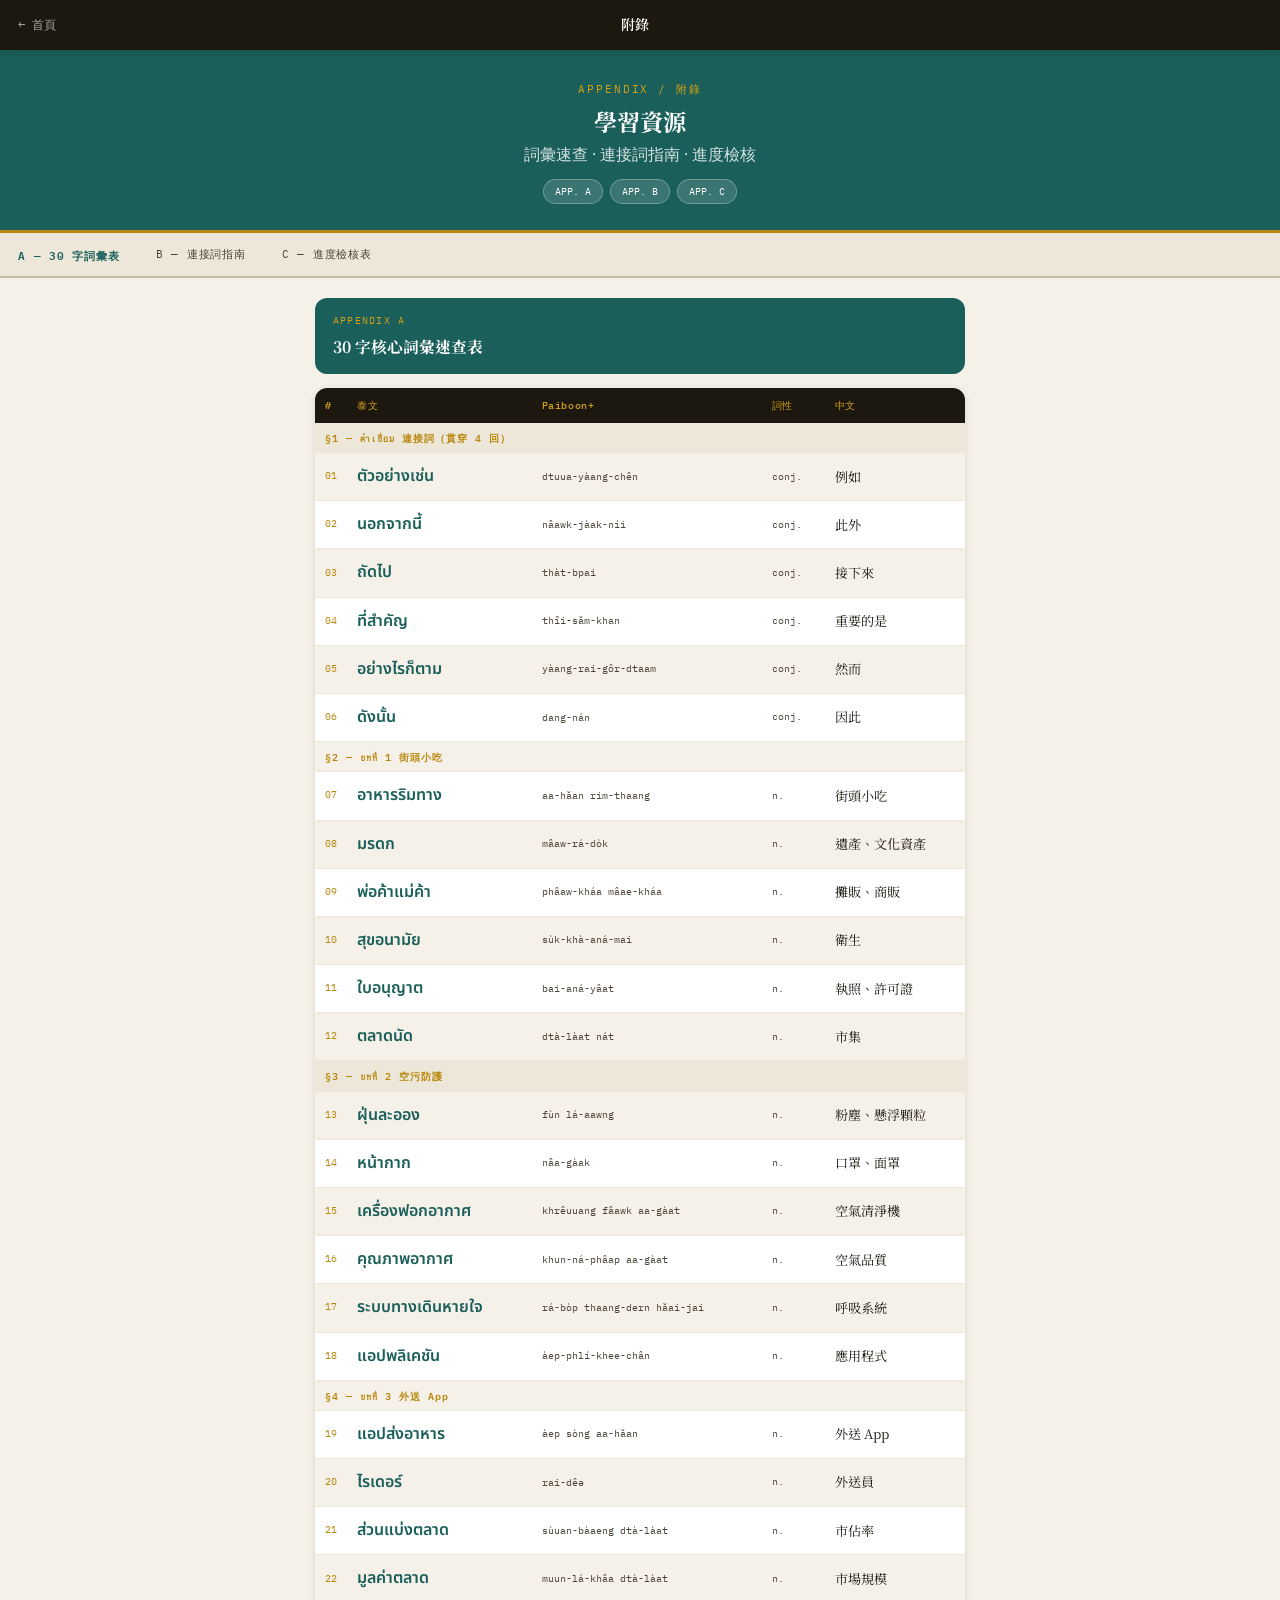
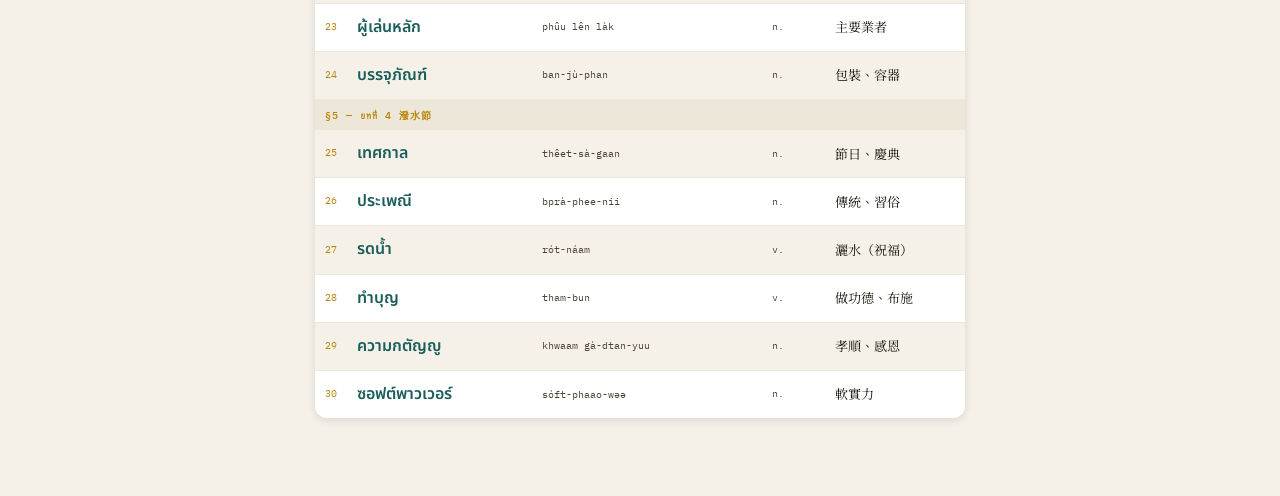
==== appendix.html @ f8528a89 "Add files via upload" ====
<!DOCTYPE html>
<html lang="zh-TW">
<head>
<meta charset="UTF-8">
<meta name="viewport" content="width=device-width,initial-scale=1.0">
<title>附錄 — 中級泰文閱讀</title>
<link rel="stylesheet" href="shared.css">
<style>
.app-tabs{display:flex;overflow-x:auto;background:var(--cream-dark);border-bottom:2px solid var(--border);scrollbar-width:none}
.app-tabs::-webkit-scrollbar{display:none}
.app-tab{flex-shrink:0;padding:12px 18px;font-family:'IBM Plex Mono',monospace;font-size:.7rem;letter-spacing:.07em;color:var(--ink2);cursor:pointer;border-bottom:2px solid transparent;margin-bottom:-2px;transition:all .2s;white-space:nowrap;user-select:none}
.app-tab.active{color:var(--teal);border-bottom-color:var(--teal);font-weight:600}
.app-tab:hover{color:var(--ink)}
.app-panel{display:none;animation:fi .22s ease}
.app-panel.active{display:block}
@keyframes fi{from{opacity:0;transform:translateY(4px)}to{opacity:1;transform:translateY(0)}}
/* section title band */
.app-band{background:var(--teal);color:#fff;border-radius:var(--r);padding:14px 18px;margin:20px 0 14px;display:flex;align-items:center;gap:12px}
.app-band .ab-label{font-family:'IBM Plex Mono',monospace;font-size:.65rem;letter-spacing:.12em;color:var(--gold2);display:block;margin-bottom:3px}
.app-band h2{font-size:.98rem;font-weight:700}
/* vocab table */
.vtable{width:100%;border-collapse:collapse;background:#fff;border-radius:var(--r);overflow:hidden;box-shadow:0 2px 8px var(--shad);margin-bottom:18px;font-size:.82rem}
.vtable thead tr{background:var(--ink)}
.vtable th{padding:9px 10px;text-align:left;font-family:'IBM Plex Mono',monospace;font-size:.63rem;letter-spacing:.06em;color:var(--gold2);font-weight:500}
.vtable td{padding:10px 10px;border-bottom:1px solid var(--cream-dark);vertical-align:middle}
.vtable tr:last-child td{border-bottom:none}
.vtable tr:nth-child(even) td{background:var(--cream)}
.num-cell{font-family:'IBM Plex Mono',monospace;font-size:.62rem;color:var(--gold);width:28px}
.thai-cell{font-family:'Noto Sans Thai',sans-serif;font-size:1rem;font-weight:600;color:var(--teal)}
.rom-cell{font-family:'IBM Plex Mono',monospace;font-size:.63rem;color:var(--ink2);line-height:1.4}
.zh-cell{font-size:.85rem;font-weight:600}
.pos-cell{font-family:'IBM Plex Mono',monospace;font-size:.6rem;color:var(--ink2)}
/* section label row */
.vtable .section-row td{background:var(--cream-dark);font-family:'IBM Plex Mono',monospace;font-size:.63rem;letter-spacing:.1em;color:var(--gold);padding:6px 10px;font-weight:600}
/* conj guide */
.conj-card{background:#fff;border:1px solid var(--border);border-radius:var(--r);padding:18px;margin-bottom:12px;box-shadow:0 1px 5px var(--shad)}
.conj-card .cthai{font-family:'Noto Sans Thai',sans-serif;font-size:1.1rem;font-weight:700;color:var(--teal);margin-bottom:4px}
.conj-card .czh{font-size:.88rem;font-weight:600;margin-bottom:8px}
.conj-card .crom{font-family:'IBM Plex Mono',monospace;font-size:.65rem;color:var(--ink2);margin-bottom:10px}
.meta-row{display:flex;flex-wrap:wrap;gap:6px;margin-bottom:10px}
.meta-chip{font-family:'IBM Plex Mono',monospace;font-size:.6rem;padding:3px 9px;border-radius:3px;border:1px solid var(--border)}
.meta-chip.func{background:#E8F5E9;color:var(--ok);border-color:var(--ok)}
.meta-chip.pos{background:#FFF8E1;color:#7B6000;border-color:#D4A017}
.meta-chip.place{background:#E3F2FD;color:#1565C0;border-color:#90CAF9}
.cexample{background:var(--cream);border-left:3px solid var(--teal);padding:9px 12px;border-radius:0 6px 6px 0;font-family:'Noto Sans Thai',sans-serif;font-size:.88rem;line-height:1.85;margin-bottom:6px}
.cexample .czh-ex{font-family:'Noto Serif TC',serif;font-size:.78rem;color:var(--ink2);display:block;margin-top:3px}
.cerror-box{background:#FDECEA;border:1px solid #FFCDD2;border-radius:7px;padding:12px 14px;margin-top:12px}
.cerror-box .ce-title{font-family:'IBM Plex Mono',monospace;font-size:.65rem;color:var(--ng);margin-bottom:8px;font-weight:600}
.error-row{display:flex;gap:10px;align-items:flex-start;margin-bottom:6px;font-size:.8rem}
.error-row:last-child{margin-bottom:0}
.ex{color:var(--ng);flex:1}
.ok{color:var(--ok);flex:1}
/* checklist */
.cl-lesson{background:#fff;border:1px solid var(--border);border-radius:var(--r);padding:16px 18px;margin-bottom:12px;box-shadow:0 1px 5px var(--shad)}
.cl-lesson h3{font-size:.9rem;font-weight:700;color:var(--teal);margin-bottom:12px;padding-bottom:8px;border-bottom:1px solid var(--cream-dark)}
.cl-item{display:flex;align-items:center;gap:10px;padding:7px 0;border-bottom:1px solid var(--cream-dark);cursor:pointer;user-select:none}
.cl-item:last-child{border-bottom:none}
.cl-item input[type=checkbox]{width:17px;height:17px;accent-color:var(--teal);flex-shrink:0;cursor:pointer}
.cl-item label{font-size:.83rem;cursor:pointer;flex:1}
.cl-item.done label{text-decoration:line-through;color:var(--ink2)}
.cl-summary{background:var(--teal);color:#fff;border-radius:var(--r);padding:14px 18px;text-align:center;margin-top:16px}
.cl-summary .cs-num{font-family:'IBM Plex Mono',monospace;font-size:1.8rem;font-weight:500;color:var(--gold2)}
.cl-summary .cs-label{font-size:.76rem;opacity:.7;margin-top:2px}
</style>
</head>
<body>

<nav class="top-nav">
  <a href="index.html" class="nav-back">← 首頁</a>
  <span class="nav-title">附錄</span>
  <span style="width:48px"></span>
</nav>

<div class="hero">
  <div class="lnum">APPENDIX / 附錄</div>
  <h1>學習資源</h1>
  <div class="tsub">詞彙速查 · 連接詞指南 · 進度檢核</div>
  <div class="tags">
    <span class="tag">APP. A</span>
    <span class="tag">APP. B</span>
    <span class="tag">APP. C</span>
  </div>
</div>

<!-- 附錄分頁 tabs -->
<div class="app-tabs">
  <div class="app-tab active" data-app="a">A — 30 字詞彙表</div>
  <div class="app-tab" data-app="b">B — 連接詞指南</div>
  <div class="app-tab" data-app="c">C — 進度檢核表</div>
</div>

<div class="wrap">

<!-- ══ APPENDIX A ══ -->
<div id="app-a" class="app-panel active">
  <span class="anchor" id="vocab"></span>
  <div class="app-band">
    <div>
      <span class="ab-label">APPENDIX A</span>
      <h2>30 字核心詞彙速查表</h2>
    </div>
  </div>

  <table class="vtable">
    <thead>
      <tr>
        <th>#</th>
        <th>泰文</th>
        <th>Paiboon+</th>
        <th>詞性</th>
        <th>中文</th>
      </tr>
    </thead>
    <tbody>
      <tr class="section-row"><td colspan="5">§1 — คำเชื่อม 連接詞（貫穿 4 回）</td></tr>
      <tr><td class="num-cell">01</td><td class="thai-cell">ตัวอย่างเช่น</td><td class="rom-cell">dtuua-yàang-chên</td><td class="pos-cell">conj.</td><td>例如</td></tr>
      <tr><td class="num-cell">02</td><td class="thai-cell">นอกจากนี้</td><td class="rom-cell">nâawk-jàak-níi</td><td class="pos-cell">conj.</td><td>此外</td></tr>
      <tr><td class="num-cell">03</td><td class="thai-cell">ถัดไป</td><td class="rom-cell">thàt-bpai</td><td class="pos-cell">conj.</td><td>接下來</td></tr>
      <tr><td class="num-cell">04</td><td class="thai-cell">ที่สำคัญ</td><td class="rom-cell">thîi-sǎm-khan</td><td class="pos-cell">conj.</td><td>重要的是</td></tr>
      <tr><td class="num-cell">05</td><td class="thai-cell">อย่างไรก็ตาม</td><td class="rom-cell">yàang-rai-gôr-dtaam</td><td class="pos-cell">conj.</td><td>然而</td></tr>
      <tr><td class="num-cell">06</td><td class="thai-cell">ดังนั้น</td><td class="rom-cell">dang-nán</td><td class="pos-cell">conj.</td><td>因此</td></tr>

      <tr class="section-row"><td colspan="5">§2 — บทที่ 1 街頭小吃</td></tr>
      <tr><td class="num-cell">07</td><td class="thai-cell">อาหารริมทาง</td><td class="rom-cell">aa-hǎan rim-thaang</td><td class="pos-cell">n.</td><td>街頭小吃</td></tr>
      <tr><td class="num-cell">08</td><td class="thai-cell">มรดก</td><td class="rom-cell">mâaw-rá-dòk</td><td class="pos-cell">n.</td><td>遺產、文化資產</td></tr>
      <tr><td class="num-cell">09</td><td class="thai-cell">พ่อค้าแม่ค้า</td><td class="rom-cell">phâaw-kháa mâae-kháa</td><td class="pos-cell">n.</td><td>攤販、商販</td></tr>
      <tr><td class="num-cell">10</td><td class="thai-cell">สุขอนามัย</td><td class="rom-cell">sùk-khà-aná-mai</td><td class="pos-cell">n.</td><td>衛生</td></tr>
      <tr><td class="num-cell">11</td><td class="thai-cell">ใบอนุญาต</td><td class="rom-cell">bai-aná-yâat</td><td class="pos-cell">n.</td><td>執照、許可證</td></tr>
      <tr><td class="num-cell">12</td><td class="thai-cell">ตลาดนัด</td><td class="rom-cell">dtà-làat nát</td><td class="pos-cell">n.</td><td>市集</td></tr>

      <tr class="section-row"><td colspan="5">§3 — บทที่ 2 空污防護</td></tr>
      <tr><td class="num-cell">13</td><td class="thai-cell">ฝุ่นละออง</td><td class="rom-cell">fùn lá-aawng</td><td class="pos-cell">n.</td><td>粉塵、懸浮顆粒</td></tr>
      <tr><td class="num-cell">14</td><td class="thai-cell">หน้ากาก</td><td class="rom-cell">nâa-gàak</td><td class="pos-cell">n.</td><td>口罩、面罩</td></tr>
      <tr><td class="num-cell">15</td><td class="thai-cell">เครื่องฟอกอากาศ</td><td class="rom-cell">khrêuuang fâawk aa-gàat</td><td class="pos-cell">n.</td><td>空氣清淨機</td></tr>
      <tr><td class="num-cell">16</td><td class="thai-cell">คุณภาพอากาศ</td><td class="rom-cell">khun-ná-phâap aa-gàat</td><td class="pos-cell">n.</td><td>空氣品質</td></tr>
      <tr><td class="num-cell">17</td><td class="thai-cell">ระบบทางเดินหายใจ</td><td class="rom-cell">rá-bòp thaang-dern hǎai-jai</td><td class="pos-cell">n.</td><td>呼吸系統</td></tr>
      <tr><td class="num-cell">18</td><td class="thai-cell">แอปพลิเคชัน</td><td class="rom-cell">àep-phlí-khee-chân</td><td class="pos-cell">n.</td><td>應用程式</td></tr>

      <tr class="section-row"><td colspan="5">§4 — บทที่ 3 外送 App</td></tr>
      <tr><td class="num-cell">19</td><td class="thai-cell">แอปส่งอาหาร</td><td class="rom-cell">àep sòng aa-hǎan</td><td class="pos-cell">n.</td><td>外送 App</td></tr>
      <tr><td class="num-cell">20</td><td class="thai-cell">ไรเดอร์</td><td class="rom-cell">rai-dêə</td><td class="pos-cell">n.</td><td>外送員</td></tr>
      <tr><td class="num-cell">21</td><td class="thai-cell">ส่วนแบ่งตลาด</td><td class="rom-cell">sùuan-bàaeng dtà-làat</td><td class="pos-cell">n.</td><td>市佔率</td></tr>
      <tr><td class="num-cell">22</td><td class="thai-cell">มูลค่าตลาด</td><td class="rom-cell">muun-lá-khâa dtà-làat</td><td class="pos-cell">n.</td><td>市場規模</td></tr>
      <tr><td class="num-cell">23</td><td class="thai-cell">ผู้เล่นหลัก</td><td class="rom-cell">phûu lên làk</td><td class="pos-cell">n.</td><td>主要業者</td></tr>
      <tr><td class="num-cell">24</td><td class="thai-cell">บรรจุภัณฑ์</td><td class="rom-cell">ban-jù-phan</td><td class="pos-cell">n.</td><td>包裝、容器</td></tr>

      <tr class="section-row"><td colspan="5">§5 — บทที่ 4 潑水節</td></tr>
      <tr><td class="num-cell">25</td><td class="thai-cell">เทศกาล</td><td class="rom-cell">thêet-sà-gaan</td><td class="pos-cell">n.</td><td>節日、慶典</td></tr>
      <tr><td class="num-cell">26</td><td class="thai-cell">ประเพณี</td><td class="rom-cell">bprà-phee-nii</td><td class="pos-cell">n.</td><td>傳統、習俗</td></tr>
      <tr><td class="num-cell">27</td><td class="thai-cell">รดน้ำ</td><td class="rom-cell">rót-náam</td><td class="pos-cell">v.</td><td>灑水（祝福）</td></tr>
      <tr><td class="num-cell">28</td><td class="thai-cell">ทำบุญ</td><td class="rom-cell">tham-bun</td><td class="pos-cell">v.</td><td>做功德、布施</td></tr>
      <tr><td class="num-cell">29</td><td class="thai-cell">ความกตัญญู</td><td class="rom-cell">khwaam gà-dtan-yuu</td><td class="pos-cell">n.</td><td>孝順、感恩</td></tr>
      <tr><td class="num-cell">30</td><td class="thai-cell">ซอฟต์พาวเวอร์</td><td class="rom-cell">sóft-phaao-wəə</td><td class="pos-cell">n.</td><td>軟實力</td></tr>
    </tbody>
  </table>
</div>

<!-- ══ APPENDIX B ══ -->
<div id="app-b" class="app-panel">
  <span class="anchor" id="conj"></span>
  <div class="app-band">
    <div>
      <span class="ab-label">APPENDIX B</span>
      <h2>6 連接詞使用指南</h2>
    </div>
  </div>

  <!-- 1 -->
  <div class="conj-card">
    <div class="cthai">ตัวอย่างเช่น</div>
    <div class="crom">dtuua-yàang-chên</div>
    <div class="czh">例如</div>
    <div class="meta-row">
      <span class="meta-chip func">舉例</span>
      <span class="meta-chip pos">句中 / 句首</span>
      <span class="meta-chip place">後接名詞片語</span>
    </div>
    <div class="cexample">
      มีอาหารไทยที่อร่อยมาก <strong>ตัวอย่างเช่น</strong> ผัดไทย ส้มตำ และข้าวเหนียวมะม่วง
      <span class="czh-ex">有很多好吃的泰國料理，<strong>例如</strong>泰式炒河粉、涼拌木瓜和芒果糯米飯。</span>
    </div>
  </div>

  <!-- 2 -->
  <div class="conj-card">
    <div class="cthai">นอกจากนี้</div>
    <div class="crom">nâawk-jàak-níi</div>
    <div class="czh">此外</div>
    <div class="meta-row">
      <span class="meta-chip func">補充</span>
      <span class="meta-chip pos">新段落句首</span>
      <span class="meta-chip place">後接完整子句</span>
    </div>
    <div class="cexample">
      อาหารริมทางราคาถูก <strong>นอกจากนี้</strong> ยังเปิดร้านตั้งแต่เช้าจนดึก
      <span class="czh-ex">街頭小吃價格便宜，<strong>此外</strong>從清晨營業到深夜。</span>
    </div>
  </div>

  <!-- 3 -->
  <div class="conj-card">
    <div class="cthai">ถัดไป</div>
    <div class="crom">thàt-bpai</div>
    <div class="czh">接下來</div>
    <div class="meta-row">
      <span class="meta-chip func">順序推進</span>
      <span class="meta-chip pos">新段落句首</span>
      <span class="meta-chip place">後接下一論點</span>
    </div>
    <div class="cexample">
      <strong>ถัดไป</strong> มูลค่าตลาดในปี พ.ศ. 2566 อยู่ที่ประมาณ 86,000 ล้านบาท
      <span class="czh-ex"><strong>接下來</strong>，2023 年的市場規模約達 860 億泰銖。</span>
    </div>
  </div>

  <!-- 4 -->
  <div class="conj-card">
    <div class="cthai">ที่สำคัญ</div>
    <div class="crom">thîi-sǎm-khan</div>
    <div class="czh">重要的是</div>
    <div class="meta-row">
      <span class="meta-chip func">強調重點</span>
      <span class="meta-chip pos">子句句首</span>
      <span class="meta-chip place">後接最重要論點</span>
    </div>
    <div class="cexample">
      <strong>ที่สำคัญ</strong> ต้องเลือกรุ่นเครื่องฟอกอากาศที่เหมาะกับขนาดของห้อง
      <span class="czh-ex"><strong>重要的是</strong>，要選擇適合房間大小的空氣清淨機型號。</span>
    </div>
    <div class="cerror-box">
      <div class="ce-title">⚠️ 常見錯誤</div>
      <div class="error-row"><span class="ex">❌ ที่สำคัญ ที่สุด（亂斷）</span><span class="ok">✅ ที่สำคัญที่สุด（固定片語）</span></div>
    </div>
  </div>

  <!-- 5 -->
  <div class="conj-card">
    <div class="cthai">อย่างไรก็ตาม</div>
    <div class="crom">yàang-rai-gôr-dtaam</div>
    <div class="czh">然而</div>
    <div class="meta-row">
      <span class="meta-chip func">轉折</span>
      <span class="meta-chip pos">新段落句首</span>
      <span class="meta-chip place">後接反論點或限制</span>
    </div>
    <div class="cexample">
      <strong>อย่างไรก็ตาม</strong> การพึ่งพาเครื่องมือเหล่านี้ยังไม่พอ
      <span class="czh-ex"><strong>然而</strong>，光靠這些工具還不夠。</span>
    </div>
    <div class="cerror-box">
      <div class="ce-title">⚠️ 常見錯誤</div>
      <div class="error-row"><span class="ex">❌ อย่างไรก็ตามแต่（雙重轉折）</span><span class="ok">✅ อย่างไรก็ตาม（單一轉折）</span></div>
    </div>
  </div>

  <!-- 6 -->
  <div class="conj-card">
    <div class="cthai">ดังนั้น</div>
    <div class="crom">dang-nán</div>
    <div class="czh">因此</div>
    <div class="meta-row">
      <span class="meta-chip func">因果結論</span>
      <span class="meta-chip pos">新段落句首</span>
      <span class="meta-chip place">後接結論（因…所以…）</span>
    </div>
    <div class="cexample">
      ฝุ่น PM 2.5 เป็นอันตราย <strong>ดังนั้น</strong> เราจึงต้องป้องกันตัวเอง
      <span class="czh-ex">PM 2.5 很危險，<strong>因此</strong>我們必須保護自己。</span>
    </div>
    <div class="cerror-box">
      <div class="ce-title">⚠️ 常見錯誤</div>
      <div class="error-row"><span class="ex">❌ ดังนั้นจึง…จึง（兩個結果詞）</span><span class="ok">✅ ดังนั้น + 動詞（จึง 選一即可）</span></div>
    </div>
  </div>

  <!-- 議論文架構 -->
  <div style="background:var(--ink);color:#fff;border-radius:var(--r);padding:18px;margin-top:4px">
    <div style="font-family:'IBM Plex Mono',monospace;font-size:.65rem;color:var(--gold2);letter-spacing:.1em;margin-bottom:12px">議論文 6 段架構（寫作練習參考）</div>
    <div style="font-size:.83rem;line-height:2.1;">
      <div>第 1 段 <span style="opacity:.5">—</span> 前言：陳述主題</div>
      <div>第 2 段 <span style="opacity:.5">—</span> <span style="color:var(--gold2)">ตัวอย่างเช่น</span> + 具體例子</div>
      <div>第 3 段 <span style="opacity:.5">—</span> <span style="color:var(--gold2)">นอกจากนี้</span> + 補充論點</div>
      <div>第 4 段 <span style="opacity:.5">—</span> <span style="color:var(--gold2)">ถัดไป</span> + 進一步推理</div>
      <div>第 5 段 <span style="opacity:.5">—</span> <span style="color:var(--gold2)">ที่สำคัญ</span> + 最重要論點</div>
      <div>第 6 段 <span style="opacity:.5">—</span> <span style="color:var(--gold2)">อย่างไรก็ตาม</span> 限制 → <span style="color:var(--gold2)">ดังนั้น</span> 最終結論</div>
    </div>
  </div>
</div>

<!-- ══ APPENDIX C ══ -->
<div id="app-c" class="app-panel">
  <span class="anchor" id="check"></span>
  <div class="app-band">
    <div>
      <span class="ab-label">APPENDIX C</span>
      <h2>自學進度檢核表</h2>
    </div>
  </div>

  <div class="cl-lesson">
    <h3>🍜 講義 1 — อาหารริมทาง 街頭小吃</h3>
    <label class="cl-item"><input type="checkbox" onchange="updateTotal()"><label>讀完文章、辨識 ≥ 90% 詞彙</label></label>
    <label class="cl-item"><input type="checkbox" onchange="updateTotal()"><label>12 個詞彙填上意思並造泰文例句</label></label>
    <label class="cl-item"><input type="checkbox" onchange="updateTotal()"><label>閱讀題 ≥ 5 / 6 分</label></label>
    <label class="cl-item"><input type="checkbox" onchange="updateTotal()"><label>填空題 ≥ 5 / 6 分</label></label>
    <label class="cl-item"><input type="checkbox" onchange="updateTotal()"><label>聽力題 ≥ 4 / 5 分</label></label>
    <label class="cl-item"><input type="checkbox" onchange="updateTotal()"><label>兩段口說都嘗試了</label></label>
    <label class="cl-item"><input type="checkbox" onchange="updateTotal()"><label>寫作交給老師批改</label></label>
  </div>

  <div class="cl-lesson">
    <h3>😷 講義 2 — PM 2.5 空污防護</h3>
    <label class="cl-item"><input type="checkbox" onchange="updateTotal()"><label>讀完文章、辨識 ≥ 90% 詞彙</label></label>
    <label class="cl-item"><input type="checkbox" onchange="updateTotal()"><label>12 個詞彙填上意思並造泰文例句</label></label>
    <label class="cl-item"><input type="checkbox" onchange="updateTotal()"><label>閱讀題 ≥ 5 / 6 分</label></label>
    <label class="cl-item"><input type="checkbox" onchange="updateTotal()"><label>填空題 ≥ 5 / 6 分</label></label>
    <label class="cl-item"><input type="checkbox" onchange="updateTotal()"><label>聽力題 ≥ 4 / 5 分</label></label>
    <label class="cl-item"><input type="checkbox" onchange="updateTotal()"><label>兩段口說都嘗試了</label></label>
    <label class="cl-item"><input type="checkbox" onchange="updateTotal()"><label>寫作交給老師批改</label></label>
  </div>

  <div class="cl-lesson">
    <h3>📱 講義 3 — แอปส่งอาหาร 外送 App</h3>
    <label class="cl-item"><input type="checkbox" onchange="updateTotal()"><label>讀完文章、辨識 ≥ 90% 詞彙</label></label>
    <label class="cl-item"><input type="checkbox" onchange="updateTotal()"><label>12 個詞彙填上意思並造泰文例句</label></label>
    <label class="cl-item"><input type="checkbox" onchange="updateTotal()"><label>閱讀題 ≥ 5 / 6 分</label></label>
    <label class="cl-item"><input type="checkbox" onchange="updateTotal()"><label>填空題 ≥ 5 / 6 分</label></label>
    <label class="cl-item"><input type="checkbox" onchange="updateTotal()"><label>聽力題 ≥ 4 / 5 分</label></label>
    <label class="cl-item"><input type="checkbox" onchange="updateTotal()"><label>兩段口說都嘗試了</label></label>
    <label class="cl-item"><input type="checkbox" onchange="updateTotal()"><label>寫作交給老師批改</label></label>
  </div>

  <div class="cl-lesson">
    <h3>💦 講義 4 — เทศกาลสงกรานต์ 潑水節</h3>
    <label class="cl-item"><input type="checkbox" onchange="updateTotal()"><label>讀完文章、辨識 ≥ 90% 詞彙</label></label>
    <label class="cl-item"><input type="checkbox" onchange="updateTotal()"><label>12 個詞彙填上意思並造泰文例句</label></label>
    <label class="cl-item"><input type="checkbox" onchange="updateTotal()"><label>閱讀題 ≥ 5 / 6 分</label></label>
    <label class="cl-item"><input type="checkbox" onchange="updateTotal()"><label>填空題 ≥ 5 / 6 分</label></label>
    <label class="cl-item"><input type="checkbox" onchange="updateTotal()"><label>聽力題 ≥ 4 / 5 分</label></label>
    <label class="cl-item"><input type="checkbox" onchange="updateTotal()"><label>兩段口說都嘗試了</label></label>
    <label class="cl-item"><input type="checkbox" onchange="updateTotal()"><label>寫作交給老師批改</label></label>
  </div>

  <div class="cl-lesson">
    <h3>🎓 4 回全部完成後</h3>
    <label class="cl-item"><input type="checkbox" onchange="updateTotal()"><label>30 個核心詞彙各能造 1 句</label></label>
    <label class="cl-item"><input type="checkbox" onchange="updateTotal()"><label>6 個連接詞各能造 1 句</label></label>
    <label class="cl-item"><input type="checkbox" onchange="updateTotal()"><label>完成至少 1 次 CU-TFL 模擬卷</label></label>
    <label class="cl-item"><input type="checkbox" onchange="updateTotal()"><label>準備好進入 L4 預備班 / 檢定備考精英課程</label></label>
  </div>

  <div class="cl-summary">
    <div class="cs-num" id="total-count">0 / 32</div>
    <div class="cs-label">項目完成數</div>
  </div>
</div>

</div><!-- /wrap -->

<script>
// App tabs
document.querySelectorAll('.app-tab').forEach(tab => {
  tab.addEventListener('click', () => {
    const t = tab.dataset.app;
    document.querySelectorAll('.app-tab').forEach(x => x.classList.remove('active'));
    document.querySelectorAll('.app-panel').forEach(x => x.classList.remove('active'));
    tab.classList.add('active');
    document.getElementById('app-' + t).classList.add('active');
  });
});

// Checklist toggle styling
document.querySelectorAll('.cl-item input').forEach(cb => {
  cb.addEventListener('change', () => {
    cb.closest('.cl-item').classList.toggle('done', cb.checked);
  });
});

// Total counter
function updateTotal() {
  const all = document.querySelectorAll('.cl-item input');
  const done = Array.from(all).filter(c => c.checked).length;
  document.getElementById('total-count').textContent = done + ' / ' + all.length;
}

// Handle hash links from index
window.addEventListener('load', () => {
  const hash = location.hash.replace('#','');
  if (hash === 'vocab') {
    document.querySelector('[data-app="a"]').click();
  } else if (hash === 'conj') {
    document.querySelector('[data-app="b"]').click();
  } else if (hash === 'check') {
    document.querySelector('[data-app="c"]').click();
  }
});
</script>
</body>
</html>
---- shared.css ----
@import url('https://fonts.googleapis.com/css2?family=Noto+Serif+TC:wght@400;600;700&family=Noto+Sans+Thai:wght@400;500;600&family=IBM+Plex+Mono:wght@400;500&display=swap');
:root{--cream:#F5F0E8;--cream-dark:#EDE7D9;--ink:#1C1810;--ink2:#4A4235;--gold:#B8860B;--gold2:#D4A017;--teal:#1A5F5A;--teal2:#2A7F78;--red:#8B2020;--border:#C8BC9E;--shad:rgba(28,24,16,.12);--ok:#1A5F5A;--ng:#8B2020;--r:12px;--rs:6px}
*{box-sizing:border-box;margin:0;padding:0}
html{font-size:16px;scroll-behavior:smooth}
body{background:var(--cream);color:var(--ink);font-family:'Noto Serif TC',serif;min-height:100vh;line-height:1.7}
/* NAV */
.top-nav{background:var(--ink);padding:13px 18px;display:flex;align-items:center;justify-content:space-between;position:sticky;top:0;z-index:100;box-shadow:0 2px 8px var(--shad)}
.nav-logo{color:var(--gold2);font-size:.72rem;font-family:'IBM Plex Mono',monospace;letter-spacing:.08em;text-decoration:none}
.nav-title{color:#fff;font-size:.88rem;font-weight:600}
.nav-back{color:var(--cream);font-size:.72rem;font-family:'IBM Plex Mono',monospace;text-decoration:none;opacity:.65;transition:opacity .2s}
.nav-back:hover{opacity:1}
/* HERO */
.hero{background:var(--teal);color:#fff;padding:30px 18px 26px;text-align:center;border-bottom:3px solid var(--gold)}
.hero .lnum{font-family:'IBM Plex Mono',monospace;font-size:.68rem;letter-spacing:.18em;color:var(--gold2);margin-bottom:8px}
.hero h1{font-size:1.45rem;font-weight:700;line-height:1.3;margin-bottom:5px}
.hero .tsub{font-family:'Noto Sans Thai',sans-serif;font-size:1rem;opacity:.82;margin-bottom:10px}
.hero .tags{display:flex;gap:7px;justify-content:center;flex-wrap:wrap}
.tag{background:rgba(255,255,255,.14);border:1px solid rgba(255,255,255,.28);border-radius:20px;padding:3px 11px;font-size:.65rem;font-family:'IBM Plex Mono',monospace}
/* TABS */
.tabs{display:flex;overflow-x:auto;background:var(--ink);scrollbar-width:none;-webkit-overflow-scrolling:touch}
.tabs::-webkit-scrollbar{display:none}
.tab{flex-shrink:0;padding:10px 15px;color:rgba(255,255,255,.5);font-size:.68rem;font-family:'IBM Plex Mono',monospace;letter-spacing:.06em;cursor:pointer;border-bottom:2px solid transparent;transition:all .2s;white-space:nowrap;user-select:none}
.tab.active{color:var(--gold2);border-bottom-color:var(--gold2)}
.tab:hover{color:#fff}
/* LAYOUT */
.wrap{max-width:680px;margin:0 auto;padding:0 15px 60px}
/* PANELS */
.panel{display:none;animation:fi .22s ease}
.panel.active{display:block}
@keyframes fi{from{opacity:0;transform:translateY(5px)}to{opacity:1;transform:translateY(0)}}
.sec-head{display:flex;align-items:center;gap:11px;padding:26px 0 14px;border-bottom:1px solid var(--border);margin-bottom:18px}
.sec-icon{width:34px;height:34px;background:var(--teal);color:#fff;border-radius:7px;display:flex;align-items:center;justify-content:center;font-size:.95rem;flex-shrink:0}
.sec-head h2{font-size:1rem;font-weight:700}
.sec-head .snum{font-family:'IBM Plex Mono',monospace;font-size:.62rem;color:var(--gold);display:block}
/* ARTICLE */
.acard{background:#fff;border:1px solid var(--border);border-radius:var(--r);padding:22px 18px;margin-bottom:14px;box-shadow:0 2px 8px var(--shad)}
.acard h3{font-size:.95rem;font-weight:700;margin-bottom:14px;padding-bottom:11px;border-bottom:1px solid var(--cream-dark);color:var(--teal)}
.abody{font-family:'Noto Sans Thai',sans-serif;font-size:.98rem;line-height:2.05}
.abody p{margin-bottom:.9em}
.abody p:last-child{margin-bottom:0}
.conj{color:var(--teal);font-weight:600;border-bottom:1.5px dashed var(--teal);cursor:help;position:relative}
.conj:hover::after{content:attr(title);position:absolute;bottom:125%;left:50%;transform:translateX(-50%);background:var(--ink);color:#fff;padding:3px 9px;border-radius:4px;font-size:.68rem;white-space:nowrap;font-family:'Noto Serif TC',serif;font-weight:400;pointer-events:none;z-index:10}
/* VOCAB */
.vlabel{font-family:'IBM Plex Mono',monospace;font-size:.65rem;letter-spacing:.1em;color:var(--gold);margin:16px 0 8px;text-transform:uppercase}
.vgrid{display:grid;grid-template-columns:1fr;gap:9px}
.vcard{background:#fff;border:1px solid var(--border);border-radius:var(--rs);padding:13px 15px;display:grid;grid-template-columns:26px 1fr;gap:0 11px;box-shadow:0 1px 4px var(--shad)}
.vnum{font-family:'IBM Plex Mono',monospace;font-size:.62rem;color:var(--gold);padding-top:2px;font-weight:500}
.vthai{font-family:'Noto Sans Thai',sans-serif;font-size:1rem;font-weight:600;color:var(--teal);margin-bottom:1px}
.vrom{font-family:'IBM Plex Mono',monospace;font-size:.65rem;color:var(--ink2);margin-bottom:2px}
.vzh{font-size:.87rem;color:var(--ink);font-weight:600}
.vpos{display:inline-block;font-family:'IBM Plex Mono',monospace;font-size:.57rem;background:var(--cream-dark);color:var(--ink2);border-radius:3px;padding:1px 5px;margin-left:5px;vertical-align:middle}
/* QUIZ */
.qprog{font-family:'IBM Plex Mono',monospace;font-size:.67rem;color:var(--ink2);margin-bottom:11px;display:flex;justify-content:space-between;align-items:center}
.pbar{flex:1;height:4px;background:var(--cream-dark);border-radius:2px;margin:0 11px;overflow:hidden}
.pfill{height:100%;background:var(--teal);border-radius:2px;transition:width .4s ease}
.qcard{background:#fff;border:1px solid var(--border);border-radius:var(--r);padding:18px;margin-bottom:11px;box-shadow:0 2px 6px var(--shad)}
.qn{font-family:'IBM Plex Mono',monospace;font-size:.62rem;color:var(--gold);margin-bottom:6px}
.qbadge{display:inline-block;font-family:'IBM Plex Mono',monospace;font-size:.55rem;padding:2px 6px;border-radius:3px;background:var(--cream-dark);color:var(--ink2);margin-bottom:9px;letter-spacing:.04em}
.qt{font-family:'Noto Sans Thai',sans-serif;font-size:.93rem;line-height:1.7;margin-bottom:13px}
.opts{display:flex;flex-direction:column;gap:7px}
.obtn{background:var(--cream);border:1.5px solid var(--border);border-radius:var(--rs);padding:10px 13px;text-align:left;font-family:'Noto Sans Thai',sans-serif;font-size:.85rem;color:var(--ink);cursor:pointer;transition:all .18s;display:flex;align-items:flex-start;gap:9px;line-height:1.5}
.obtn:hover:not(:disabled){background:var(--cream-dark);border-color:var(--teal)}
.oletter{font-family:'IBM Plex Mono',monospace;font-size:.67rem;font-weight:500;color:var(--gold);flex-shrink:0;padding-top:1px}
.obtn.ok{background:#E8F5E9;border-color:var(--ok);color:var(--ok)}
.obtn.ok .oletter{color:var(--ok)}
.obtn.ng{background:#FDECEA;border-color:var(--ng);color:var(--ng);text-decoration:line-through;opacity:.75}
.obtn:disabled{cursor:default}
.fb{display:none;margin-top:10px;padding:9px 13px;border-radius:var(--rs);font-size:.8rem;line-height:1.5}
.fb.show{display:block}
.fb.ok{background:#E8F5E9;border-left:3px solid var(--ok);color:var(--ok)}
.fb.ng{background:#FDECEA;border-left:3px solid var(--ng);color:var(--ng)}
.scorebar{background:var(--ink);color:#fff;border-radius:var(--r);padding:15px 18px;text-align:center;margin-top:18px;display:none}
.scorebar.show{display:block}
.scorebar .sn{font-family:'IBM Plex Mono',monospace;font-size:1.9rem;color:var(--gold2);font-weight:500}
.scorebar .sl{font-size:.76rem;opacity:.65;margin-top:3px}
.rbtn{margin-top:9px;padding:7px 18px;background:transparent;border:1.5px solid var(--gold);color:var(--gold2);border-radius:20px;font-family:'IBM Plex Mono',monospace;font-size:.67rem;cursor:pointer;letter-spacing:.06em;transition:all .2s}
.rbtn:hover{background:var(--gold);color:var(--ink)}
/* FILL */
.fq{background:#fff;border:1px solid var(--border);border-radius:var(--r);padding:16px 16px;margin-bottom:9px;box-shadow:0 1px 4px var(--shad)}
.fqn{font-family:'IBM Plex Mono',monospace;font-size:.62rem;color:var(--gold);margin-bottom:7px}
.fsen{font-family:'Noto Sans Thai',sans-serif;font-size:.9rem;line-height:1.85;margin-bottom:11px}
.bchips{display:flex;flex-wrap:wrap;gap:6px}
.chip{background:var(--cream-dark);border:1.5px solid var(--border);border-radius:20px;padding:5px 13px;font-family:'Noto Sans Thai',sans-serif;font-size:.78rem;cursor:pointer;transition:all .18s;color:var(--ink)}
.chip:hover:not(:disabled){background:var(--teal);color:#fff;border-color:var(--teal)}
.chip.ck{background:#E8F5E9;border-color:var(--ok);color:var(--ok)}
.chip.cn{background:#FDECEA;border-color:var(--ng);color:var(--ng);text-decoration:line-through}
.chip:disabled{cursor:default}
.fanswer{display:none;font-family:'IBM Plex Mono',monospace;font-size:.7rem;color:var(--teal);margin-top:7px}
.fanswer.show{display:block}
/* INFO BOX */
.info{background:var(--cream-dark);border:1px solid var(--border);border-radius:7px;padding:11px 14px;font-size:.76rem;color:var(--ink2);margin-bottom:12px}
.info.teal{background:var(--teal);color:#fff;border:none}
.info.teal strong{color:var(--gold2)}
/* INDEX */
.ix-hero{background:var(--ink);padding:38px 18px 30px;text-align:center}
.ix-hero .brand{font-family:'IBM Plex Mono',monospace;font-size:.67rem;color:var(--gold2);letter-spacing:.15em;margin-bottom:14px}
.ix-hero h1{color:#fff;font-size:1.85rem;margin-bottom:7px}
.ix-hero .sub{font-family:'Noto Sans Thai',sans-serif;color:rgba(255,255,255,.6);font-size:.9rem;margin-bottom:14px}
.cefr{display:inline-block;background:var(--gold);color:var(--ink);font-family:'IBM Plex Mono',monospace;font-size:.62rem;letter-spacing:.1em;padding:3px 11px;border-radius:3px;font-weight:600}
.stats{display:flex;justify-content:center;gap:22px;padding:18px 18px 0;max-width:680px;margin:0 auto}
.stat{text-align:center}
.stat-n{font-family:'IBM Plex Mono',monospace;font-size:1.35rem;color:var(--teal);font-weight:500;display:block}
.stat-l{font-size:.68rem;color:var(--ink2)}
.sdiv{font-family:'IBM Plex Mono',monospace;font-size:.62rem;letter-spacing:.14em;color:var(--gold);padding:22px 15px 9px;max-width:680px;margin:0 auto;text-transform:uppercase}
.lgrid{display:grid;grid-template-columns:1fr 1fr;gap:13px;padding:0 15px;max-width:680px;margin:0 auto}
.lcard{background:#fff;border:1px solid var(--border);border-radius:var(--r);padding:19px 15px;text-decoration:none;color:var(--ink);box-shadow:0 2px 8px var(--shad);transition:all .2s;display:block}
.lcard:hover{transform:translateY(-3px);box-shadow:0 6px 20px var(--shad);border-color:var(--teal)}
.lcard .lcn{font-family:'IBM Plex Mono',monospace;font-size:.62rem;color:var(--gold);letter-spacing:.11em;margin-bottom:9px}
.lcard .lci{font-size:1.5rem;margin-bottom:9px}
.lcard .lct{font-family:'Noto Sans Thai',sans-serif;font-size:.9rem;font-weight:600;color:var(--teal);margin-bottom:3px}
.lcard .lcz{font-size:.78rem;color:var(--ink2)}
.alinks{display:flex;gap:9px;padding:0 15px 30px;max-width:680px;margin:0 auto;flex-wrap:wrap}
.alink{flex:1;min-width:130px;background:var(--cream-dark);border:1px solid var(--border);border-radius:var(--rs);padding:13px 14px;text-decoration:none;color:var(--ink);font-size:.78rem;transition:all .2s}
.alink:hover{background:var(--teal);color:#fff;border-color:var(--teal)}
.alink .al{font-family:'IBM Plex Mono',monospace;font-size:.58rem;color:var(--gold);display:block;margin-bottom:3px}
.alink:hover .al{color:var(--gold2)}
/* APPENDIX */
.atable{width:100%;border-collapse:collapse;font-size:.8rem;background:#fff;border-radius:var(--r);overflow:hidden;box-shadow:0 2px 8px var(--shad);margin-bottom:18px}
.atable th{background:var(--teal);color:#fff;padding:9px 11px;text-align:left;font-size:.67rem;font-family:'IBM Plex Mono',monospace;letter-spacing:.05em}
.atable td{padding:9px 11px;border-bottom:1px solid var(--cream-dark);vertical-align:top}
.atable tr:last-child td{border-bottom:none}
.atable tr:nth-child(even) td{background:var(--cream)}
.atable .tc{font-family:'Noto Sans Thai',sans-serif;font-size:.93rem;font-weight:600;color:var(--teal)}
.atable .rc{font-family:'IBM Plex Mono',monospace;font-size:.62rem;color:var(--ink2)}
/* anchor offset for nav */
.anchor{display:block;height:0;visibility:hidden}
@media(max-width:400px){.lgrid{grid-template-columns:1fr}.ix-hero h1{font-size:1.55rem}}
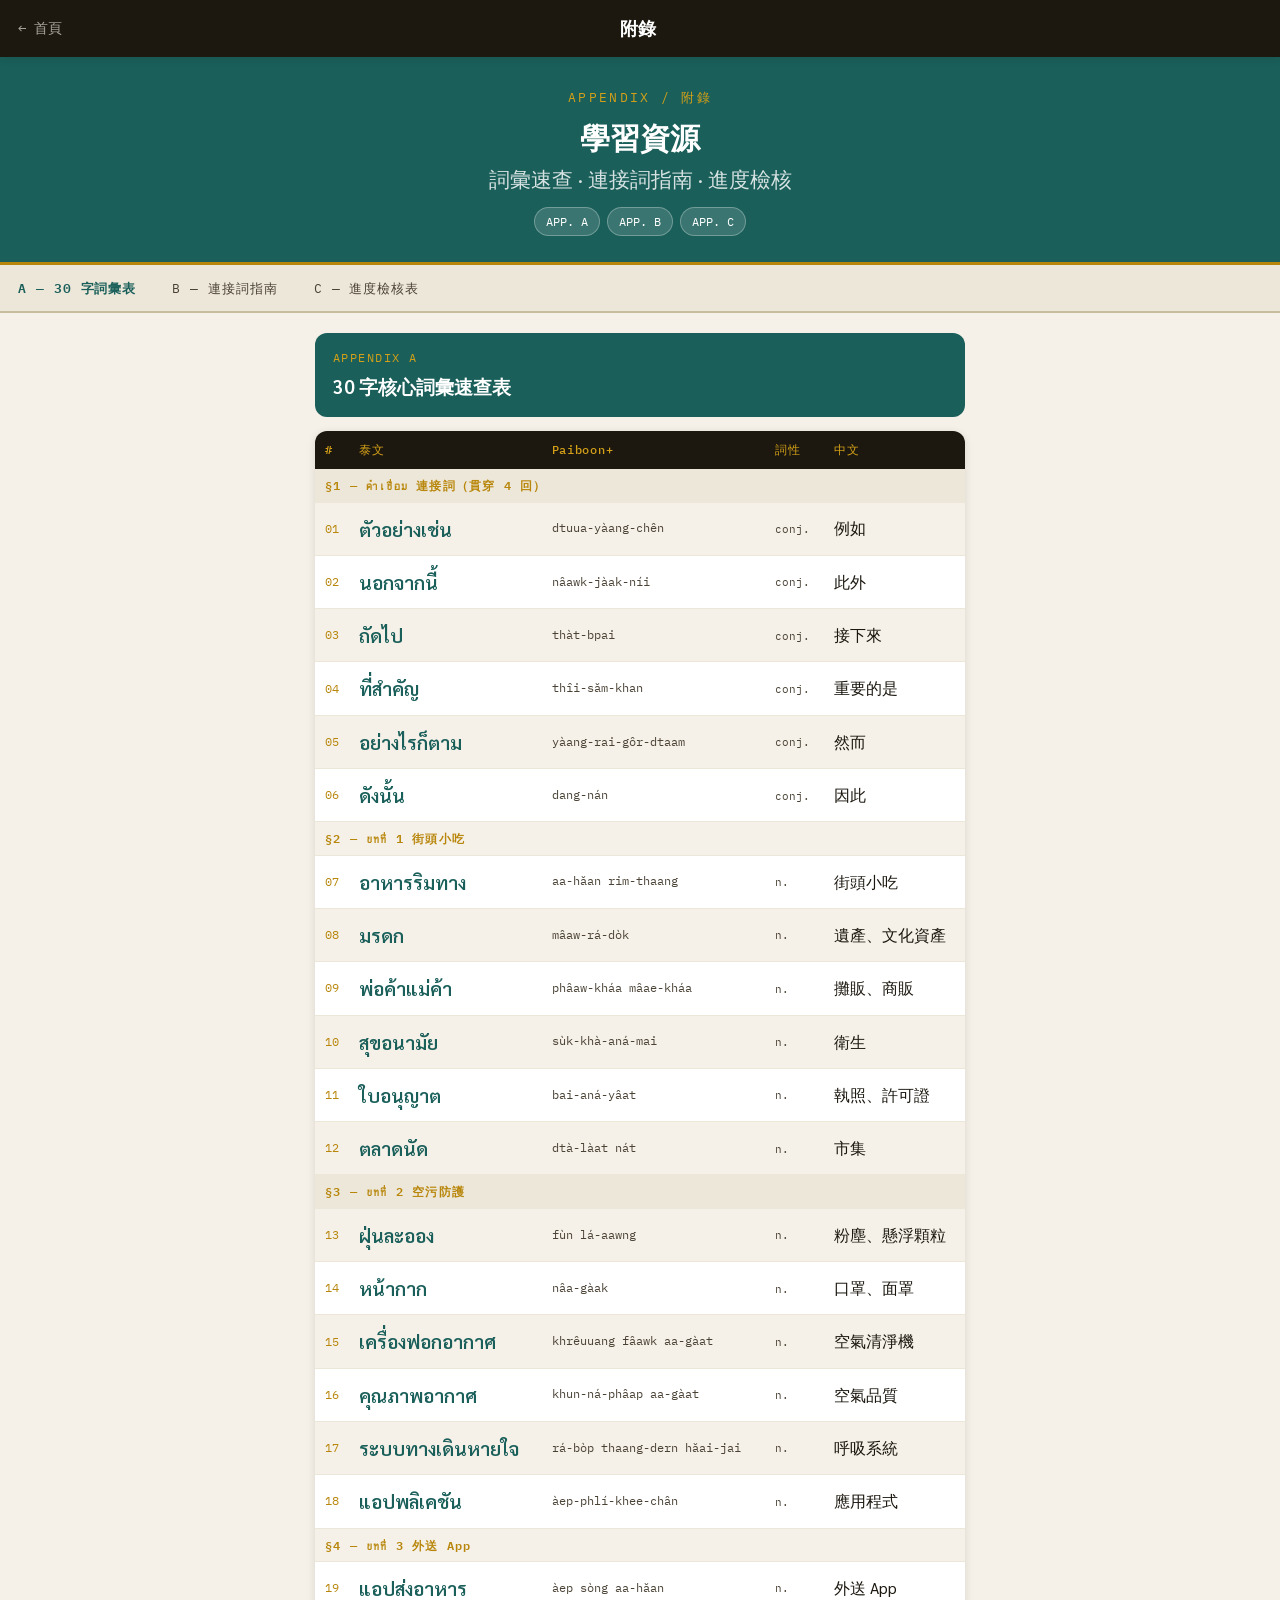
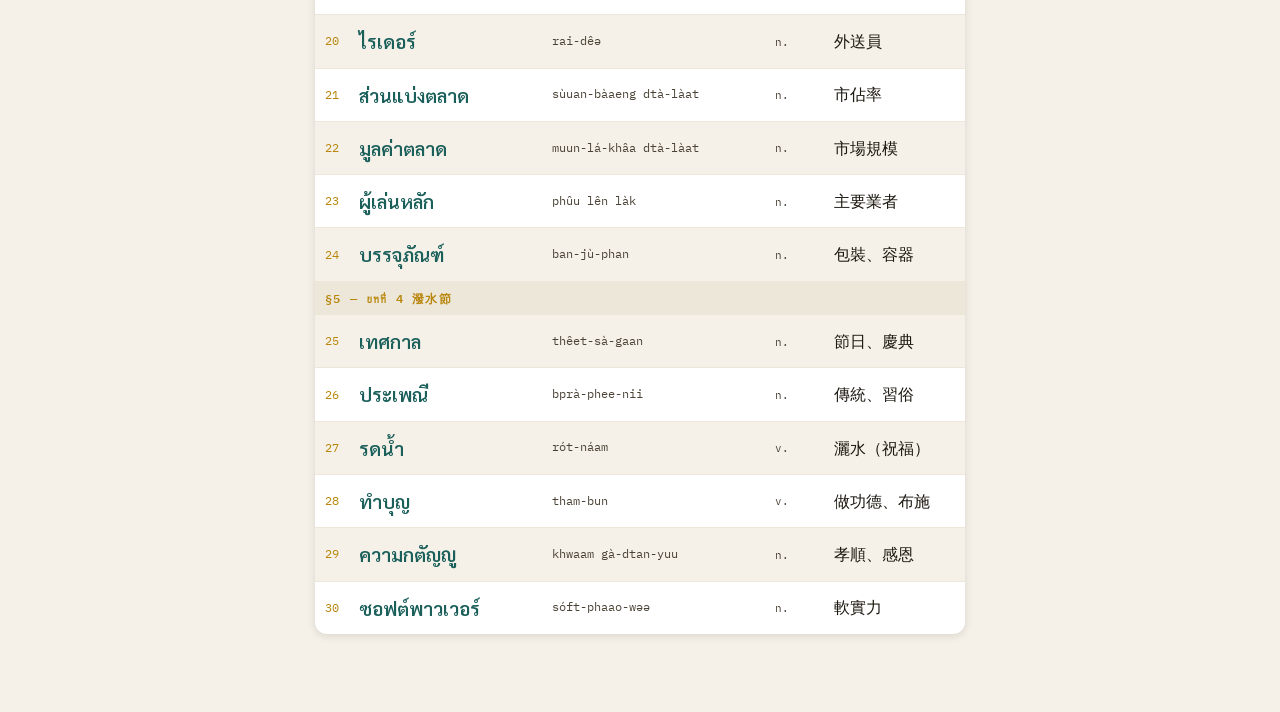
==== commit 84a27107: "Add files via upload" ====
--- a/appendix.html
+++ b/appendix.html
@@ -26,7 +26,7 @@
 .vtable tr:last-child td{border-bottom:none}
 .vtable tr:nth-child(even) td{background:var(--cream)}
 .num-cell{font-family:'IBM Plex Mono',monospace;font-size:.62rem;color:var(--gold);width:28px}
-.thai-cell{font-family:'Noto Sans Thai',sans-serif;font-size:1rem;font-weight:600;color:var(--teal)}
+.thai-cell{font-family:'Sarabun',sans-serif;font-size:1rem;font-weight:600;color:var(--teal)}
 .rom-cell{font-family:'IBM Plex Mono',monospace;font-size:.63rem;color:var(--ink2);line-height:1.4}
 .zh-cell{font-size:.85rem;font-weight:600}
 .pos-cell{font-family:'IBM Plex Mono',monospace;font-size:.6rem;color:var(--ink2)}
@@ -34,7 +34,7 @@
 .vtable .section-row td{background:var(--cream-dark);font-family:'IBM Plex Mono',monospace;font-size:.63rem;letter-spacing:.1em;color:var(--gold);padding:6px 10px;font-weight:600}
 /* conj guide */
 .conj-card{background:#fff;border:1px solid var(--border);border-radius:var(--r);padding:18px;margin-bottom:12px;box-shadow:0 1px 5px var(--shad)}
-.conj-card .cthai{font-family:'Noto Sans Thai',sans-serif;font-size:1.1rem;font-weight:700;color:var(--teal);margin-bottom:4px}
+.conj-card .cthai{font-family:'Sarabun',sans-serif;font-size:1.1rem;font-weight:700;color:var(--teal);margin-bottom:4px}
 .conj-card .czh{font-size:.88rem;font-weight:600;margin-bottom:8px}
 .conj-card .crom{font-family:'IBM Plex Mono',monospace;font-size:.65rem;color:var(--ink2);margin-bottom:10px}
 .meta-row{display:flex;flex-wrap:wrap;gap:6px;margin-bottom:10px}
@@ -42,8 +42,8 @@
 .meta-chip.func{background:#E8F5E9;color:var(--ok);border-color:var(--ok)}
 .meta-chip.pos{background:#FFF8E1;color:#7B6000;border-color:#D4A017}
 .meta-chip.place{background:#E3F2FD;color:#1565C0;border-color:#90CAF9}
-.cexample{background:var(--cream);border-left:3px solid var(--teal);padding:9px 12px;border-radius:0 6px 6px 0;font-family:'Noto Sans Thai',sans-serif;font-size:.88rem;line-height:1.85;margin-bottom:6px}
-.cexample .czh-ex{font-family:'Noto Serif TC',serif;font-size:.78rem;color:var(--ink2);display:block;margin-top:3px}
+.cexample{background:var(--cream);border-left:3px solid var(--teal);padding:9px 12px;border-radius:0 6px 6px 0;font-family:'Sarabun',sans-serif;font-size:.88rem;line-height:1.85;margin-bottom:6px}
+.cexample .czh-ex{font-family:'Sarabun',sans-serif;font-size:.78rem;color:var(--ink2);display:block;margin-top:3px}
 .cerror-box{background:#FDECEA;border:1px solid #FFCDD2;border-radius:7px;padding:12px 14px;margin-top:12px}
 .cerror-box .ce-title{font-family:'IBM Plex Mono',monospace;font-size:.65rem;color:var(--ng);margin-bottom:8px;font-weight:600}
 .error-row{display:flex;gap:10px;align-items:flex-start;margin-bottom:6px;font-size:.8rem}
--- a/shared.css
+++ b/shared.css
@@ -1,19 +1,19 @@
-@import url('https://fonts.googleapis.com/css2?family=Noto+Serif+TC:wght@400;600;700&family=Noto+Sans+Thai:wght@400;500;600&family=IBM+Plex+Mono:wght@400;500&display=swap');
+@import url('https://fonts.googleapis.com/css2?family=Sarabun:ital,wght@0,400;0,500;0,600;0,700;1,400&family=IBM+Plex+Mono:wght@400;500&display=swap');
 :root{--cream:#F5F0E8;--cream-dark:#EDE7D9;--ink:#1C1810;--ink2:#4A4235;--gold:#B8860B;--gold2:#D4A017;--teal:#1A5F5A;--teal2:#2A7F78;--red:#8B2020;--border:#C8BC9E;--shad:rgba(28,24,16,.12);--ok:#1A5F5A;--ng:#8B2020;--r:12px;--rs:6px}
 *{box-sizing:border-box;margin:0;padding:0}
-html{font-size:16px;scroll-behavior:smooth}
-body{background:var(--cream);color:var(--ink);font-family:'Noto Serif TC',serif;min-height:100vh;line-height:1.7}
+html{font-size:19px;scroll-behavior:smooth}
+body{background:var(--cream);color:var(--ink);font-family:'Sarabun','Noto Serif TC',sans-serif;min-height:100vh;line-height:1.7}
 /* NAV */
 .top-nav{background:var(--ink);padding:13px 18px;display:flex;align-items:center;justify-content:space-between;position:sticky;top:0;z-index:100;box-shadow:0 2px 8px var(--shad)}
 .nav-logo{color:var(--gold2);font-size:.72rem;font-family:'IBM Plex Mono',monospace;letter-spacing:.08em;text-decoration:none}
-.nav-title{color:#fff;font-size:.88rem;font-weight:600}
+.nav-title{color:#fff;font-size:.95rem;font-weight:600}
 .nav-back{color:var(--cream);font-size:.72rem;font-family:'IBM Plex Mono',monospace;text-decoration:none;opacity:.65;transition:opacity .2s}
 .nav-back:hover{opacity:1}
 /* HERO */
 .hero{background:var(--teal);color:#fff;padding:30px 18px 26px;text-align:center;border-bottom:3px solid var(--gold)}
 .hero .lnum{font-family:'IBM Plex Mono',monospace;font-size:.68rem;letter-spacing:.18em;color:var(--gold2);margin-bottom:8px}
-.hero h1{font-size:1.45rem;font-weight:700;line-height:1.3;margin-bottom:5px}
-.hero .tsub{font-family:'Noto Sans Thai',sans-serif;font-size:1rem;opacity:.82;margin-bottom:10px}
+.hero h1{font-size:1.6rem;font-weight:700;line-height:1.3;margin-bottom:5px}
+.hero .tsub{font-family:'Sarabun',sans-serif;font-size:1.1rem;opacity:.82;margin-bottom:10px}
 .hero .tags{display:flex;gap:7px;justify-content:center;flex-wrap:wrap}
 .tag{background:rgba(255,255,255,.14);border:1px solid rgba(255,255,255,.28);border-radius:20px;padding:3px 11px;font-size:.65rem;font-family:'IBM Plex Mono',monospace}
 /* TABS */
@@ -30,24 +30,25 @@
 @keyframes fi{from{opacity:0;transform:translateY(5px)}to{opacity:1;transform:translateY(0)}}
 .sec-head{display:flex;align-items:center;gap:11px;padding:26px 0 14px;border-bottom:1px solid var(--border);margin-bottom:18px}
 .sec-icon{width:34px;height:34px;background:var(--teal);color:#fff;border-radius:7px;display:flex;align-items:center;justify-content:center;font-size:.95rem;flex-shrink:0}
-.sec-head h2{font-size:1rem;font-weight:700}
+.sec-head h2{font-size:1.1rem;font-weight:700}
 .sec-head .snum{font-family:'IBM Plex Mono',monospace;font-size:.62rem;color:var(--gold);display:block}
 /* ARTICLE */
 .acard{background:#fff;border:1px solid var(--border);border-radius:var(--r);padding:22px 18px;margin-bottom:14px;box-shadow:0 2px 8px var(--shad)}
-.acard h3{font-size:.95rem;font-weight:700;margin-bottom:14px;padding-bottom:11px;border-bottom:1px solid var(--cream-dark);color:var(--teal)}
-.abody{font-family:'Noto Sans Thai',sans-serif;font-size:.98rem;line-height:2.05}
+.acard h3{font-size:1.05rem;font-weight:700;margin-bottom:14px;padding-bottom:11px;border-bottom:1px solid var(--cream-dark);color:var(--teal)}
+.abody{font-family:'Sarabun',sans-serif;font-size:1.1rem;line-height:2.15}
 .abody p{margin-bottom:.9em}
 .abody p:last-child{margin-bottom:0}
-.conj{color:var(--teal);font-weight:600;border-bottom:1.5px dashed var(--teal);cursor:help;position:relative}
-.conj:hover::after{content:attr(title);position:absolute;bottom:125%;left:50%;transform:translateX(-50%);background:var(--ink);color:#fff;padding:3px 9px;border-radius:4px;font-size:.68rem;white-space:nowrap;font-family:'Noto Serif TC',serif;font-weight:400;pointer-events:none;z-index:10}
+.conj{color:var(--teal);font-weight:600;border-bottom:1.5px dashed var(--teal);cursor:pointer;position:relative;-webkit-tap-highlight-color:rgba(0,0,0,0)}
+.conj::after{content:attr(title);position:absolute;bottom:130%;left:50%;transform:translateX(-50%);background:var(--ink);color:#fff;padding:5px 11px;border-radius:5px;font-size:.82rem;white-space:nowrap;font-family:'Sarabun',sans-serif;font-weight:500;pointer-events:none;z-index:10;opacity:0;transition:opacity .18s}
+.conj:hover::after,.conj.tip-on::after{opacity:1}
 /* VOCAB */
 .vlabel{font-family:'IBM Plex Mono',monospace;font-size:.65rem;letter-spacing:.1em;color:var(--gold);margin:16px 0 8px;text-transform:uppercase}
 .vgrid{display:grid;grid-template-columns:1fr;gap:9px}
 .vcard{background:#fff;border:1px solid var(--border);border-radius:var(--rs);padding:13px 15px;display:grid;grid-template-columns:26px 1fr;gap:0 11px;box-shadow:0 1px 4px var(--shad)}
 .vnum{font-family:'IBM Plex Mono',monospace;font-size:.62rem;color:var(--gold);padding-top:2px;font-weight:500}
-.vthai{font-family:'Noto Sans Thai',sans-serif;font-size:1rem;font-weight:600;color:var(--teal);margin-bottom:1px}
-.vrom{font-family:'IBM Plex Mono',monospace;font-size:.65rem;color:var(--ink2);margin-bottom:2px}
-.vzh{font-size:.87rem;color:var(--ink);font-weight:600}
+.vthai{font-family:'Sarabun',sans-serif;font-size:1.08rem;font-weight:600;color:var(--teal);margin-bottom:1px}
+.vrom{font-family:'IBM Plex Mono',monospace;font-size:.72rem;color:var(--ink2);margin-bottom:2px}
+.vzh{font-size:.95rem;color:var(--ink);font-weight:600}
 .vpos{display:inline-block;font-family:'IBM Plex Mono',monospace;font-size:.57rem;background:var(--cream-dark);color:var(--ink2);border-radius:3px;padding:1px 5px;margin-left:5px;vertical-align:middle}
 /* QUIZ */
 .qprog{font-family:'IBM Plex Mono',monospace;font-size:.67rem;color:var(--ink2);margin-bottom:11px;display:flex;justify-content:space-between;align-items:center}
@@ -56,16 +57,16 @@
 .qcard{background:#fff;border:1px solid var(--border);border-radius:var(--r);padding:18px;margin-bottom:11px;box-shadow:0 2px 6px var(--shad)}
 .qn{font-family:'IBM Plex Mono',monospace;font-size:.62rem;color:var(--gold);margin-bottom:6px}
 .qbadge{display:inline-block;font-family:'IBM Plex Mono',monospace;font-size:.55rem;padding:2px 6px;border-radius:3px;background:var(--cream-dark);color:var(--ink2);margin-bottom:9px;letter-spacing:.04em}
-.qt{font-family:'Noto Sans Thai',sans-serif;font-size:.93rem;line-height:1.7;margin-bottom:13px}
+.qt{font-family:'Sarabun',sans-serif;font-size:1.05rem;line-height:1.85;margin-bottom:13px}
 .opts{display:flex;flex-direction:column;gap:7px}
-.obtn{background:var(--cream);border:1.5px solid var(--border);border-radius:var(--rs);padding:10px 13px;text-align:left;font-family:'Noto Sans Thai',sans-serif;font-size:.85rem;color:var(--ink);cursor:pointer;transition:all .18s;display:flex;align-items:flex-start;gap:9px;line-height:1.5}
+.obtn{background:var(--cream);border:1.5px solid var(--border);border-radius:var(--rs);padding:10px 13px;text-align:left;font-family:'Sarabun',sans-serif;font-size:.95rem;color:var(--ink);cursor:pointer;transition:all .18s;display:flex;align-items:flex-start;gap:9px;line-height:1.5}
 .obtn:hover:not(:disabled){background:var(--cream-dark);border-color:var(--teal)}
 .oletter{font-family:'IBM Plex Mono',monospace;font-size:.67rem;font-weight:500;color:var(--gold);flex-shrink:0;padding-top:1px}
 .obtn.ok{background:#E8F5E9;border-color:var(--ok);color:var(--ok)}
 .obtn.ok .oletter{color:var(--ok)}
 .obtn.ng{background:#FDECEA;border-color:var(--ng);color:var(--ng);text-decoration:line-through;opacity:.75}
 .obtn:disabled{cursor:default}
-.fb{display:none;margin-top:10px;padding:9px 13px;border-radius:var(--rs);font-size:.8rem;line-height:1.5}
+.fb{display:none;margin-top:10px;padding:9px 13px;border-radius:var(--rs);font-size:.88rem;line-height:1.5}
 .fb.show{display:block}
 .fb.ok{background:#E8F5E9;border-left:3px solid var(--ok);color:var(--ok)}
 .fb.ng{background:#FDECEA;border-left:3px solid var(--ng);color:var(--ng)}
@@ -78,9 +79,9 @@
 /* FILL */
 .fq{background:#fff;border:1px solid var(--border);border-radius:var(--r);padding:16px 16px;margin-bottom:9px;box-shadow:0 1px 4px var(--shad)}
 .fqn{font-family:'IBM Plex Mono',monospace;font-size:.62rem;color:var(--gold);margin-bottom:7px}
-.fsen{font-family:'Noto Sans Thai',sans-serif;font-size:.9rem;line-height:1.85;margin-bottom:11px}
+.fsen{font-family:'Sarabun',sans-serif;font-size:1rem;line-height:1.9;margin-bottom:11px}
 .bchips{display:flex;flex-wrap:wrap;gap:6px}
-.chip{background:var(--cream-dark);border:1.5px solid var(--border);border-radius:20px;padding:5px 13px;font-family:'Noto Sans Thai',sans-serif;font-size:.78rem;cursor:pointer;transition:all .18s;color:var(--ink)}
+.chip{background:var(--cream-dark);border:1.5px solid var(--border);border-radius:20px;padding:5px 13px;font-family:'Sarabun',sans-serif;font-size:.88rem;cursor:pointer;transition:all .18s;color:var(--ink)}
 .chip:hover:not(:disabled){background:var(--teal);color:#fff;border-color:var(--teal)}
 .chip.ck{background:#E8F5E9;border-color:var(--ok);color:var(--ok)}
 .chip.cn{background:#FDECEA;border-color:var(--ng);color:var(--ng);text-decoration:line-through}
@@ -94,8 +95,8 @@
 /* INDEX */
 .ix-hero{background:var(--ink);padding:38px 18px 30px;text-align:center}
 .ix-hero .brand{font-family:'IBM Plex Mono',monospace;font-size:.67rem;color:var(--gold2);letter-spacing:.15em;margin-bottom:14px}
-.ix-hero h1{color:#fff;font-size:1.85rem;margin-bottom:7px}
-.ix-hero .sub{font-family:'Noto Sans Thai',sans-serif;color:rgba(255,255,255,.6);font-size:.9rem;margin-bottom:14px}
+.ix-hero h1{color:#fff;font-size:2rem;margin-bottom:7px}
+.ix-hero .sub{font-family:'Sarabun',sans-serif;color:rgba(255,255,255,.6);font-size:.9rem;margin-bottom:14px}
 .cefr{display:inline-block;background:var(--gold);color:var(--ink);font-family:'IBM Plex Mono',monospace;font-size:.62rem;letter-spacing:.1em;padding:3px 11px;border-radius:3px;font-weight:600}
 .stats{display:flex;justify-content:center;gap:22px;padding:18px 18px 0;max-width:680px;margin:0 auto}
 .stat{text-align:center}
@@ -107,8 +108,8 @@
 .lcard:hover{transform:translateY(-3px);box-shadow:0 6px 20px var(--shad);border-color:var(--teal)}
 .lcard .lcn{font-family:'IBM Plex Mono',monospace;font-size:.62rem;color:var(--gold);letter-spacing:.11em;margin-bottom:9px}
 .lcard .lci{font-size:1.5rem;margin-bottom:9px}
-.lcard .lct{font-family:'Noto Sans Thai',sans-serif;font-size:.9rem;font-weight:600;color:var(--teal);margin-bottom:3px}
-.lcard .lcz{font-size:.78rem;color:var(--ink2)}
+.lcard .lct{font-family:'Sarabun',sans-serif;font-size:.95rem;font-weight:600;color:var(--teal);margin-bottom:3px}
+.lcard .lcz{font-size:.85rem;color:var(--ink2)}
 .alinks{display:flex;gap:9px;padding:0 15px 30px;max-width:680px;margin:0 auto;flex-wrap:wrap}
 .alink{flex:1;min-width:130px;background:var(--cream-dark);border:1px solid var(--border);border-radius:var(--rs);padding:13px 14px;text-decoration:none;color:var(--ink);font-size:.78rem;transition:all .2s}
 .alink:hover{background:var(--teal);color:#fff;border-color:var(--teal)}
@@ -120,8 +121,8 @@
 .atable td{padding:9px 11px;border-bottom:1px solid var(--cream-dark);vertical-align:top}
 .atable tr:last-child td{border-bottom:none}
 .atable tr:nth-child(even) td{background:var(--cream)}
-.atable .tc{font-family:'Noto Sans Thai',sans-serif;font-size:.93rem;font-weight:600;color:var(--teal)}
+.atable .tc{font-family:'Sarabun',sans-serif;font-size:.93rem;font-weight:600;color:var(--teal)}
 .atable .rc{font-family:'IBM Plex Mono',monospace;font-size:.62rem;color:var(--ink2)}
 /* anchor offset for nav */
 .anchor{display:block;height:0;visibility:hidden}
-@media(max-width:400px){.lgrid{grid-template-columns:1fr}.ix-hero h1{font-size:1.55rem}}
+@media(max-width:400px){.ix-hero h1{font-size:1.55rem}}
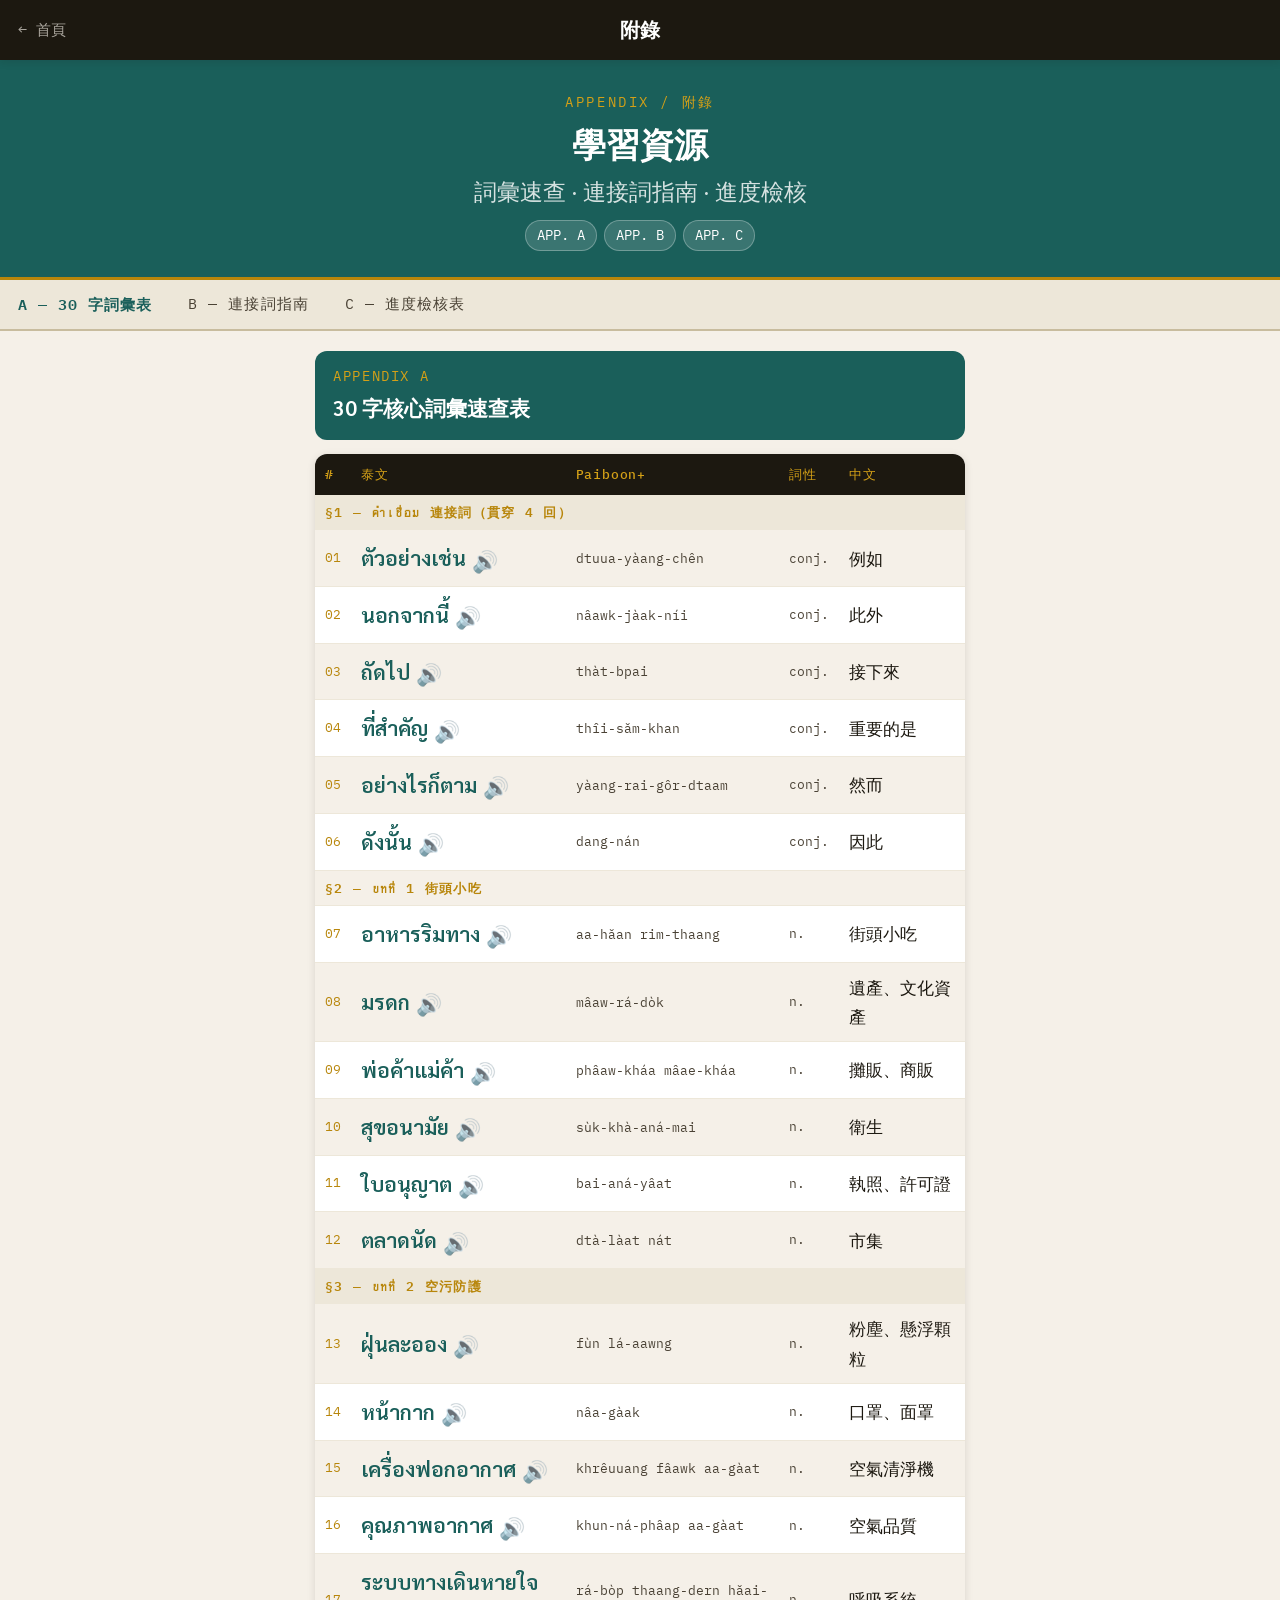
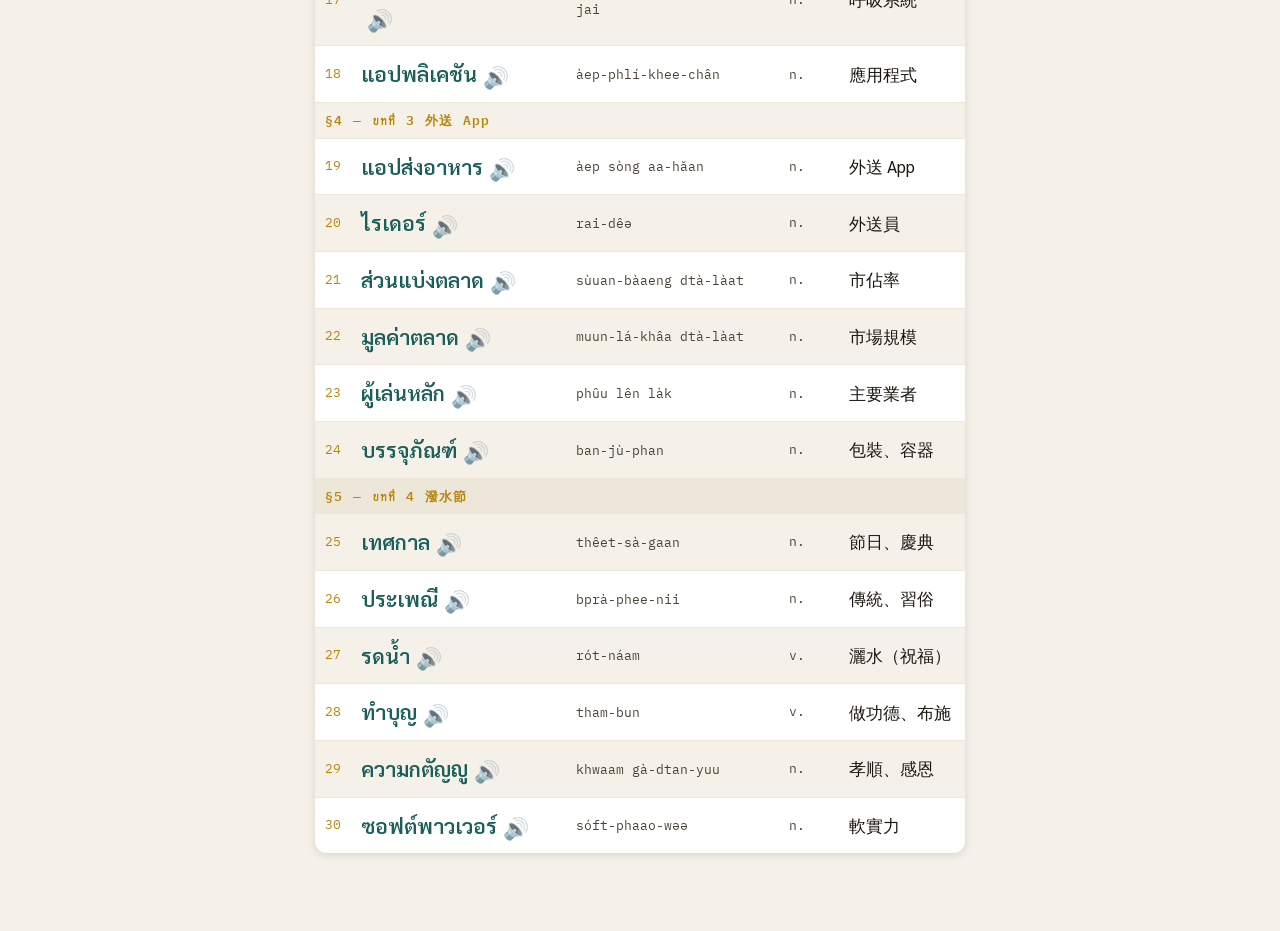
==== commit 2f4984d1: "Add files via upload" ====
--- a/appendix.html
+++ b/appendix.html
@@ -113,44 +113,44 @@
     </thead>
     <tbody>
       <tr class="section-row"><td colspan="5">§1 — คำเชื่อม 連接詞（貫穿 4 回）</td></tr>
-      <tr><td class="num-cell">01</td><td class="thai-cell">ตัวอย่างเช่น</td><td class="rom-cell">dtuua-yàang-chên</td><td class="pos-cell">conj.</td><td>例如</td></tr>
-      <tr><td class="num-cell">02</td><td class="thai-cell">นอกจากนี้</td><td class="rom-cell">nâawk-jàak-níi</td><td class="pos-cell">conj.</td><td>此外</td></tr>
-      <tr><td class="num-cell">03</td><td class="thai-cell">ถัดไป</td><td class="rom-cell">thàt-bpai</td><td class="pos-cell">conj.</td><td>接下來</td></tr>
-      <tr><td class="num-cell">04</td><td class="thai-cell">ที่สำคัญ</td><td class="rom-cell">thîi-sǎm-khan</td><td class="pos-cell">conj.</td><td>重要的是</td></tr>
-      <tr><td class="num-cell">05</td><td class="thai-cell">อย่างไรก็ตาม</td><td class="rom-cell">yàang-rai-gôr-dtaam</td><td class="pos-cell">conj.</td><td>然而</td></tr>
-      <tr><td class="num-cell">06</td><td class="thai-cell">ดังนั้น</td><td class="rom-cell">dang-nán</td><td class="pos-cell">conj.</td><td>因此</td></tr>
+      <tr><td class="num-cell">01</td><td class="thai-cell">ตัวอย่างเช่น<button class="speak-btn" onclick="speak('ตัวอย่างเช่น')" title="發音">🔊</button></td><td class="rom-cell">dtuua-yàang-chên</td><td class="pos-cell">conj.</td><td>例如</td></tr>
+      <tr><td class="num-cell">02</td><td class="thai-cell">นอกจากนี้<button class="speak-btn" onclick="speak('นอกจากนี้')" title="發音">🔊</button></td><td class="rom-cell">nâawk-jàak-níi</td><td class="pos-cell">conj.</td><td>此外</td></tr>
+      <tr><td class="num-cell">03</td><td class="thai-cell">ถัดไป<button class="speak-btn" onclick="speak('ถัดไป')" title="發音">🔊</button></td><td class="rom-cell">thàt-bpai</td><td class="pos-cell">conj.</td><td>接下來</td></tr>
+      <tr><td class="num-cell">04</td><td class="thai-cell">ที่สำคัญ<button class="speak-btn" onclick="speak('ที่สำคัญ')" title="發音">🔊</button></td><td class="rom-cell">thîi-sǎm-khan</td><td class="pos-cell">conj.</td><td>重要的是</td></tr>
+      <tr><td class="num-cell">05</td><td class="thai-cell">อย่างไรก็ตาม<button class="speak-btn" onclick="speak('อย่างไรก็ตาม')" title="發音">🔊</button></td><td class="rom-cell">yàang-rai-gôr-dtaam</td><td class="pos-cell">conj.</td><td>然而</td></tr>
+      <tr><td class="num-cell">06</td><td class="thai-cell">ดังนั้น<button class="speak-btn" onclick="speak('ดังนั้น')" title="發音">🔊</button></td><td class="rom-cell">dang-nán</td><td class="pos-cell">conj.</td><td>因此</td></tr>
 
       <tr class="section-row"><td colspan="5">§2 — บทที่ 1 街頭小吃</td></tr>
-      <tr><td class="num-cell">07</td><td class="thai-cell">อาหารริมทาง</td><td class="rom-cell">aa-hǎan rim-thaang</td><td class="pos-cell">n.</td><td>街頭小吃</td></tr>
-      <tr><td class="num-cell">08</td><td class="thai-cell">มรดก</td><td class="rom-cell">mâaw-rá-dòk</td><td class="pos-cell">n.</td><td>遺產、文化資產</td></tr>
-      <tr><td class="num-cell">09</td><td class="thai-cell">พ่อค้าแม่ค้า</td><td class="rom-cell">phâaw-kháa mâae-kháa</td><td class="pos-cell">n.</td><td>攤販、商販</td></tr>
-      <tr><td class="num-cell">10</td><td class="thai-cell">สุขอนามัย</td><td class="rom-cell">sùk-khà-aná-mai</td><td class="pos-cell">n.</td><td>衛生</td></tr>
-      <tr><td class="num-cell">11</td><td class="thai-cell">ใบอนุญาต</td><td class="rom-cell">bai-aná-yâat</td><td class="pos-cell">n.</td><td>執照、許可證</td></tr>
-      <tr><td class="num-cell">12</td><td class="thai-cell">ตลาดนัด</td><td class="rom-cell">dtà-làat nát</td><td class="pos-cell">n.</td><td>市集</td></tr>
+      <tr><td class="num-cell">07</td><td class="thai-cell">อาหารริมทาง<button class="speak-btn" onclick="speak('อาหารริมทาง')" title="發音">🔊</button></td><td class="rom-cell">aa-hǎan rim-thaang</td><td class="pos-cell">n.</td><td>街頭小吃</td></tr>
+      <tr><td class="num-cell">08</td><td class="thai-cell">มรดก<button class="speak-btn" onclick="speak('มรดก')" title="發音">🔊</button></td><td class="rom-cell">mâaw-rá-dòk</td><td class="pos-cell">n.</td><td>遺產、文化資產</td></tr>
+      <tr><td class="num-cell">09</td><td class="thai-cell">พ่อค้าแม่ค้า<button class="speak-btn" onclick="speak('พ่อค้าแม่ค้า')" title="發音">🔊</button></td><td class="rom-cell">phâaw-kháa mâae-kháa</td><td class="pos-cell">n.</td><td>攤販、商販</td></tr>
+      <tr><td class="num-cell">10</td><td class="thai-cell">สุขอนามัย<button class="speak-btn" onclick="speak('สุขอนามัย')" title="發音">🔊</button></td><td class="rom-cell">sùk-khà-aná-mai</td><td class="pos-cell">n.</td><td>衛生</td></tr>
+      <tr><td class="num-cell">11</td><td class="thai-cell">ใบอนุญาต<button class="speak-btn" onclick="speak('ใบอนุญาต')" title="發音">🔊</button></td><td class="rom-cell">bai-aná-yâat</td><td class="pos-cell">n.</td><td>執照、許可證</td></tr>
+      <tr><td class="num-cell">12</td><td class="thai-cell">ตลาดนัด<button class="speak-btn" onclick="speak('ตลาดนัด')" title="發音">🔊</button></td><td class="rom-cell">dtà-làat nát</td><td class="pos-cell">n.</td><td>市集</td></tr>
 
       <tr class="section-row"><td colspan="5">§3 — บทที่ 2 空污防護</td></tr>
-      <tr><td class="num-cell">13</td><td class="thai-cell">ฝุ่นละออง</td><td class="rom-cell">fùn lá-aawng</td><td class="pos-cell">n.</td><td>粉塵、懸浮顆粒</td></tr>
-      <tr><td class="num-cell">14</td><td class="thai-cell">หน้ากาก</td><td class="rom-cell">nâa-gàak</td><td class="pos-cell">n.</td><td>口罩、面罩</td></tr>
-      <tr><td class="num-cell">15</td><td class="thai-cell">เครื่องฟอกอากาศ</td><td class="rom-cell">khrêuuang fâawk aa-gàat</td><td class="pos-cell">n.</td><td>空氣清淨機</td></tr>
-      <tr><td class="num-cell">16</td><td class="thai-cell">คุณภาพอากาศ</td><td class="rom-cell">khun-ná-phâap aa-gàat</td><td class="pos-cell">n.</td><td>空氣品質</td></tr>
-      <tr><td class="num-cell">17</td><td class="thai-cell">ระบบทางเดินหายใจ</td><td class="rom-cell">rá-bòp thaang-dern hǎai-jai</td><td class="pos-cell">n.</td><td>呼吸系統</td></tr>
-      <tr><td class="num-cell">18</td><td class="thai-cell">แอปพลิเคชัน</td><td class="rom-cell">àep-phlí-khee-chân</td><td class="pos-cell">n.</td><td>應用程式</td></tr>
+      <tr><td class="num-cell">13</td><td class="thai-cell">ฝุ่นละออง<button class="speak-btn" onclick="speak('ฝุ่นละออง')" title="發音">🔊</button></td><td class="rom-cell">fùn lá-aawng</td><td class="pos-cell">n.</td><td>粉塵、懸浮顆粒</td></tr>
+      <tr><td class="num-cell">14</td><td class="thai-cell">หน้ากาก<button class="speak-btn" onclick="speak('หน้ากาก')" title="發音">🔊</button></td><td class="rom-cell">nâa-gàak</td><td class="pos-cell">n.</td><td>口罩、面罩</td></tr>
+      <tr><td class="num-cell">15</td><td class="thai-cell">เครื่องฟอกอากาศ<button class="speak-btn" onclick="speak('เครื่องฟอกอากาศ')" title="發音">🔊</button></td><td class="rom-cell">khrêuuang fâawk aa-gàat</td><td class="pos-cell">n.</td><td>空氣清淨機</td></tr>
+      <tr><td class="num-cell">16</td><td class="thai-cell">คุณภาพอากาศ<button class="speak-btn" onclick="speak('คุณภาพอากาศ')" title="發音">🔊</button></td><td class="rom-cell">khun-ná-phâap aa-gàat</td><td class="pos-cell">n.</td><td>空氣品質</td></tr>
+      <tr><td class="num-cell">17</td><td class="thai-cell">ระบบทางเดินหายใจ<button class="speak-btn" onclick="speak('ระบบทางเดินหายใจ')" title="發音">🔊</button></td><td class="rom-cell">rá-bòp thaang-dern hǎai-jai</td><td class="pos-cell">n.</td><td>呼吸系統</td></tr>
+      <tr><td class="num-cell">18</td><td class="thai-cell">แอปพลิเคชัน<button class="speak-btn" onclick="speak('แอปพลิเคชัน')" title="發音">🔊</button></td><td class="rom-cell">àep-phlí-khee-chân</td><td class="pos-cell">n.</td><td>應用程式</td></tr>
 
       <tr class="section-row"><td colspan="5">§4 — บทที่ 3 外送 App</td></tr>
-      <tr><td class="num-cell">19</td><td class="thai-cell">แอปส่งอาหาร</td><td class="rom-cell">àep sòng aa-hǎan</td><td class="pos-cell">n.</td><td>外送 App</td></tr>
-      <tr><td class="num-cell">20</td><td class="thai-cell">ไรเดอร์</td><td class="rom-cell">rai-dêə</td><td class="pos-cell">n.</td><td>外送員</td></tr>
-      <tr><td class="num-cell">21</td><td class="thai-cell">ส่วนแบ่งตลาด</td><td class="rom-cell">sùuan-bàaeng dtà-làat</td><td class="pos-cell">n.</td><td>市佔率</td></tr>
-      <tr><td class="num-cell">22</td><td class="thai-cell">มูลค่าตลาด</td><td class="rom-cell">muun-lá-khâa dtà-làat</td><td class="pos-cell">n.</td><td>市場規模</td></tr>
-      <tr><td class="num-cell">23</td><td class="thai-cell">ผู้เล่นหลัก</td><td class="rom-cell">phûu lên làk</td><td class="pos-cell">n.</td><td>主要業者</td></tr>
-      <tr><td class="num-cell">24</td><td class="thai-cell">บรรจุภัณฑ์</td><td class="rom-cell">ban-jù-phan</td><td class="pos-cell">n.</td><td>包裝、容器</td></tr>
+      <tr><td class="num-cell">19</td><td class="thai-cell">แอปส่งอาหาร<button class="speak-btn" onclick="speak('แอปส่งอาหาร')" title="發音">🔊</button></td><td class="rom-cell">àep sòng aa-hǎan</td><td class="pos-cell">n.</td><td>外送 App</td></tr>
+      <tr><td class="num-cell">20</td><td class="thai-cell">ไรเดอร์<button class="speak-btn" onclick="speak('ไรเดอร์')" title="發音">🔊</button></td><td class="rom-cell">rai-dêə</td><td class="pos-cell">n.</td><td>外送員</td></tr>
+      <tr><td class="num-cell">21</td><td class="thai-cell">ส่วนแบ่งตลาด<button class="speak-btn" onclick="speak('ส่วนแบ่งตลาด')" title="發音">🔊</button></td><td class="rom-cell">sùuan-bàaeng dtà-làat</td><td class="pos-cell">n.</td><td>市佔率</td></tr>
+      <tr><td class="num-cell">22</td><td class="thai-cell">มูลค่าตลาด<button class="speak-btn" onclick="speak('มูลค่าตลาด')" title="發音">🔊</button></td><td class="rom-cell">muun-lá-khâa dtà-làat</td><td class="pos-cell">n.</td><td>市場規模</td></tr>
+      <tr><td class="num-cell">23</td><td class="thai-cell">ผู้เล่นหลัก<button class="speak-btn" onclick="speak('ผู้เล่นหลัก')" title="發音">🔊</button></td><td class="rom-cell">phûu lên làk</td><td class="pos-cell">n.</td><td>主要業者</td></tr>
+      <tr><td class="num-cell">24</td><td class="thai-cell">บรรจุภัณฑ์<button class="speak-btn" onclick="speak('บรรจุภัณฑ์')" title="發音">🔊</button></td><td class="rom-cell">ban-jù-phan</td><td class="pos-cell">n.</td><td>包裝、容器</td></tr>
 
       <tr class="section-row"><td colspan="5">§5 — บทที่ 4 潑水節</td></tr>
-      <tr><td class="num-cell">25</td><td class="thai-cell">เทศกาล</td><td class="rom-cell">thêet-sà-gaan</td><td class="pos-cell">n.</td><td>節日、慶典</td></tr>
-      <tr><td class="num-cell">26</td><td class="thai-cell">ประเพณี</td><td class="rom-cell">bprà-phee-nii</td><td class="pos-cell">n.</td><td>傳統、習俗</td></tr>
-      <tr><td class="num-cell">27</td><td class="thai-cell">รดน้ำ</td><td class="rom-cell">rót-náam</td><td class="pos-cell">v.</td><td>灑水（祝福）</td></tr>
-      <tr><td class="num-cell">28</td><td class="thai-cell">ทำบุญ</td><td class="rom-cell">tham-bun</td><td class="pos-cell">v.</td><td>做功德、布施</td></tr>
-      <tr><td class="num-cell">29</td><td class="thai-cell">ความกตัญญู</td><td class="rom-cell">khwaam gà-dtan-yuu</td><td class="pos-cell">n.</td><td>孝順、感恩</td></tr>
-      <tr><td class="num-cell">30</td><td class="thai-cell">ซอฟต์พาวเวอร์</td><td class="rom-cell">sóft-phaao-wəə</td><td class="pos-cell">n.</td><td>軟實力</td></tr>
+      <tr><td class="num-cell">25</td><td class="thai-cell">เทศกาล<button class="speak-btn" onclick="speak('เทศกาล')" title="發音">🔊</button></td><td class="rom-cell">thêet-sà-gaan</td><td class="pos-cell">n.</td><td>節日、慶典</td></tr>
+      <tr><td class="num-cell">26</td><td class="thai-cell">ประเพณี<button class="speak-btn" onclick="speak('ประเพณี')" title="發音">🔊</button></td><td class="rom-cell">bprà-phee-nii</td><td class="pos-cell">n.</td><td>傳統、習俗</td></tr>
+      <tr><td class="num-cell">27</td><td class="thai-cell">รดน้ำ<button class="speak-btn" onclick="speak('รดน้ำ')" title="發音">🔊</button></td><td class="rom-cell">rót-náam</td><td class="pos-cell">v.</td><td>灑水（祝福）</td></tr>
+      <tr><td class="num-cell">28</td><td class="thai-cell">ทำบุญ<button class="speak-btn" onclick="speak('ทำบุญ')" title="發音">🔊</button></td><td class="rom-cell">tham-bun</td><td class="pos-cell">v.</td><td>做功德、布施</td></tr>
+      <tr><td class="num-cell">29</td><td class="thai-cell">ความกตัญญู<button class="speak-btn" onclick="speak('ความกตัญญู')" title="發音">🔊</button></td><td class="rom-cell">khwaam gà-dtan-yuu</td><td class="pos-cell">n.</td><td>孝順、感恩</td></tr>
+      <tr><td class="num-cell">30</td><td class="thai-cell">ซอฟต์พาวเวอร์<button class="speak-btn" onclick="speak('ซอฟต์พาวเวอร์')" title="發音">🔊</button></td><td class="rom-cell">sóft-phaao-wəə</td><td class="pos-cell">n.</td><td>軟實力</td></tr>
     </tbody>
   </table>
 </div>
@@ -395,5 +395,6 @@
   }
 });
 </script>
+<script src="quiz.js"></script>
 </body>
 </html>
--- a/shared.css
+++ b/shared.css
@@ -1,7 +1,7 @@
 @import url('https://fonts.googleapis.com/css2?family=Sarabun:ital,wght@0,400;0,500;0,600;0,700;1,400&family=IBM+Plex+Mono:wght@400;500&display=swap');
 :root{--cream:#F5F0E8;--cream-dark:#EDE7D9;--ink:#1C1810;--ink2:#4A4235;--gold:#B8860B;--gold2:#D4A017;--teal:#1A5F5A;--teal2:#2A7F78;--red:#8B2020;--border:#C8BC9E;--shad:rgba(28,24,16,.12);--ok:#1A5F5A;--ng:#8B2020;--r:12px;--rs:6px}
 *{box-sizing:border-box;margin:0;padding:0}
-html{font-size:19px;scroll-behavior:smooth}
+html{font-size:21px;scroll-behavior:smooth}
 body{background:var(--cream);color:var(--ink);font-family:'Sarabun','Noto Serif TC',sans-serif;min-height:100vh;line-height:1.7}
 /* NAV */
 .top-nav{background:var(--ink);padding:13px 18px;display:flex;align-items:center;justify-content:space-between;position:sticky;top:0;z-index:100;box-shadow:0 2px 8px var(--shad)}
@@ -35,20 +35,29 @@
 /* ARTICLE */
 .acard{background:#fff;border:1px solid var(--border);border-radius:var(--r);padding:22px 18px;margin-bottom:14px;box-shadow:0 2px 8px var(--shad)}
 .acard h3{font-size:1.05rem;font-weight:700;margin-bottom:14px;padding-bottom:11px;border-bottom:1px solid var(--cream-dark);color:var(--teal)}
-.abody{font-family:'Sarabun',sans-serif;font-size:1.1rem;line-height:2.15}
+.abody{font-family:'Sarabun',sans-serif;font-size:1.15rem;line-height:2.2}
 .abody p{margin-bottom:.9em}
 .abody p:last-child{margin-bottom:0}
 .conj{color:var(--teal);font-weight:600;border-bottom:1.5px dashed var(--teal);cursor:pointer;position:relative;-webkit-tap-highlight-color:rgba(0,0,0,0)}
 .conj::after{content:attr(title);position:absolute;bottom:130%;left:50%;transform:translateX(-50%);background:var(--ink);color:#fff;padding:5px 11px;border-radius:5px;font-size:.82rem;white-space:nowrap;font-family:'Sarabun',sans-serif;font-weight:500;pointer-events:none;z-index:10;opacity:0;transition:opacity .18s}
 .conj:hover::after,.conj.tip-on::after{opacity:1}
 /* VOCAB */
+/* VOCAB WORD HIGHLIGHT in article */
+.vword{color:var(--gold);font-weight:600;border-bottom:1.5px dashed var(--gold);cursor:pointer;position:relative;-webkit-tap-highlight-color:rgba(0,0,0,0)}
+.vword::after{content:attr(title);position:absolute;bottom:130%;left:50%;transform:translateX(-50%);background:var(--gold);color:var(--ink);padding:5px 11px;border-radius:5px;font-size:.82rem;white-space:nowrap;font-family:'Sarabun',sans-serif;font-weight:600;pointer-events:none;z-index:10;opacity:0;transition:opacity .18s}
+.vword:hover::after,.vword.tip-on::after{opacity:1}
+/* SPEAK button */
+.speak-btn{background:none;border:none;cursor:pointer;color:var(--teal);font-size:1rem;padding:0 0 0 6px;vertical-align:middle;opacity:.7;transition:opacity .2s;line-height:1}
+.speak-btn:hover{opacity:1}
+.speak-btn:active{transform:scale(.9)}
+
 .vlabel{font-family:'IBM Plex Mono',monospace;font-size:.65rem;letter-spacing:.1em;color:var(--gold);margin:16px 0 8px;text-transform:uppercase}
 .vgrid{display:grid;grid-template-columns:1fr;gap:9px}
 .vcard{background:#fff;border:1px solid var(--border);border-radius:var(--rs);padding:13px 15px;display:grid;grid-template-columns:26px 1fr;gap:0 11px;box-shadow:0 1px 4px var(--shad)}
 .vnum{font-family:'IBM Plex Mono',monospace;font-size:.62rem;color:var(--gold);padding-top:2px;font-weight:500}
 .vthai{font-family:'Sarabun',sans-serif;font-size:1.08rem;font-weight:600;color:var(--teal);margin-bottom:1px}
 .vrom{font-family:'IBM Plex Mono',monospace;font-size:.72rem;color:var(--ink2);margin-bottom:2px}
-.vzh{font-size:.95rem;color:var(--ink);font-weight:600}
+.vzh{font-size:1rem;color:var(--ink);font-weight:600}
 .vpos{display:inline-block;font-family:'IBM Plex Mono',monospace;font-size:.57rem;background:var(--cream-dark);color:var(--ink2);border-radius:3px;padding:1px 5px;margin-left:5px;vertical-align:middle}
 /* QUIZ */
 .qprog{font-family:'IBM Plex Mono',monospace;font-size:.67rem;color:var(--ink2);margin-bottom:11px;display:flex;justify-content:space-between;align-items:center}
@@ -57,9 +66,9 @@
 .qcard{background:#fff;border:1px solid var(--border);border-radius:var(--r);padding:18px;margin-bottom:11px;box-shadow:0 2px 6px var(--shad)}
 .qn{font-family:'IBM Plex Mono',monospace;font-size:.62rem;color:var(--gold);margin-bottom:6px}
 .qbadge{display:inline-block;font-family:'IBM Plex Mono',monospace;font-size:.55rem;padding:2px 6px;border-radius:3px;background:var(--cream-dark);color:var(--ink2);margin-bottom:9px;letter-spacing:.04em}
-.qt{font-family:'Sarabun',sans-serif;font-size:1.05rem;line-height:1.85;margin-bottom:13px}
+.qt{font-family:'Sarabun',sans-serif;font-size:1.1rem;line-height:1.9;margin-bottom:13px}
 .opts{display:flex;flex-direction:column;gap:7px}
-.obtn{background:var(--cream);border:1.5px solid var(--border);border-radius:var(--rs);padding:10px 13px;text-align:left;font-family:'Sarabun',sans-serif;font-size:.95rem;color:var(--ink);cursor:pointer;transition:all .18s;display:flex;align-items:flex-start;gap:9px;line-height:1.5}
+.obtn{background:var(--cream);border:1.5px solid var(--border);border-radius:var(--rs);padding:10px 13px;text-align:left;font-family:'Sarabun',sans-serif;font-size:1rem;color:var(--ink);cursor:pointer;transition:all .18s;display:flex;align-items:flex-start;gap:9px;line-height:1.5}
 .obtn:hover:not(:disabled){background:var(--cream-dark);border-color:var(--teal)}
 .oletter{font-family:'IBM Plex Mono',monospace;font-size:.67rem;font-weight:500;color:var(--gold);flex-shrink:0;padding-top:1px}
 .obtn.ok{background:#E8F5E9;border-color:var(--ok);color:var(--ok)}
@@ -79,9 +88,9 @@
 /* FILL */
 .fq{background:#fff;border:1px solid var(--border);border-radius:var(--r);padding:16px 16px;margin-bottom:9px;box-shadow:0 1px 4px var(--shad)}
 .fqn{font-family:'IBM Plex Mono',monospace;font-size:.62rem;color:var(--gold);margin-bottom:7px}
-.fsen{font-family:'Sarabun',sans-serif;font-size:1rem;line-height:1.9;margin-bottom:11px}
+.fsen{font-family:'Sarabun',sans-serif;font-size:1.05rem;line-height:1.95;margin-bottom:11px}
 .bchips{display:flex;flex-wrap:wrap;gap:6px}
-.chip{background:var(--cream-dark);border:1.5px solid var(--border);border-radius:20px;padding:5px 13px;font-family:'Sarabun',sans-serif;font-size:.88rem;cursor:pointer;transition:all .18s;color:var(--ink)}
+.chip{background:var(--cream-dark);border:1.5px solid var(--border);border-radius:20px;padding:5px 13px;font-family:'Sarabun',sans-serif;font-size:.95rem;cursor:pointer;transition:all .18s;color:var(--ink)}
 .chip:hover:not(:disabled){background:var(--teal);color:#fff;border-color:var(--teal)}
 .chip.ck{background:#E8F5E9;border-color:var(--ok);color:var(--ok)}
 .chip.cn{background:#FDECEA;border-color:var(--ng);color:var(--ng);text-decoration:line-through}
@@ -126,3 +135,14 @@
 /* anchor offset for nav */
 .anchor{display:block;height:0;visibility:hidden}
 @media(max-width:400px){.ix-hero h1{font-size:1.55rem}}
+
+/* CONJ COMPACT ROW */
+.conj-compact{display:flex;align-items:center;justify-content:space-between;padding:10px 14px;background:#fff;border:1px solid var(--border);border-radius:var(--rs);margin-bottom:7px;box-shadow:0 1px 3px var(--shad)}
+.conj-compact:hover{border-color:var(--teal)}
+.cc-left{display:flex;align-items:center;gap:10px}
+.cc-thai{font-family:'Sarabun',sans-serif;font-size:1.05rem;font-weight:700;color:var(--teal)}
+.cc-zh{font-size:.88rem;color:var(--ink2)}
+.cc-right{display:flex;align-items:center;gap:8px}
+.cc-link{font-family:'IBM Plex Mono',monospace;font-size:.6rem;color:var(--gold);text-decoration:none;border:1px solid var(--gold);border-radius:3px;padding:2px 6px;white-space:nowrap}
+.cc-link:hover{background:var(--gold);color:var(--ink)}
+.conj-compact-label{font-family:'IBM Plex Mono',monospace;font-size:.65rem;letter-spacing:.1em;color:var(--ink2);margin:16px 0 8px;padding:6px 10px;background:var(--cream-dark);border-radius:var(--rs);border-left:3px solid var(--teal)}
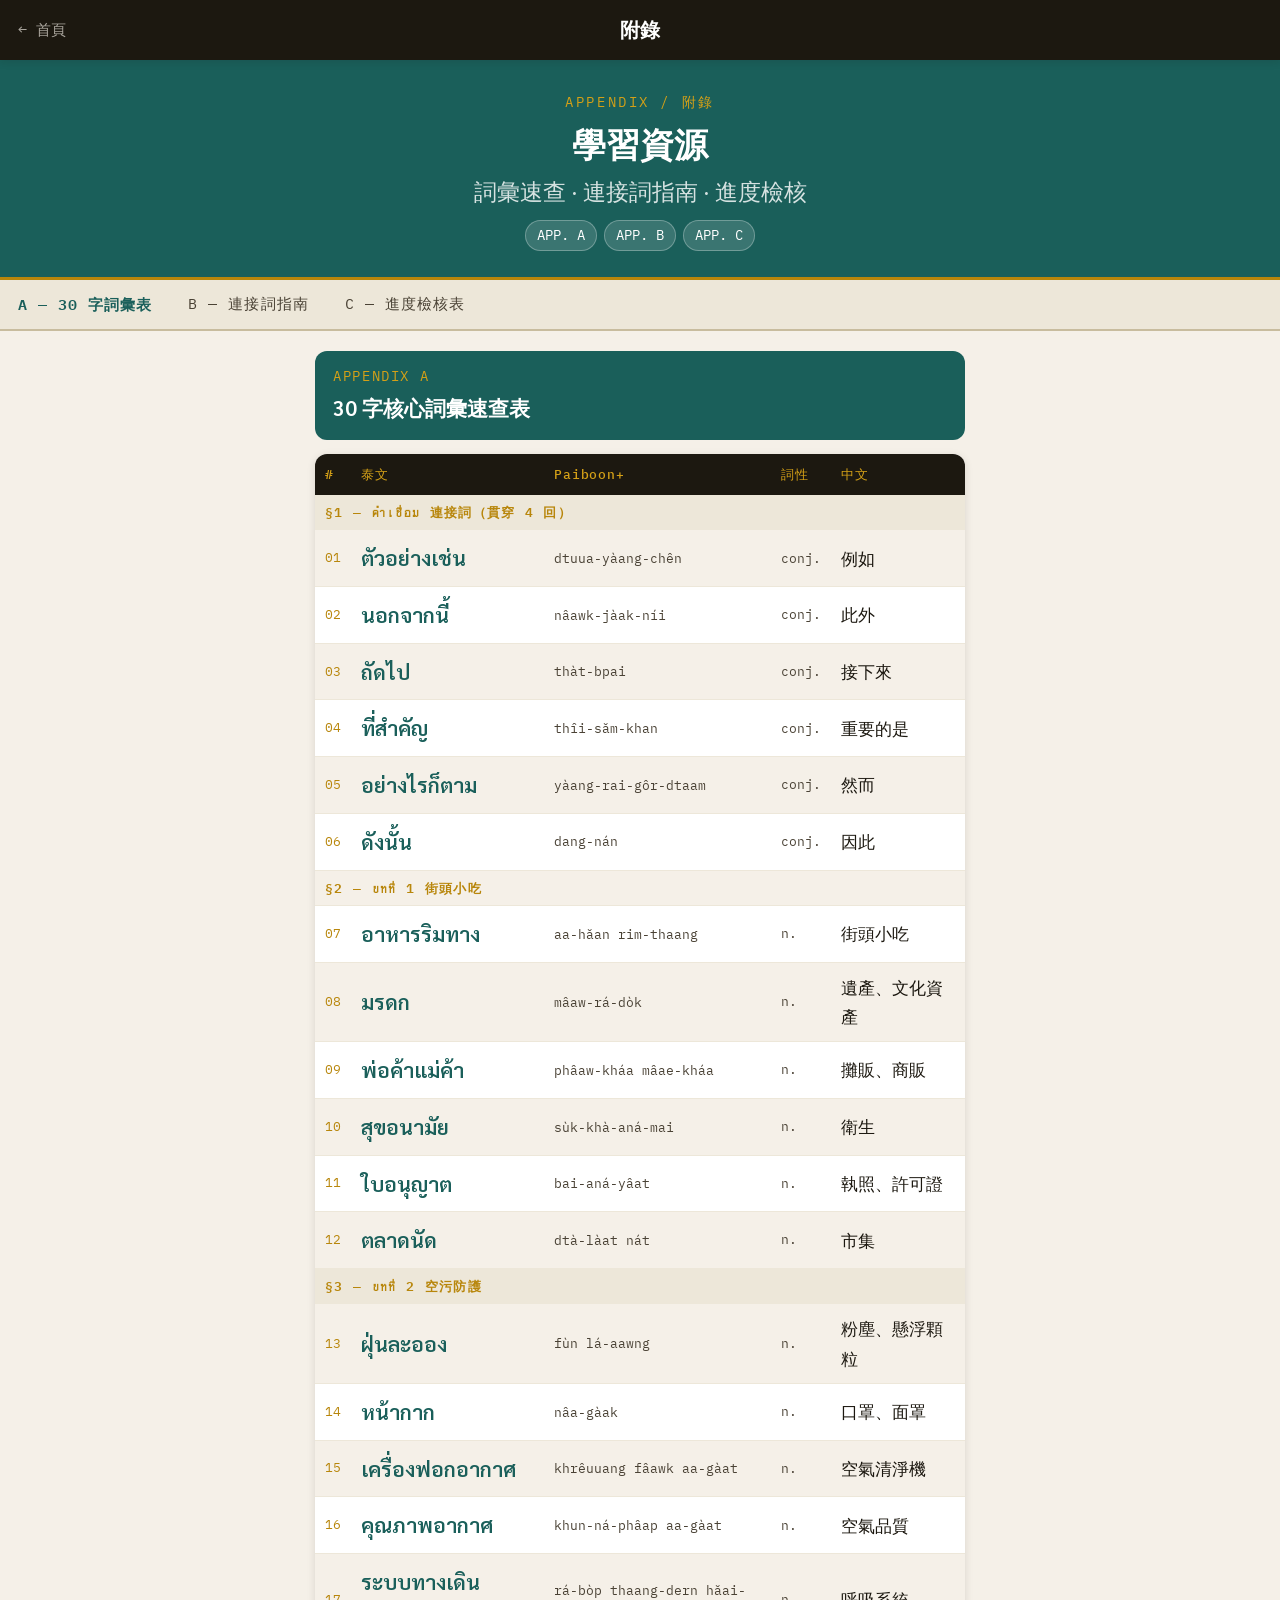
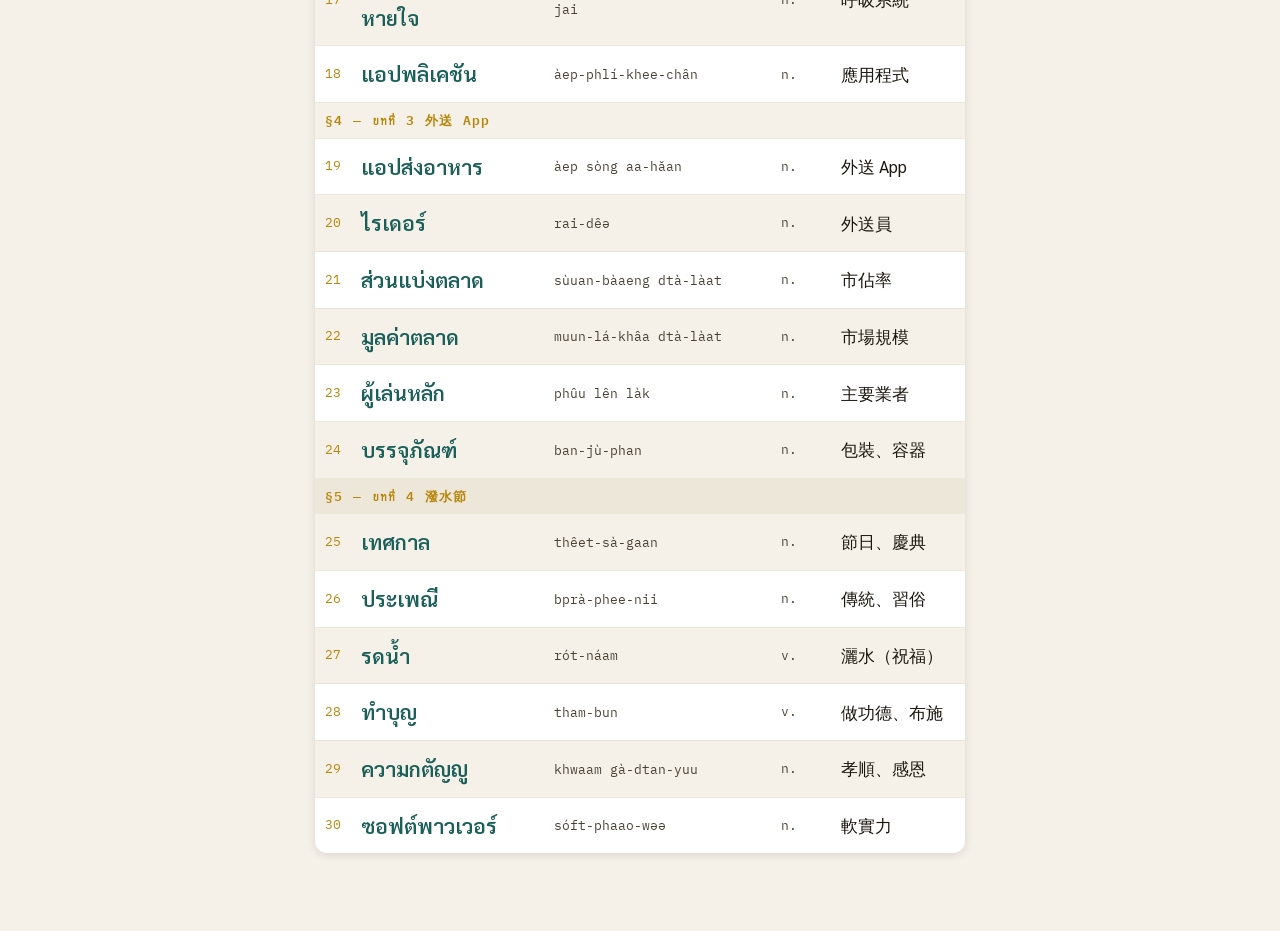
==== commit f0efad25: "Add files via upload" ====
--- a/appendix.html
+++ b/appendix.html
@@ -113,44 +113,44 @@
     </thead>
     <tbody>
       <tr class="section-row"><td colspan="5">§1 — คำเชื่อม 連接詞（貫穿 4 回）</td></tr>
-      <tr><td class="num-cell">01</td><td class="thai-cell">ตัวอย่างเช่น<button class="speak-btn" onclick="speak('ตัวอย่างเช่น')" title="發音">🔊</button></td><td class="rom-cell">dtuua-yàang-chên</td><td class="pos-cell">conj.</td><td>例如</td></tr>
-      <tr><td class="num-cell">02</td><td class="thai-cell">นอกจากนี้<button class="speak-btn" onclick="speak('นอกจากนี้')" title="發音">🔊</button></td><td class="rom-cell">nâawk-jàak-níi</td><td class="pos-cell">conj.</td><td>此外</td></tr>
-      <tr><td class="num-cell">03</td><td class="thai-cell">ถัดไป<button class="speak-btn" onclick="speak('ถัดไป')" title="發音">🔊</button></td><td class="rom-cell">thàt-bpai</td><td class="pos-cell">conj.</td><td>接下來</td></tr>
-      <tr><td class="num-cell">04</td><td class="thai-cell">ที่สำคัญ<button class="speak-btn" onclick="speak('ที่สำคัญ')" title="發音">🔊</button></td><td class="rom-cell">thîi-sǎm-khan</td><td class="pos-cell">conj.</td><td>重要的是</td></tr>
-      <tr><td class="num-cell">05</td><td class="thai-cell">อย่างไรก็ตาม<button class="speak-btn" onclick="speak('อย่างไรก็ตาม')" title="發音">🔊</button></td><td class="rom-cell">yàang-rai-gôr-dtaam</td><td class="pos-cell">conj.</td><td>然而</td></tr>
-      <tr><td class="num-cell">06</td><td class="thai-cell">ดังนั้น<button class="speak-btn" onclick="speak('ดังนั้น')" title="發音">🔊</button></td><td class="rom-cell">dang-nán</td><td class="pos-cell">conj.</td><td>因此</td></tr>
+      <tr><td class="num-cell">01</td><td class="thai-cell" onclick="speak('ตัวอย่างเช่น')" title="點擊發音" style="cursor:pointer">ตัวอย่างเช่น</td><td class="rom-cell">dtuua-yàang-chên</td><td class="pos-cell">conj.</td><td>例如</td></tr>
+      <tr><td class="num-cell">02</td><td class="thai-cell" onclick="speak('นอกจากนี้')" title="點擊發音" style="cursor:pointer">นอกจากนี้</td><td class="rom-cell">nâawk-jàak-níi</td><td class="pos-cell">conj.</td><td>此外</td></tr>
+      <tr><td class="num-cell">03</td><td class="thai-cell" onclick="speak('ถัดไป')" title="點擊發音" style="cursor:pointer">ถัดไป</td><td class="rom-cell">thàt-bpai</td><td class="pos-cell">conj.</td><td>接下來</td></tr>
+      <tr><td class="num-cell">04</td><td class="thai-cell" onclick="speak('ที่สำคัญ')" title="點擊發音" style="cursor:pointer">ที่สำคัญ</td><td class="rom-cell">thîi-sǎm-khan</td><td class="pos-cell">conj.</td><td>重要的是</td></tr>
+      <tr><td class="num-cell">05</td><td class="thai-cell" onclick="speak('อย่างไรก็ตาม')" title="點擊發音" style="cursor:pointer">อย่างไรก็ตาม</td><td class="rom-cell">yàang-rai-gôr-dtaam</td><td class="pos-cell">conj.</td><td>然而</td></tr>
+      <tr><td class="num-cell">06</td><td class="thai-cell" onclick="speak('ดังนั้น')" title="點擊發音" style="cursor:pointer">ดังนั้น</td><td class="rom-cell">dang-nán</td><td class="pos-cell">conj.</td><td>因此</td></tr>
 
       <tr class="section-row"><td colspan="5">§2 — บทที่ 1 街頭小吃</td></tr>
-      <tr><td class="num-cell">07</td><td class="thai-cell">อาหารริมทาง<button class="speak-btn" onclick="speak('อาหารริมทาง')" title="發音">🔊</button></td><td class="rom-cell">aa-hǎan rim-thaang</td><td class="pos-cell">n.</td><td>街頭小吃</td></tr>
-      <tr><td class="num-cell">08</td><td class="thai-cell">มรดก<button class="speak-btn" onclick="speak('มรดก')" title="發音">🔊</button></td><td class="rom-cell">mâaw-rá-dòk</td><td class="pos-cell">n.</td><td>遺產、文化資產</td></tr>
-      <tr><td class="num-cell">09</td><td class="thai-cell">พ่อค้าแม่ค้า<button class="speak-btn" onclick="speak('พ่อค้าแม่ค้า')" title="發音">🔊</button></td><td class="rom-cell">phâaw-kháa mâae-kháa</td><td class="pos-cell">n.</td><td>攤販、商販</td></tr>
-      <tr><td class="num-cell">10</td><td class="thai-cell">สุขอนามัย<button class="speak-btn" onclick="speak('สุขอนามัย')" title="發音">🔊</button></td><td class="rom-cell">sùk-khà-aná-mai</td><td class="pos-cell">n.</td><td>衛生</td></tr>
-      <tr><td class="num-cell">11</td><td class="thai-cell">ใบอนุญาต<button class="speak-btn" onclick="speak('ใบอนุญาต')" title="發音">🔊</button></td><td class="rom-cell">bai-aná-yâat</td><td class="pos-cell">n.</td><td>執照、許可證</td></tr>
-      <tr><td class="num-cell">12</td><td class="thai-cell">ตลาดนัด<button class="speak-btn" onclick="speak('ตลาดนัด')" title="發音">🔊</button></td><td class="rom-cell">dtà-làat nát</td><td class="pos-cell">n.</td><td>市集</td></tr>
+      <tr><td class="num-cell">07</td><td class="thai-cell" onclick="speak('อาหารริมทาง')" title="點擊發音" style="cursor:pointer">อาหารริมทาง</td><td class="rom-cell">aa-hǎan rim-thaang</td><td class="pos-cell">n.</td><td>街頭小吃</td></tr>
+      <tr><td class="num-cell">08</td><td class="thai-cell" onclick="speak('มรดก')" title="點擊發音" style="cursor:pointer">มรดก</td><td class="rom-cell">mâaw-rá-dòk</td><td class="pos-cell">n.</td><td>遺產、文化資產</td></tr>
+      <tr><td class="num-cell">09</td><td class="thai-cell" onclick="speak('พ่อค้าแม่ค้า')" title="點擊發音" style="cursor:pointer">พ่อค้าแม่ค้า</td><td class="rom-cell">phâaw-kháa mâae-kháa</td><td class="pos-cell">n.</td><td>攤販、商販</td></tr>
+      <tr><td class="num-cell">10</td><td class="thai-cell" onclick="speak('สุขอนามัย')" title="點擊發音" style="cursor:pointer">สุขอนามัย</td><td class="rom-cell">sùk-khà-aná-mai</td><td class="pos-cell">n.</td><td>衛生</td></tr>
+      <tr><td class="num-cell">11</td><td class="thai-cell" onclick="speak('ใบอนุญาต')" title="點擊發音" style="cursor:pointer">ใบอนุญาต</td><td class="rom-cell">bai-aná-yâat</td><td class="pos-cell">n.</td><td>執照、許可證</td></tr>
+      <tr><td class="num-cell">12</td><td class="thai-cell" onclick="speak('ตลาดนัด')" title="點擊發音" style="cursor:pointer">ตลาดนัด</td><td class="rom-cell">dtà-làat nát</td><td class="pos-cell">n.</td><td>市集</td></tr>
 
       <tr class="section-row"><td colspan="5">§3 — บทที่ 2 空污防護</td></tr>
-      <tr><td class="num-cell">13</td><td class="thai-cell">ฝุ่นละออง<button class="speak-btn" onclick="speak('ฝุ่นละออง')" title="發音">🔊</button></td><td class="rom-cell">fùn lá-aawng</td><td class="pos-cell">n.</td><td>粉塵、懸浮顆粒</td></tr>
-      <tr><td class="num-cell">14</td><td class="thai-cell">หน้ากาก<button class="speak-btn" onclick="speak('หน้ากาก')" title="發音">🔊</button></td><td class="rom-cell">nâa-gàak</td><td class="pos-cell">n.</td><td>口罩、面罩</td></tr>
-      <tr><td class="num-cell">15</td><td class="thai-cell">เครื่องฟอกอากาศ<button class="speak-btn" onclick="speak('เครื่องฟอกอากาศ')" title="發音">🔊</button></td><td class="rom-cell">khrêuuang fâawk aa-gàat</td><td class="pos-cell">n.</td><td>空氣清淨機</td></tr>
-      <tr><td class="num-cell">16</td><td class="thai-cell">คุณภาพอากาศ<button class="speak-btn" onclick="speak('คุณภาพอากาศ')" title="發音">🔊</button></td><td class="rom-cell">khun-ná-phâap aa-gàat</td><td class="pos-cell">n.</td><td>空氣品質</td></tr>
-      <tr><td class="num-cell">17</td><td class="thai-cell">ระบบทางเดินหายใจ<button class="speak-btn" onclick="speak('ระบบทางเดินหายใจ')" title="發音">🔊</button></td><td class="rom-cell">rá-bòp thaang-dern hǎai-jai</td><td class="pos-cell">n.</td><td>呼吸系統</td></tr>
-      <tr><td class="num-cell">18</td><td class="thai-cell">แอปพลิเคชัน<button class="speak-btn" onclick="speak('แอปพลิเคชัน')" title="發音">🔊</button></td><td class="rom-cell">àep-phlí-khee-chân</td><td class="pos-cell">n.</td><td>應用程式</td></tr>
+      <tr><td class="num-cell">13</td><td class="thai-cell" onclick="speak('ฝุ่นละออง')" title="點擊發音" style="cursor:pointer">ฝุ่นละออง</td><td class="rom-cell">fùn lá-aawng</td><td class="pos-cell">n.</td><td>粉塵、懸浮顆粒</td></tr>
+      <tr><td class="num-cell">14</td><td class="thai-cell" onclick="speak('หน้ากาก')" title="點擊發音" style="cursor:pointer">หน้ากาก</td><td class="rom-cell">nâa-gàak</td><td class="pos-cell">n.</td><td>口罩、面罩</td></tr>
+      <tr><td class="num-cell">15</td><td class="thai-cell" onclick="speak('เครื่องฟอกอากาศ')" title="點擊發音" style="cursor:pointer">เครื่องฟอกอากาศ</td><td class="rom-cell">khrêuuang fâawk aa-gàat</td><td class="pos-cell">n.</td><td>空氣清淨機</td></tr>
+      <tr><td class="num-cell">16</td><td class="thai-cell" onclick="speak('คุณภาพอากาศ')" title="點擊發音" style="cursor:pointer">คุณภาพอากาศ</td><td class="rom-cell">khun-ná-phâap aa-gàat</td><td class="pos-cell">n.</td><td>空氣品質</td></tr>
+      <tr><td class="num-cell">17</td><td class="thai-cell" onclick="speak('ระบบทางเดินหายใจ')" title="點擊發音" style="cursor:pointer">ระบบทางเดินหายใจ</td><td class="rom-cell">rá-bòp thaang-dern hǎai-jai</td><td class="pos-cell">n.</td><td>呼吸系統</td></tr>
+      <tr><td class="num-cell">18</td><td class="thai-cell" onclick="speak('แอปพลิเคชัน')" title="點擊發音" style="cursor:pointer">แอปพลิเคชัน</td><td class="rom-cell">àep-phlí-khee-chân</td><td class="pos-cell">n.</td><td>應用程式</td></tr>
 
       <tr class="section-row"><td colspan="5">§4 — บทที่ 3 外送 App</td></tr>
-      <tr><td class="num-cell">19</td><td class="thai-cell">แอปส่งอาหาร<button class="speak-btn" onclick="speak('แอปส่งอาหาร')" title="發音">🔊</button></td><td class="rom-cell">àep sòng aa-hǎan</td><td class="pos-cell">n.</td><td>外送 App</td></tr>
-      <tr><td class="num-cell">20</td><td class="thai-cell">ไรเดอร์<button class="speak-btn" onclick="speak('ไรเดอร์')" title="發音">🔊</button></td><td class="rom-cell">rai-dêə</td><td class="pos-cell">n.</td><td>外送員</td></tr>
-      <tr><td class="num-cell">21</td><td class="thai-cell">ส่วนแบ่งตลาด<button class="speak-btn" onclick="speak('ส่วนแบ่งตลาด')" title="發音">🔊</button></td><td class="rom-cell">sùuan-bàaeng dtà-làat</td><td class="pos-cell">n.</td><td>市佔率</td></tr>
-      <tr><td class="num-cell">22</td><td class="thai-cell">มูลค่าตลาด<button class="speak-btn" onclick="speak('มูลค่าตลาด')" title="發音">🔊</button></td><td class="rom-cell">muun-lá-khâa dtà-làat</td><td class="pos-cell">n.</td><td>市場規模</td></tr>
-      <tr><td class="num-cell">23</td><td class="thai-cell">ผู้เล่นหลัก<button class="speak-btn" onclick="speak('ผู้เล่นหลัก')" title="發音">🔊</button></td><td class="rom-cell">phûu lên làk</td><td class="pos-cell">n.</td><td>主要業者</td></tr>
-      <tr><td class="num-cell">24</td><td class="thai-cell">บรรจุภัณฑ์<button class="speak-btn" onclick="speak('บรรจุภัณฑ์')" title="發音">🔊</button></td><td class="rom-cell">ban-jù-phan</td><td class="pos-cell">n.</td><td>包裝、容器</td></tr>
+      <tr><td class="num-cell">19</td><td class="thai-cell" onclick="speak('แอปส่งอาหาร')" title="點擊發音" style="cursor:pointer">แอปส่งอาหาร</td><td class="rom-cell">àep sòng aa-hǎan</td><td class="pos-cell">n.</td><td>外送 App</td></tr>
+      <tr><td class="num-cell">20</td><td class="thai-cell" onclick="speak('ไรเดอร์')" title="點擊發音" style="cursor:pointer">ไรเดอร์</td><td class="rom-cell">rai-dêə</td><td class="pos-cell">n.</td><td>外送員</td></tr>
+      <tr><td class="num-cell">21</td><td class="thai-cell" onclick="speak('ส่วนแบ่งตลาด')" title="點擊發音" style="cursor:pointer">ส่วนแบ่งตลาด</td><td class="rom-cell">sùuan-bàaeng dtà-làat</td><td class="pos-cell">n.</td><td>市佔率</td></tr>
+      <tr><td class="num-cell">22</td><td class="thai-cell" onclick="speak('มูลค่าตลาด')" title="點擊發音" style="cursor:pointer">มูลค่าตลาด</td><td class="rom-cell">muun-lá-khâa dtà-làat</td><td class="pos-cell">n.</td><td>市場規模</td></tr>
+      <tr><td class="num-cell">23</td><td class="thai-cell" onclick="speak('ผู้เล่นหลัก')" title="點擊發音" style="cursor:pointer">ผู้เล่นหลัก</td><td class="rom-cell">phûu lên làk</td><td class="pos-cell">n.</td><td>主要業者</td></tr>
+      <tr><td class="num-cell">24</td><td class="thai-cell" onclick="speak('บรรจุภัณฑ์')" title="點擊發音" style="cursor:pointer">บรรจุภัณฑ์</td><td class="rom-cell">ban-jù-phan</td><td class="pos-cell">n.</td><td>包裝、容器</td></tr>
 
       <tr class="section-row"><td colspan="5">§5 — บทที่ 4 潑水節</td></tr>
-      <tr><td class="num-cell">25</td><td class="thai-cell">เทศกาล<button class="speak-btn" onclick="speak('เทศกาล')" title="發音">🔊</button></td><td class="rom-cell">thêet-sà-gaan</td><td class="pos-cell">n.</td><td>節日、慶典</td></tr>
-      <tr><td class="num-cell">26</td><td class="thai-cell">ประเพณี<button class="speak-btn" onclick="speak('ประเพณี')" title="發音">🔊</button></td><td class="rom-cell">bprà-phee-nii</td><td class="pos-cell">n.</td><td>傳統、習俗</td></tr>
-      <tr><td class="num-cell">27</td><td class="thai-cell">รดน้ำ<button class="speak-btn" onclick="speak('รดน้ำ')" title="發音">🔊</button></td><td class="rom-cell">rót-náam</td><td class="pos-cell">v.</td><td>灑水（祝福）</td></tr>
-      <tr><td class="num-cell">28</td><td class="thai-cell">ทำบุญ<button class="speak-btn" onclick="speak('ทำบุญ')" title="發音">🔊</button></td><td class="rom-cell">tham-bun</td><td class="pos-cell">v.</td><td>做功德、布施</td></tr>
-      <tr><td class="num-cell">29</td><td class="thai-cell">ความกตัญญู<button class="speak-btn" onclick="speak('ความกตัญญู')" title="發音">🔊</button></td><td class="rom-cell">khwaam gà-dtan-yuu</td><td class="pos-cell">n.</td><td>孝順、感恩</td></tr>
-      <tr><td class="num-cell">30</td><td class="thai-cell">ซอฟต์พาวเวอร์<button class="speak-btn" onclick="speak('ซอฟต์พาวเวอร์')" title="發音">🔊</button></td><td class="rom-cell">sóft-phaao-wəə</td><td class="pos-cell">n.</td><td>軟實力</td></tr>
+      <tr><td class="num-cell">25</td><td class="thai-cell" onclick="speak('เทศกาล')" title="點擊發音" style="cursor:pointer">เทศกาล</td><td class="rom-cell">thêet-sà-gaan</td><td class="pos-cell">n.</td><td>節日、慶典</td></tr>
+      <tr><td class="num-cell">26</td><td class="thai-cell" onclick="speak('ประเพณี')" title="點擊發音" style="cursor:pointer">ประเพณี</td><td class="rom-cell">bprà-phee-nii</td><td class="pos-cell">n.</td><td>傳統、習俗</td></tr>
+      <tr><td class="num-cell">27</td><td class="thai-cell" onclick="speak('รดน้ำ')" title="點擊發音" style="cursor:pointer">รดน้ำ</td><td class="rom-cell">rót-náam</td><td class="pos-cell">v.</td><td>灑水（祝福）</td></tr>
+      <tr><td class="num-cell">28</td><td class="thai-cell" onclick="speak('ทำบุญ')" title="點擊發音" style="cursor:pointer">ทำบุญ</td><td class="rom-cell">tham-bun</td><td class="pos-cell">v.</td><td>做功德、布施</td></tr>
+      <tr><td class="num-cell">29</td><td class="thai-cell" onclick="speak('ความกตัญญู')" title="點擊發音" style="cursor:pointer">ความกตัญญู</td><td class="rom-cell">khwaam gà-dtan-yuu</td><td class="pos-cell">n.</td><td>孝順、感恩</td></tr>
+      <tr><td class="num-cell">30</td><td class="thai-cell" onclick="speak('ซอฟต์พาวเวอร์')" title="點擊發音" style="cursor:pointer">ซอฟต์พาวเวอร์</td><td class="rom-cell">sóft-phaao-wəə</td><td class="pos-cell">n.</td><td>軟實力</td></tr>
     </tbody>
   </table>
 </div>
--- a/shared.css
+++ b/shared.css
@@ -55,7 +55,7 @@
 .vgrid{display:grid;grid-template-columns:1fr;gap:9px}
 .vcard{background:#fff;border:1px solid var(--border);border-radius:var(--rs);padding:13px 15px;display:grid;grid-template-columns:26px 1fr;gap:0 11px;box-shadow:0 1px 4px var(--shad)}
 .vnum{font-family:'IBM Plex Mono',monospace;font-size:.62rem;color:var(--gold);padding-top:2px;font-weight:500}
-.vthai{font-family:'Sarabun',sans-serif;font-size:1.08rem;font-weight:600;color:var(--teal);margin-bottom:1px}
+.vthai{font-family:'Sarabun',sans-serif;font-size:1.08rem;font-weight:600;color:var(--teal);margin-bottom:1px;cursor:pointer;user-select:none}
 .vrom{font-family:'IBM Plex Mono',monospace;font-size:.72rem;color:var(--ink2);margin-bottom:2px}
 .vzh{font-size:1rem;color:var(--ink);font-weight:600}
 .vpos{display:inline-block;font-family:'IBM Plex Mono',monospace;font-size:.57rem;background:var(--cream-dark);color:var(--ink2);border-radius:3px;padding:1px 5px;margin-left:5px;vertical-align:middle}
@@ -140,9 +140,29 @@
 .conj-compact{display:flex;align-items:center;justify-content:space-between;padding:10px 14px;background:#fff;border:1px solid var(--border);border-radius:var(--rs);margin-bottom:7px;box-shadow:0 1px 3px var(--shad)}
 .conj-compact:hover{border-color:var(--teal)}
 .cc-left{display:flex;align-items:center;gap:10px}
-.cc-thai{font-family:'Sarabun',sans-serif;font-size:1.05rem;font-weight:700;color:var(--teal)}
+.cc-thai{font-family:'Sarabun',sans-serif;font-size:1.05rem;font-weight:700;color:var(--teal);cursor:pointer;user-select:none}
 .cc-zh{font-size:.88rem;color:var(--ink2)}
 .cc-right{display:flex;align-items:center;gap:8px}
 .cc-link{font-family:'IBM Plex Mono',monospace;font-size:.6rem;color:var(--gold);text-decoration:none;border:1px solid var(--gold);border-radius:3px;padding:2px 6px;white-space:nowrap}
 .cc-link:hover{background:var(--gold);color:var(--ink)}
 .conj-compact-label{font-family:'IBM Plex Mono',monospace;font-size:.65rem;letter-spacing:.1em;color:var(--ink2);margin:16px 0 8px;padding:6px 10px;background:var(--cream-dark);border-radius:var(--rs);border-left:3px solid var(--teal)}
+
+/* ── READER BAR ── */
+.reader-bar{background:var(--ink);border-radius:var(--rs);padding:10px 14px;margin-bottom:14px;display:flex;flex-direction:column;gap:8px}
+.rd-mode-toggle{display:flex;gap:0;background:rgba(255,255,255,.1);border-radius:5px;padding:3px;width:fit-content}
+.rd-mode-btn{background:none;border:none;color:rgba(255,255,255,.55);font-family:'IBM Plex Mono',monospace;font-size:.68rem;letter-spacing:.05em;padding:5px 13px;border-radius:4px;cursor:pointer;transition:all .18s}
+.rd-mode-btn.active{background:var(--teal);color:#fff}
+.rd-mode-btn:hover:not(.active){color:#fff}
+.rd-controls{display:flex;align-items:center;flex-wrap:wrap;gap:7px}
+.rd-btn{background:none;border:1.5px solid rgba(255,255,255,.3);color:#fff;border-radius:5px;width:36px;height:36px;font-size:.85rem;cursor:pointer;transition:all .18s;display:flex;align-items:center;justify-content:center;flex-shrink:0}
+.rd-btn:hover:not(:disabled){background:rgba(255,255,255,.15);border-color:#fff}
+.rd-btn:disabled{opacity:.28;cursor:default}
+.rd-loop-btn.loop-on{background:var(--gold);border-color:var(--gold);color:var(--ink)}
+.rd-speed-wrap{display:flex;align-items:center;gap:5px;margin-left:2px}
+.rd-speed-label{font-family:'IBM Plex Mono',monospace;font-size:.6rem;color:rgba(255,255,255,.5);white-space:nowrap}
+.rd-speed{width:68px;height:3px;accent-color:var(--gold2);cursor:pointer}
+.rd-speed-val{font-family:'IBM Plex Mono',monospace;font-size:.63rem;color:var(--gold2);min-width:34px}
+.rd-status{font-family:'IBM Plex Mono',monospace;font-size:.62rem;color:rgba(255,255,255,.4);margin-left:auto;white-space:nowrap}
+.para-active{background:rgba(184,134,11,.18);border-radius:5px;padding:2px 4px;margin:-2px -4px;transition:background .3s}
+
+.vthai:hover,.cc-thai:hover{opacity:.75}
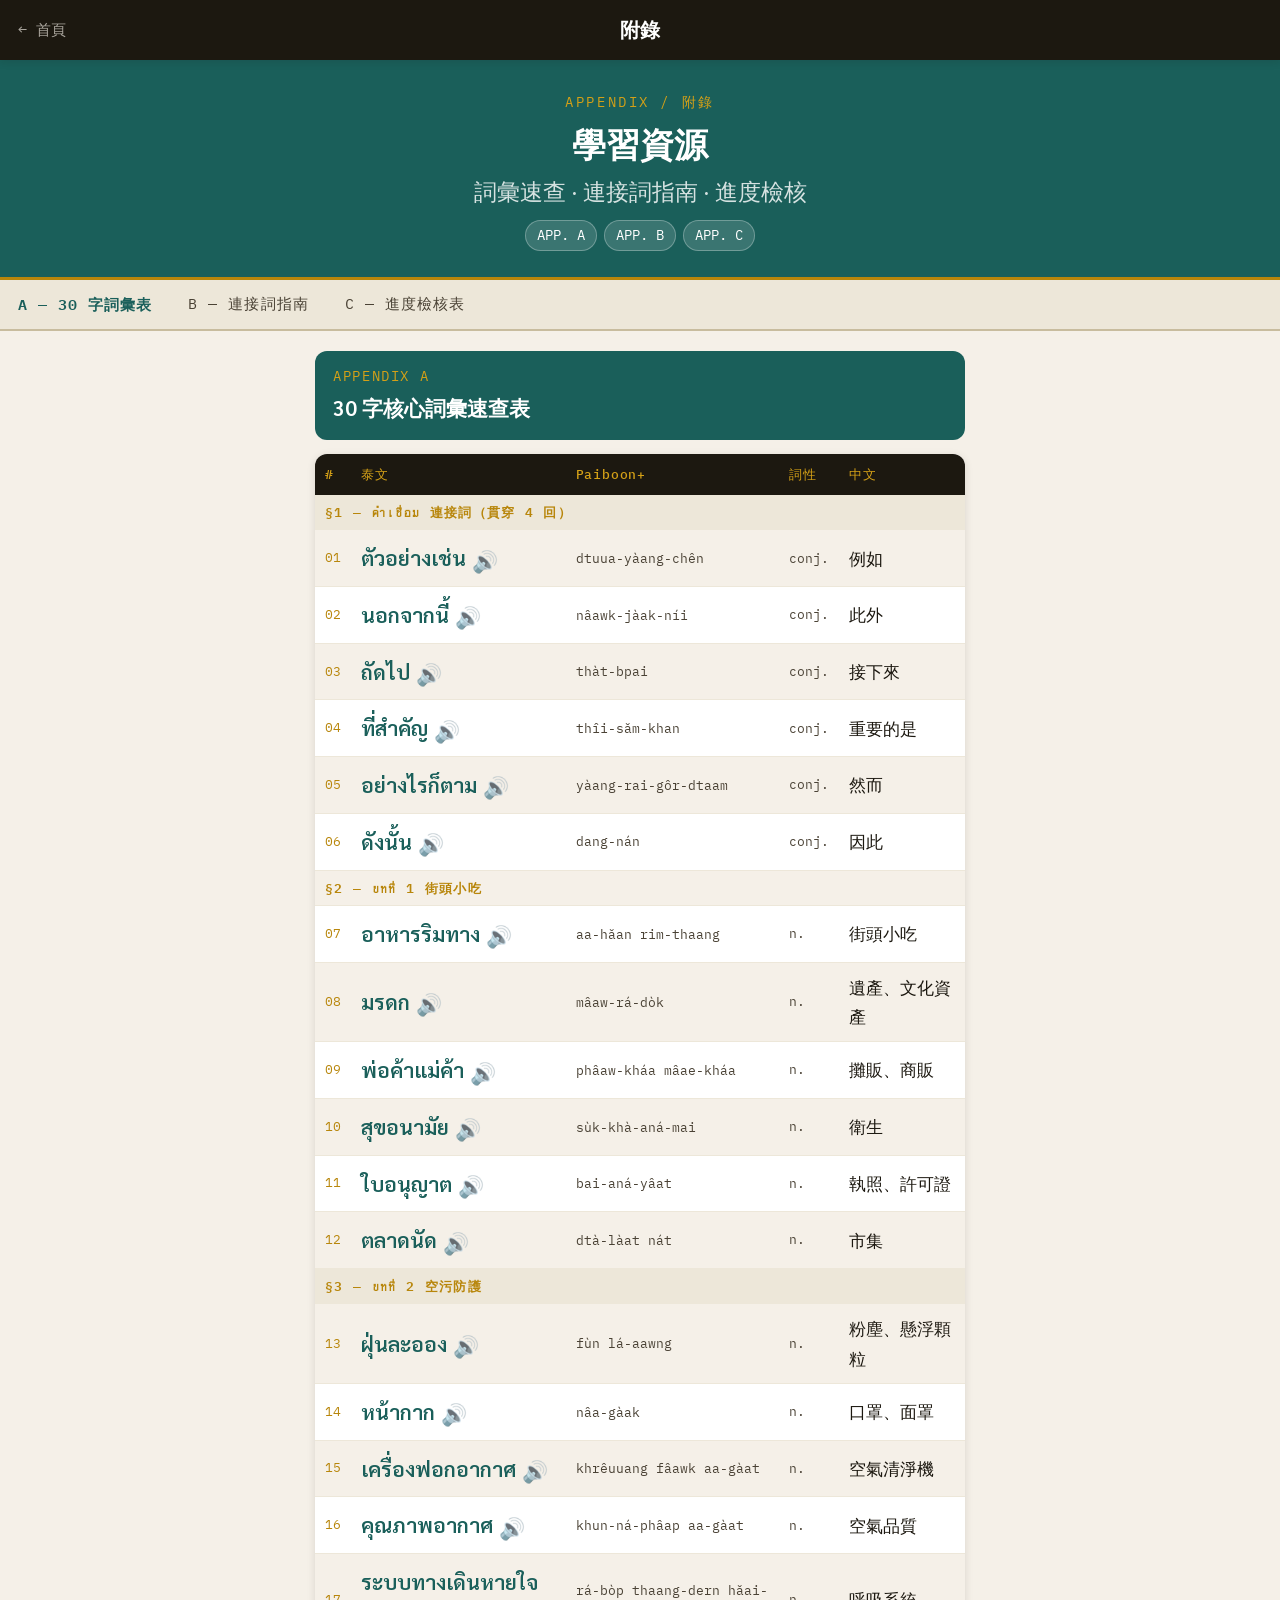
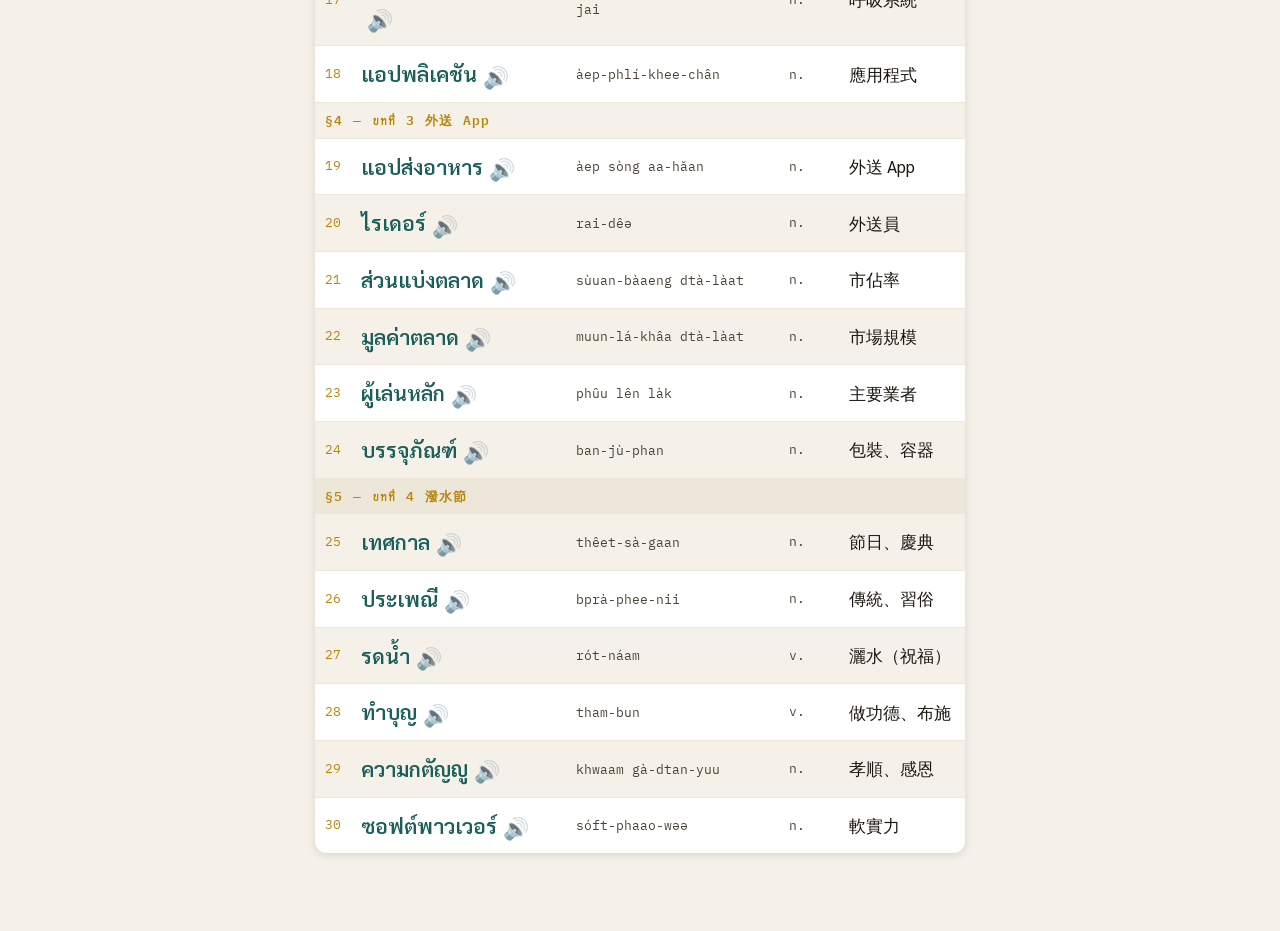
==== commit f958d783: "Add files via upload" ====
--- a/appendix.html
+++ b/appendix.html
@@ -113,44 +113,44 @@
     </thead>
     <tbody>
       <tr class="section-row"><td colspan="5">§1 — คำเชื่อม 連接詞（貫穿 4 回）</td></tr>
-      <tr><td class="num-cell">01</td><td class="thai-cell" onclick="speak('ตัวอย่างเช่น')" title="點擊發音" style="cursor:pointer">ตัวอย่างเช่น</td><td class="rom-cell">dtuua-yàang-chên</td><td class="pos-cell">conj.</td><td>例如</td></tr>
-      <tr><td class="num-cell">02</td><td class="thai-cell" onclick="speak('นอกจากนี้')" title="點擊發音" style="cursor:pointer">นอกจากนี้</td><td class="rom-cell">nâawk-jàak-níi</td><td class="pos-cell">conj.</td><td>此外</td></tr>
-      <tr><td class="num-cell">03</td><td class="thai-cell" onclick="speak('ถัดไป')" title="點擊發音" style="cursor:pointer">ถัดไป</td><td class="rom-cell">thàt-bpai</td><td class="pos-cell">conj.</td><td>接下來</td></tr>
-      <tr><td class="num-cell">04</td><td class="thai-cell" onclick="speak('ที่สำคัญ')" title="點擊發音" style="cursor:pointer">ที่สำคัญ</td><td class="rom-cell">thîi-sǎm-khan</td><td class="pos-cell">conj.</td><td>重要的是</td></tr>
-      <tr><td class="num-cell">05</td><td class="thai-cell" onclick="speak('อย่างไรก็ตาม')" title="點擊發音" style="cursor:pointer">อย่างไรก็ตาม</td><td class="rom-cell">yàang-rai-gôr-dtaam</td><td class="pos-cell">conj.</td><td>然而</td></tr>
-      <tr><td class="num-cell">06</td><td class="thai-cell" onclick="speak('ดังนั้น')" title="點擊發音" style="cursor:pointer">ดังนั้น</td><td class="rom-cell">dang-nán</td><td class="pos-cell">conj.</td><td>因此</td></tr>
+      <tr><td class="num-cell">01</td><td class="thai-cell">ตัวอย่างเช่น<button class="speak-btn" onclick="speak('ตัวอย่างเช่น')" title="發音">🔊</button></td><td class="rom-cell">dtuua-yàang-chên</td><td class="pos-cell">conj.</td><td>例如</td></tr>
+      <tr><td class="num-cell">02</td><td class="thai-cell">นอกจากนี้<button class="speak-btn" onclick="speak('นอกจากนี้')" title="發音">🔊</button></td><td class="rom-cell">nâawk-jàak-níi</td><td class="pos-cell">conj.</td><td>此外</td></tr>
+      <tr><td class="num-cell">03</td><td class="thai-cell">ถัดไป<button class="speak-btn" onclick="speak('ถัดไป')" title="發音">🔊</button></td><td class="rom-cell">thàt-bpai</td><td class="pos-cell">conj.</td><td>接下來</td></tr>
+      <tr><td class="num-cell">04</td><td class="thai-cell">ที่สำคัญ<button class="speak-btn" onclick="speak('ที่สำคัญ')" title="發音">🔊</button></td><td class="rom-cell">thîi-sǎm-khan</td><td class="pos-cell">conj.</td><td>重要的是</td></tr>
+      <tr><td class="num-cell">05</td><td class="thai-cell">อย่างไรก็ตาม<button class="speak-btn" onclick="speak('อย่างไรก็ตาม')" title="發音">🔊</button></td><td class="rom-cell">yàang-rai-gôr-dtaam</td><td class="pos-cell">conj.</td><td>然而</td></tr>
+      <tr><td class="num-cell">06</td><td class="thai-cell">ดังนั้น<button class="speak-btn" onclick="speak('ดังนั้น')" title="發音">🔊</button></td><td class="rom-cell">dang-nán</td><td class="pos-cell">conj.</td><td>因此</td></tr>
 
       <tr class="section-row"><td colspan="5">§2 — บทที่ 1 街頭小吃</td></tr>
-      <tr><td class="num-cell">07</td><td class="thai-cell" onclick="speak('อาหารริมทาง')" title="點擊發音" style="cursor:pointer">อาหารริมทาง</td><td class="rom-cell">aa-hǎan rim-thaang</td><td class="pos-cell">n.</td><td>街頭小吃</td></tr>
-      <tr><td class="num-cell">08</td><td class="thai-cell" onclick="speak('มรดก')" title="點擊發音" style="cursor:pointer">มรดก</td><td class="rom-cell">mâaw-rá-dòk</td><td class="pos-cell">n.</td><td>遺產、文化資產</td></tr>
-      <tr><td class="num-cell">09</td><td class="thai-cell" onclick="speak('พ่อค้าแม่ค้า')" title="點擊發音" style="cursor:pointer">พ่อค้าแม่ค้า</td><td class="rom-cell">phâaw-kháa mâae-kháa</td><td class="pos-cell">n.</td><td>攤販、商販</td></tr>
-      <tr><td class="num-cell">10</td><td class="thai-cell" onclick="speak('สุขอนามัย')" title="點擊發音" style="cursor:pointer">สุขอนามัย</td><td class="rom-cell">sùk-khà-aná-mai</td><td class="pos-cell">n.</td><td>衛生</td></tr>
-      <tr><td class="num-cell">11</td><td class="thai-cell" onclick="speak('ใบอนุญาต')" title="點擊發音" style="cursor:pointer">ใบอนุญาต</td><td class="rom-cell">bai-aná-yâat</td><td class="pos-cell">n.</td><td>執照、許可證</td></tr>
-      <tr><td class="num-cell">12</td><td class="thai-cell" onclick="speak('ตลาดนัด')" title="點擊發音" style="cursor:pointer">ตลาดนัด</td><td class="rom-cell">dtà-làat nát</td><td class="pos-cell">n.</td><td>市集</td></tr>
+      <tr><td class="num-cell">07</td><td class="thai-cell">อาหารริมทาง<button class="speak-btn" onclick="speak('อาหารริมทาง')" title="發音">🔊</button></td><td class="rom-cell">aa-hǎan rim-thaang</td><td class="pos-cell">n.</td><td>街頭小吃</td></tr>
+      <tr><td class="num-cell">08</td><td class="thai-cell">มรดก<button class="speak-btn" onclick="speak('มรดก')" title="發音">🔊</button></td><td class="rom-cell">mâaw-rá-dòk</td><td class="pos-cell">n.</td><td>遺產、文化資產</td></tr>
+      <tr><td class="num-cell">09</td><td class="thai-cell">พ่อค้าแม่ค้า<button class="speak-btn" onclick="speak('พ่อค้าแม่ค้า')" title="發音">🔊</button></td><td class="rom-cell">phâaw-kháa mâae-kháa</td><td class="pos-cell">n.</td><td>攤販、商販</td></tr>
+      <tr><td class="num-cell">10</td><td class="thai-cell">สุขอนามัย<button class="speak-btn" onclick="speak('สุขอนามัย')" title="發音">🔊</button></td><td class="rom-cell">sùk-khà-aná-mai</td><td class="pos-cell">n.</td><td>衛生</td></tr>
+      <tr><td class="num-cell">11</td><td class="thai-cell">ใบอนุญาต<button class="speak-btn" onclick="speak('ใบอนุญาต')" title="發音">🔊</button></td><td class="rom-cell">bai-aná-yâat</td><td class="pos-cell">n.</td><td>執照、許可證</td></tr>
+      <tr><td class="num-cell">12</td><td class="thai-cell">ตลาดนัด<button class="speak-btn" onclick="speak('ตลาดนัด')" title="發音">🔊</button></td><td class="rom-cell">dtà-làat nát</td><td class="pos-cell">n.</td><td>市集</td></tr>
 
       <tr class="section-row"><td colspan="5">§3 — บทที่ 2 空污防護</td></tr>
-      <tr><td class="num-cell">13</td><td class="thai-cell" onclick="speak('ฝุ่นละออง')" title="點擊發音" style="cursor:pointer">ฝุ่นละออง</td><td class="rom-cell">fùn lá-aawng</td><td class="pos-cell">n.</td><td>粉塵、懸浮顆粒</td></tr>
-      <tr><td class="num-cell">14</td><td class="thai-cell" onclick="speak('หน้ากาก')" title="點擊發音" style="cursor:pointer">หน้ากาก</td><td class="rom-cell">nâa-gàak</td><td class="pos-cell">n.</td><td>口罩、面罩</td></tr>
-      <tr><td class="num-cell">15</td><td class="thai-cell" onclick="speak('เครื่องฟอกอากาศ')" title="點擊發音" style="cursor:pointer">เครื่องฟอกอากาศ</td><td class="rom-cell">khrêuuang fâawk aa-gàat</td><td class="pos-cell">n.</td><td>空氣清淨機</td></tr>
-      <tr><td class="num-cell">16</td><td class="thai-cell" onclick="speak('คุณภาพอากาศ')" title="點擊發音" style="cursor:pointer">คุณภาพอากาศ</td><td class="rom-cell">khun-ná-phâap aa-gàat</td><td class="pos-cell">n.</td><td>空氣品質</td></tr>
-      <tr><td class="num-cell">17</td><td class="thai-cell" onclick="speak('ระบบทางเดินหายใจ')" title="點擊發音" style="cursor:pointer">ระบบทางเดินหายใจ</td><td class="rom-cell">rá-bòp thaang-dern hǎai-jai</td><td class="pos-cell">n.</td><td>呼吸系統</td></tr>
-      <tr><td class="num-cell">18</td><td class="thai-cell" onclick="speak('แอปพลิเคชัน')" title="點擊發音" style="cursor:pointer">แอปพลิเคชัน</td><td class="rom-cell">àep-phlí-khee-chân</td><td class="pos-cell">n.</td><td>應用程式</td></tr>
+      <tr><td class="num-cell">13</td><td class="thai-cell">ฝุ่นละออง<button class="speak-btn" onclick="speak('ฝุ่นละออง')" title="發音">🔊</button></td><td class="rom-cell">fùn lá-aawng</td><td class="pos-cell">n.</td><td>粉塵、懸浮顆粒</td></tr>
+      <tr><td class="num-cell">14</td><td class="thai-cell">หน้ากาก<button class="speak-btn" onclick="speak('หน้ากาก')" title="發音">🔊</button></td><td class="rom-cell">nâa-gàak</td><td class="pos-cell">n.</td><td>口罩、面罩</td></tr>
+      <tr><td class="num-cell">15</td><td class="thai-cell">เครื่องฟอกอากาศ<button class="speak-btn" onclick="speak('เครื่องฟอกอากาศ')" title="發音">🔊</button></td><td class="rom-cell">khrêuuang fâawk aa-gàat</td><td class="pos-cell">n.</td><td>空氣清淨機</td></tr>
+      <tr><td class="num-cell">16</td><td class="thai-cell">คุณภาพอากาศ<button class="speak-btn" onclick="speak('คุณภาพอากาศ')" title="發音">🔊</button></td><td class="rom-cell">khun-ná-phâap aa-gàat</td><td class="pos-cell">n.</td><td>空氣品質</td></tr>
+      <tr><td class="num-cell">17</td><td class="thai-cell">ระบบทางเดินหายใจ<button class="speak-btn" onclick="speak('ระบบทางเดินหายใจ')" title="發音">🔊</button></td><td class="rom-cell">rá-bòp thaang-dern hǎai-jai</td><td class="pos-cell">n.</td><td>呼吸系統</td></tr>
+      <tr><td class="num-cell">18</td><td class="thai-cell">แอปพลิเคชัน<button class="speak-btn" onclick="speak('แอปพลิเคชัน')" title="發音">🔊</button></td><td class="rom-cell">àep-phlí-khee-chân</td><td class="pos-cell">n.</td><td>應用程式</td></tr>
 
       <tr class="section-row"><td colspan="5">§4 — บทที่ 3 外送 App</td></tr>
-      <tr><td class="num-cell">19</td><td class="thai-cell" onclick="speak('แอปส่งอาหาร')" title="點擊發音" style="cursor:pointer">แอปส่งอาหาร</td><td class="rom-cell">àep sòng aa-hǎan</td><td class="pos-cell">n.</td><td>外送 App</td></tr>
-      <tr><td class="num-cell">20</td><td class="thai-cell" onclick="speak('ไรเดอร์')" title="點擊發音" style="cursor:pointer">ไรเดอร์</td><td class="rom-cell">rai-dêə</td><td class="pos-cell">n.</td><td>外送員</td></tr>
-      <tr><td class="num-cell">21</td><td class="thai-cell" onclick="speak('ส่วนแบ่งตลาด')" title="點擊發音" style="cursor:pointer">ส่วนแบ่งตลาด</td><td class="rom-cell">sùuan-bàaeng dtà-làat</td><td class="pos-cell">n.</td><td>市佔率</td></tr>
-      <tr><td class="num-cell">22</td><td class="thai-cell" onclick="speak('มูลค่าตลาด')" title="點擊發音" style="cursor:pointer">มูลค่าตลาด</td><td class="rom-cell">muun-lá-khâa dtà-làat</td><td class="pos-cell">n.</td><td>市場規模</td></tr>
-      <tr><td class="num-cell">23</td><td class="thai-cell" onclick="speak('ผู้เล่นหลัก')" title="點擊發音" style="cursor:pointer">ผู้เล่นหลัก</td><td class="rom-cell">phûu lên làk</td><td class="pos-cell">n.</td><td>主要業者</td></tr>
-      <tr><td class="num-cell">24</td><td class="thai-cell" onclick="speak('บรรจุภัณฑ์')" title="點擊發音" style="cursor:pointer">บรรจุภัณฑ์</td><td class="rom-cell">ban-jù-phan</td><td class="pos-cell">n.</td><td>包裝、容器</td></tr>
+      <tr><td class="num-cell">19</td><td class="thai-cell">แอปส่งอาหาร<button class="speak-btn" onclick="speak('แอปส่งอาหาร')" title="發音">🔊</button></td><td class="rom-cell">àep sòng aa-hǎan</td><td class="pos-cell">n.</td><td>外送 App</td></tr>
+      <tr><td class="num-cell">20</td><td class="thai-cell">ไรเดอร์<button class="speak-btn" onclick="speak('ไรเดอร์')" title="發音">🔊</button></td><td class="rom-cell">rai-dêə</td><td class="pos-cell">n.</td><td>外送員</td></tr>
+      <tr><td class="num-cell">21</td><td class="thai-cell">ส่วนแบ่งตลาด<button class="speak-btn" onclick="speak('ส่วนแบ่งตลาด')" title="發音">🔊</button></td><td class="rom-cell">sùuan-bàaeng dtà-làat</td><td class="pos-cell">n.</td><td>市佔率</td></tr>
+      <tr><td class="num-cell">22</td><td class="thai-cell">มูลค่าตลาด<button class="speak-btn" onclick="speak('มูลค่าตลาด')" title="發音">🔊</button></td><td class="rom-cell">muun-lá-khâa dtà-làat</td><td class="pos-cell">n.</td><td>市場規模</td></tr>
+      <tr><td class="num-cell">23</td><td class="thai-cell">ผู้เล่นหลัก<button class="speak-btn" onclick="speak('ผู้เล่นหลัก')" title="發音">🔊</button></td><td class="rom-cell">phûu lên làk</td><td class="pos-cell">n.</td><td>主要業者</td></tr>
+      <tr><td class="num-cell">24</td><td class="thai-cell">บรรจุภัณฑ์<button class="speak-btn" onclick="speak('บรรจุภัณฑ์')" title="發音">🔊</button></td><td class="rom-cell">ban-jù-phan</td><td class="pos-cell">n.</td><td>包裝、容器</td></tr>
 
       <tr class="section-row"><td colspan="5">§5 — บทที่ 4 潑水節</td></tr>
-      <tr><td class="num-cell">25</td><td class="thai-cell" onclick="speak('เทศกาล')" title="點擊發音" style="cursor:pointer">เทศกาล</td><td class="rom-cell">thêet-sà-gaan</td><td class="pos-cell">n.</td><td>節日、慶典</td></tr>
-      <tr><td class="num-cell">26</td><td class="thai-cell" onclick="speak('ประเพณี')" title="點擊發音" style="cursor:pointer">ประเพณี</td><td class="rom-cell">bprà-phee-nii</td><td class="pos-cell">n.</td><td>傳統、習俗</td></tr>
-      <tr><td class="num-cell">27</td><td class="thai-cell" onclick="speak('รดน้ำ')" title="點擊發音" style="cursor:pointer">รดน้ำ</td><td class="rom-cell">rót-náam</td><td class="pos-cell">v.</td><td>灑水（祝福）</td></tr>
-      <tr><td class="num-cell">28</td><td class="thai-cell" onclick="speak('ทำบุญ')" title="點擊發音" style="cursor:pointer">ทำบุญ</td><td class="rom-cell">tham-bun</td><td class="pos-cell">v.</td><td>做功德、布施</td></tr>
-      <tr><td class="num-cell">29</td><td class="thai-cell" onclick="speak('ความกตัญญู')" title="點擊發音" style="cursor:pointer">ความกตัญญู</td><td class="rom-cell">khwaam gà-dtan-yuu</td><td class="pos-cell">n.</td><td>孝順、感恩</td></tr>
-      <tr><td class="num-cell">30</td><td class="thai-cell" onclick="speak('ซอฟต์พาวเวอร์')" title="點擊發音" style="cursor:pointer">ซอฟต์พาวเวอร์</td><td class="rom-cell">sóft-phaao-wəə</td><td class="pos-cell">n.</td><td>軟實力</td></tr>
+      <tr><td class="num-cell">25</td><td class="thai-cell">เทศกาล<button class="speak-btn" onclick="speak('เทศกาล')" title="發音">🔊</button></td><td class="rom-cell">thêet-sà-gaan</td><td class="pos-cell">n.</td><td>節日、慶典</td></tr>
+      <tr><td class="num-cell">26</td><td class="thai-cell">ประเพณี<button class="speak-btn" onclick="speak('ประเพณี')" title="發音">🔊</button></td><td class="rom-cell">bprà-phee-nii</td><td class="pos-cell">n.</td><td>傳統、習俗</td></tr>
+      <tr><td class="num-cell">27</td><td class="thai-cell">รดน้ำ<button class="speak-btn" onclick="speak('รดน้ำ')" title="發音">🔊</button></td><td class="rom-cell">rót-náam</td><td class="pos-cell">v.</td><td>灑水（祝福）</td></tr>
+      <tr><td class="num-cell">28</td><td class="thai-cell">ทำบุญ<button class="speak-btn" onclick="speak('ทำบุญ')" title="發音">🔊</button></td><td class="rom-cell">tham-bun</td><td class="pos-cell">v.</td><td>做功德、布施</td></tr>
+      <tr><td class="num-cell">29</td><td class="thai-cell">ความกตัญญู<button class="speak-btn" onclick="speak('ความกตัญญู')" title="發音">🔊</button></td><td class="rom-cell">khwaam gà-dtan-yuu</td><td class="pos-cell">n.</td><td>孝順、感恩</td></tr>
+      <tr><td class="num-cell">30</td><td class="thai-cell">ซอฟต์พาวเวอร์<button class="speak-btn" onclick="speak('ซอฟต์พาวเวอร์')" title="發音">🔊</button></td><td class="rom-cell">sóft-phaao-wəə</td><td class="pos-cell">n.</td><td>軟實力</td></tr>
     </tbody>
   </table>
 </div>
--- a/shared.css
+++ b/shared.css
@@ -55,7 +55,7 @@
 .vgrid{display:grid;grid-template-columns:1fr;gap:9px}
 .vcard{background:#fff;border:1px solid var(--border);border-radius:var(--rs);padding:13px 15px;display:grid;grid-template-columns:26px 1fr;gap:0 11px;box-shadow:0 1px 4px var(--shad)}
 .vnum{font-family:'IBM Plex Mono',monospace;font-size:.62rem;color:var(--gold);padding-top:2px;font-weight:500}
-.vthai{font-family:'Sarabun',sans-serif;font-size:1.08rem;font-weight:600;color:var(--teal);margin-bottom:1px;cursor:pointer;user-select:none}
+.vthai{font-family:'Sarabun',sans-serif;font-size:1.08rem;font-weight:600;color:var(--teal);margin-bottom:1px}
 .vrom{font-family:'IBM Plex Mono',monospace;font-size:.72rem;color:var(--ink2);margin-bottom:2px}
 .vzh{font-size:1rem;color:var(--ink);font-weight:600}
 .vpos{display:inline-block;font-family:'IBM Plex Mono',monospace;font-size:.57rem;background:var(--cream-dark);color:var(--ink2);border-radius:3px;padding:1px 5px;margin-left:5px;vertical-align:middle}
@@ -140,7 +140,7 @@
 .conj-compact{display:flex;align-items:center;justify-content:space-between;padding:10px 14px;background:#fff;border:1px solid var(--border);border-radius:var(--rs);margin-bottom:7px;box-shadow:0 1px 3px var(--shad)}
 .conj-compact:hover{border-color:var(--teal)}
 .cc-left{display:flex;align-items:center;gap:10px}
-.cc-thai{font-family:'Sarabun',sans-serif;font-size:1.05rem;font-weight:700;color:var(--teal);cursor:pointer;user-select:none}
+.cc-thai{font-family:'Sarabun',sans-serif;font-size:1.05rem;font-weight:700;color:var(--teal)}
 .cc-zh{font-size:.88rem;color:var(--ink2)}
 .cc-right{display:flex;align-items:center;gap:8px}
 .cc-link{font-family:'IBM Plex Mono',monospace;font-size:.6rem;color:var(--gold);text-decoration:none;border:1px solid var(--gold);border-radius:3px;padding:2px 6px;white-space:nowrap}
@@ -164,5 +164,3 @@
 .rd-speed-val{font-family:'IBM Plex Mono',monospace;font-size:.63rem;color:var(--gold2);min-width:34px}
 .rd-status{font-family:'IBM Plex Mono',monospace;font-size:.62rem;color:rgba(255,255,255,.4);margin-left:auto;white-space:nowrap}
 .para-active{background:rgba(184,134,11,.18);border-radius:5px;padding:2px 4px;margin:-2px -4px;transition:background .3s}
-
-.vthai:hover,.cc-thai:hover{opacity:.75}
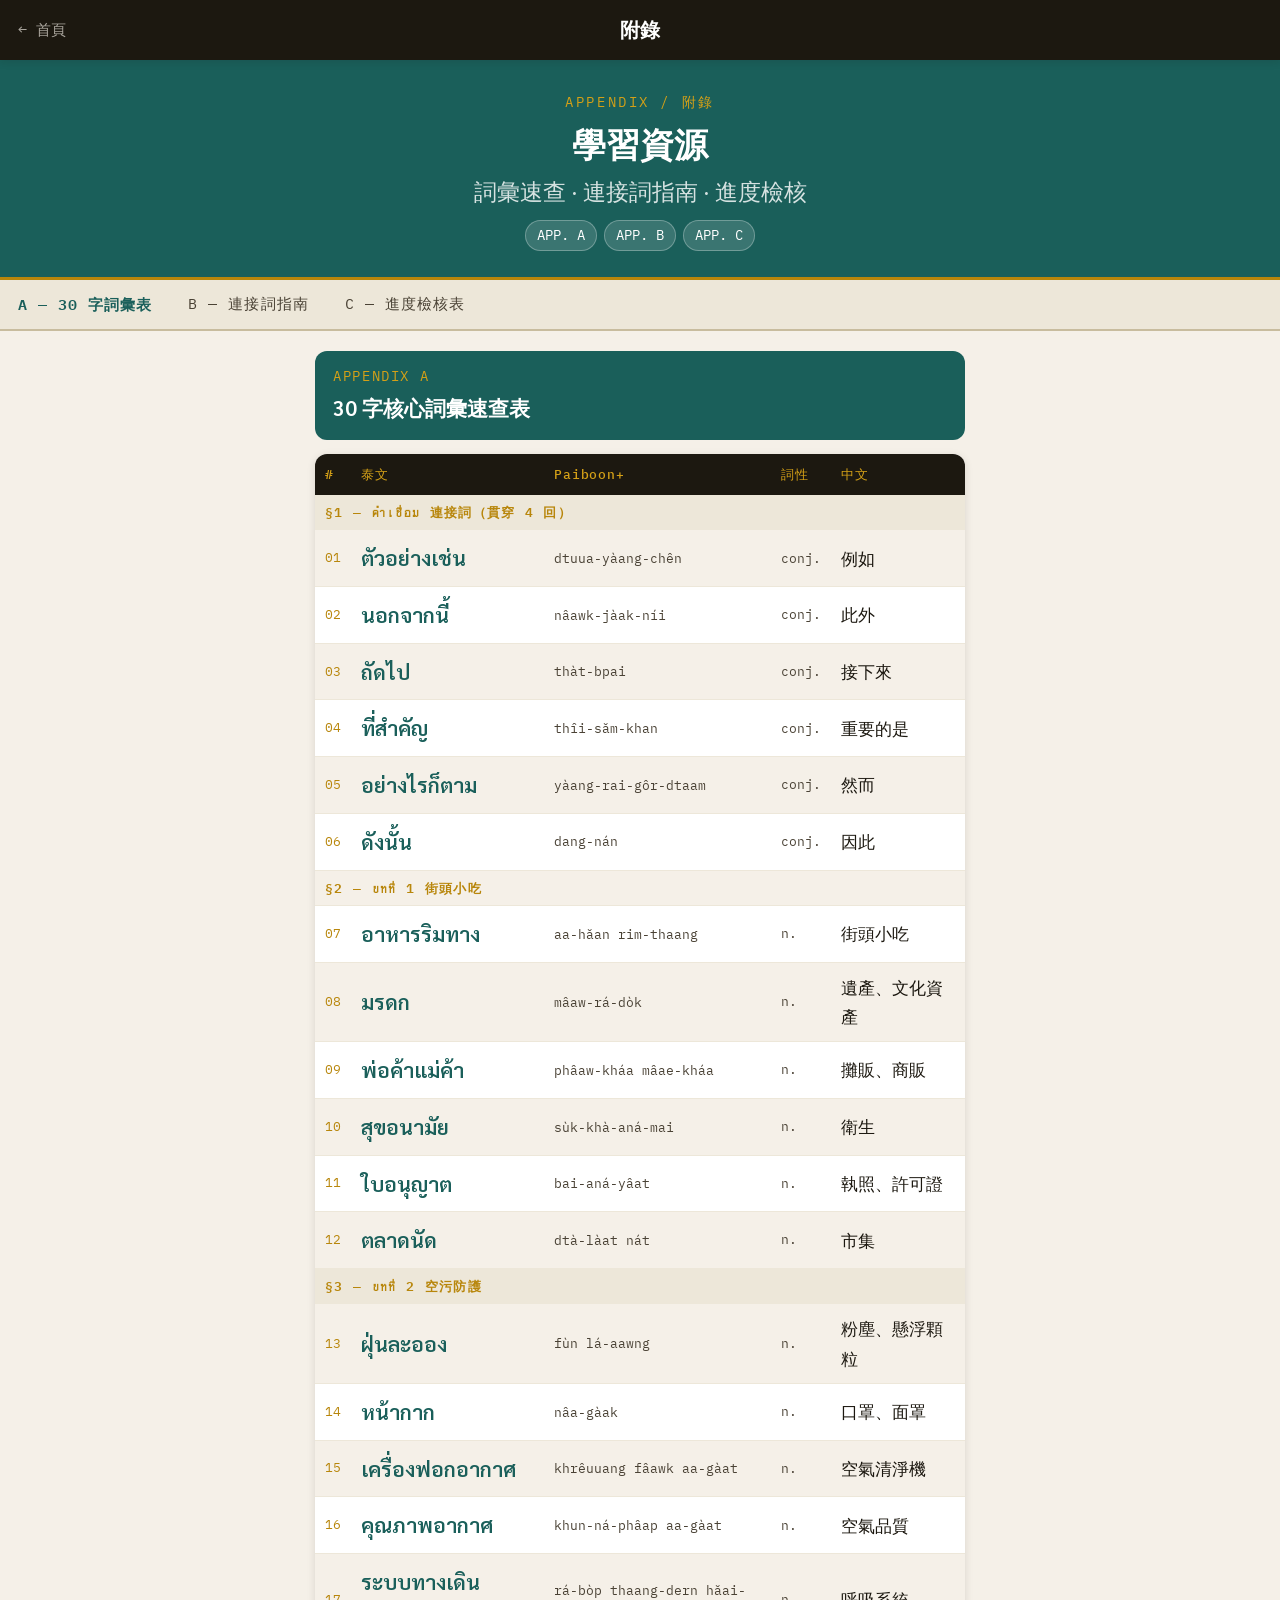
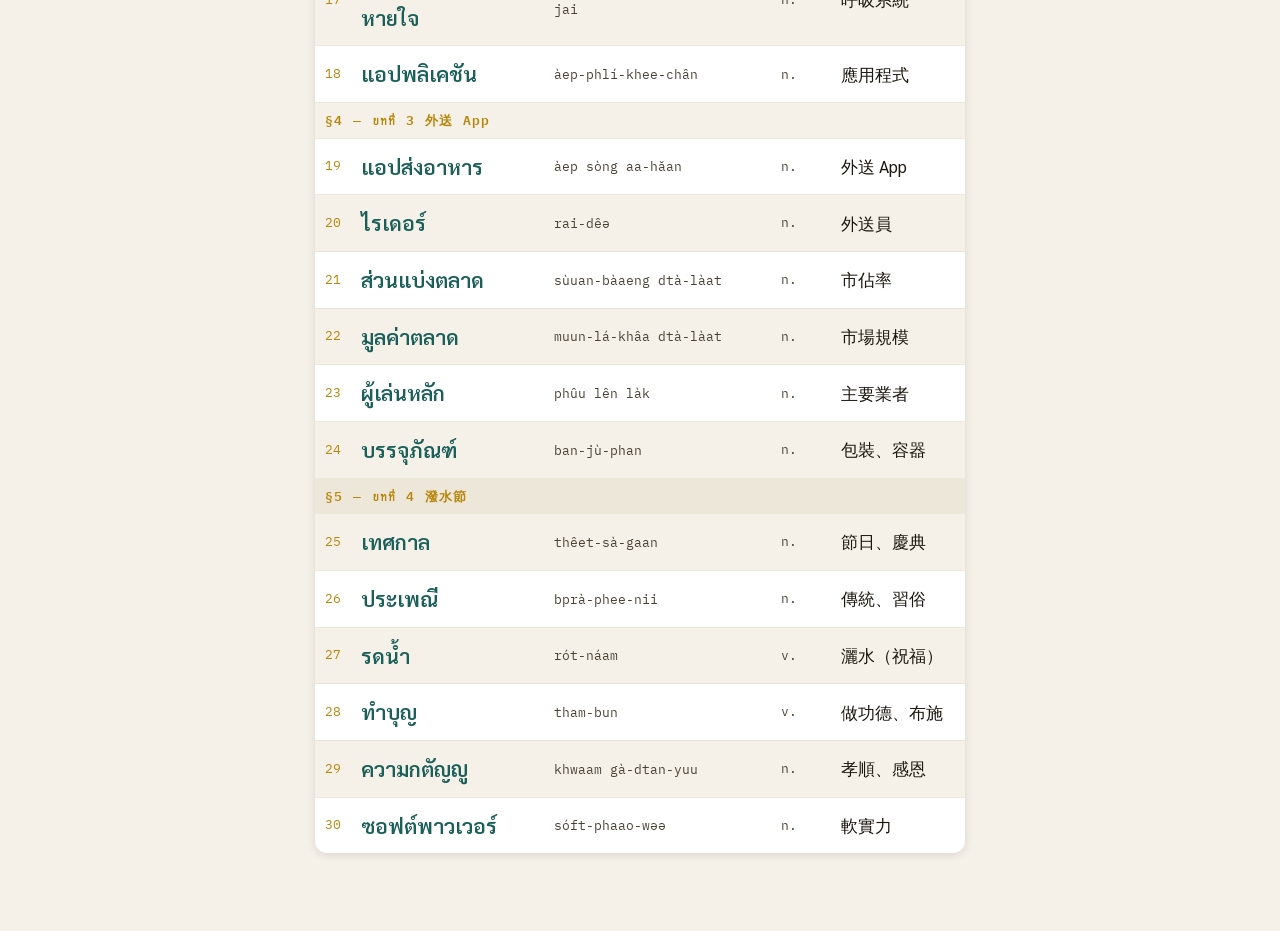
==== commit 828397b3: "Add files via upload" ====
--- a/appendix.html
+++ b/appendix.html
@@ -113,44 +113,44 @@
     </thead>
     <tbody>
       <tr class="section-row"><td colspan="5">§1 — คำเชื่อม 連接詞（貫穿 4 回）</td></tr>
-      <tr><td class="num-cell">01</td><td class="thai-cell">ตัวอย่างเช่น<button class="speak-btn" onclick="speak('ตัวอย่างเช่น')" title="發音">🔊</button></td><td class="rom-cell">dtuua-yàang-chên</td><td class="pos-cell">conj.</td><td>例如</td></tr>
-      <tr><td class="num-cell">02</td><td class="thai-cell">นอกจากนี้<button class="speak-btn" onclick="speak('นอกจากนี้')" title="發音">🔊</button></td><td class="rom-cell">nâawk-jàak-níi</td><td class="pos-cell">conj.</td><td>此外</td></tr>
-      <tr><td class="num-cell">03</td><td class="thai-cell">ถัดไป<button class="speak-btn" onclick="speak('ถัดไป')" title="發音">🔊</button></td><td class="rom-cell">thàt-bpai</td><td class="pos-cell">conj.</td><td>接下來</td></tr>
-      <tr><td class="num-cell">04</td><td class="thai-cell">ที่สำคัญ<button class="speak-btn" onclick="speak('ที่สำคัญ')" title="發音">🔊</button></td><td class="rom-cell">thîi-sǎm-khan</td><td class="pos-cell">conj.</td><td>重要的是</td></tr>
-      <tr><td class="num-cell">05</td><td class="thai-cell">อย่างไรก็ตาม<button class="speak-btn" onclick="speak('อย่างไรก็ตาม')" title="發音">🔊</button></td><td class="rom-cell">yàang-rai-gôr-dtaam</td><td class="pos-cell">conj.</td><td>然而</td></tr>
-      <tr><td class="num-cell">06</td><td class="thai-cell">ดังนั้น<button class="speak-btn" onclick="speak('ดังนั้น')" title="發音">🔊</button></td><td class="rom-cell">dang-nán</td><td class="pos-cell">conj.</td><td>因此</td></tr>
+      <tr><td class="num-cell">01</td><td class="thai-cell" onclick="speak('ตัวอย่างเช่น')" title="點擊發音" style="cursor:pointer">ตัวอย่างเช่น</td><td class="rom-cell">dtuua-yàang-chên</td><td class="pos-cell">conj.</td><td>例如</td></tr>
+      <tr><td class="num-cell">02</td><td class="thai-cell" onclick="speak('นอกจากนี้')" title="點擊發音" style="cursor:pointer">นอกจากนี้</td><td class="rom-cell">nâawk-jàak-níi</td><td class="pos-cell">conj.</td><td>此外</td></tr>
+      <tr><td class="num-cell">03</td><td class="thai-cell" onclick="speak('ถัดไป')" title="點擊發音" style="cursor:pointer">ถัดไป</td><td class="rom-cell">thàt-bpai</td><td class="pos-cell">conj.</td><td>接下來</td></tr>
+      <tr><td class="num-cell">04</td><td class="thai-cell" onclick="speak('ที่สำคัญ')" title="點擊發音" style="cursor:pointer">ที่สำคัญ</td><td class="rom-cell">thîi-sǎm-khan</td><td class="pos-cell">conj.</td><td>重要的是</td></tr>
+      <tr><td class="num-cell">05</td><td class="thai-cell" onclick="speak('อย่างไรก็ตาม')" title="點擊發音" style="cursor:pointer">อย่างไรก็ตาม</td><td class="rom-cell">yàang-rai-gôr-dtaam</td><td class="pos-cell">conj.</td><td>然而</td></tr>
+      <tr><td class="num-cell">06</td><td class="thai-cell" onclick="speak('ดังนั้น')" title="點擊發音" style="cursor:pointer">ดังนั้น</td><td class="rom-cell">dang-nán</td><td class="pos-cell">conj.</td><td>因此</td></tr>
 
       <tr class="section-row"><td colspan="5">§2 — บทที่ 1 街頭小吃</td></tr>
-      <tr><td class="num-cell">07</td><td class="thai-cell">อาหารริมทาง<button class="speak-btn" onclick="speak('อาหารริมทาง')" title="發音">🔊</button></td><td class="rom-cell">aa-hǎan rim-thaang</td><td class="pos-cell">n.</td><td>街頭小吃</td></tr>
-      <tr><td class="num-cell">08</td><td class="thai-cell">มรดก<button class="speak-btn" onclick="speak('มรดก')" title="發音">🔊</button></td><td class="rom-cell">mâaw-rá-dòk</td><td class="pos-cell">n.</td><td>遺產、文化資產</td></tr>
-      <tr><td class="num-cell">09</td><td class="thai-cell">พ่อค้าแม่ค้า<button class="speak-btn" onclick="speak('พ่อค้าแม่ค้า')" title="發音">🔊</button></td><td class="rom-cell">phâaw-kháa mâae-kháa</td><td class="pos-cell">n.</td><td>攤販、商販</td></tr>
-      <tr><td class="num-cell">10</td><td class="thai-cell">สุขอนามัย<button class="speak-btn" onclick="speak('สุขอนามัย')" title="發音">🔊</button></td><td class="rom-cell">sùk-khà-aná-mai</td><td class="pos-cell">n.</td><td>衛生</td></tr>
-      <tr><td class="num-cell">11</td><td class="thai-cell">ใบอนุญาต<button class="speak-btn" onclick="speak('ใบอนุญาต')" title="發音">🔊</button></td><td class="rom-cell">bai-aná-yâat</td><td class="pos-cell">n.</td><td>執照、許可證</td></tr>
-      <tr><td class="num-cell">12</td><td class="thai-cell">ตลาดนัด<button class="speak-btn" onclick="speak('ตลาดนัด')" title="發音">🔊</button></td><td class="rom-cell">dtà-làat nát</td><td class="pos-cell">n.</td><td>市集</td></tr>
+      <tr><td class="num-cell">07</td><td class="thai-cell" onclick="speak('อาหารริมทาง')" title="點擊發音" style="cursor:pointer">อาหารริมทาง</td><td class="rom-cell">aa-hǎan rim-thaang</td><td class="pos-cell">n.</td><td>街頭小吃</td></tr>
+      <tr><td class="num-cell">08</td><td class="thai-cell" onclick="speak('มรดก')" title="點擊發音" style="cursor:pointer">มรดก</td><td class="rom-cell">mâaw-rá-dòk</td><td class="pos-cell">n.</td><td>遺產、文化資產</td></tr>
+      <tr><td class="num-cell">09</td><td class="thai-cell" onclick="speak('พ่อค้าแม่ค้า')" title="點擊發音" style="cursor:pointer">พ่อค้าแม่ค้า</td><td class="rom-cell">phâaw-kháa mâae-kháa</td><td class="pos-cell">n.</td><td>攤販、商販</td></tr>
+      <tr><td class="num-cell">10</td><td class="thai-cell" onclick="speak('สุขอนามัย')" title="點擊發音" style="cursor:pointer">สุขอนามัย</td><td class="rom-cell">sùk-khà-aná-mai</td><td class="pos-cell">n.</td><td>衛生</td></tr>
+      <tr><td class="num-cell">11</td><td class="thai-cell" onclick="speak('ใบอนุญาต')" title="點擊發音" style="cursor:pointer">ใบอนุญาต</td><td class="rom-cell">bai-aná-yâat</td><td class="pos-cell">n.</td><td>執照、許可證</td></tr>
+      <tr><td class="num-cell">12</td><td class="thai-cell" onclick="speak('ตลาดนัด')" title="點擊發音" style="cursor:pointer">ตลาดนัด</td><td class="rom-cell">dtà-làat nát</td><td class="pos-cell">n.</td><td>市集</td></tr>
 
       <tr class="section-row"><td colspan="5">§3 — บทที่ 2 空污防護</td></tr>
-      <tr><td class="num-cell">13</td><td class="thai-cell">ฝุ่นละออง<button class="speak-btn" onclick="speak('ฝุ่นละออง')" title="發音">🔊</button></td><td class="rom-cell">fùn lá-aawng</td><td class="pos-cell">n.</td><td>粉塵、懸浮顆粒</td></tr>
-      <tr><td class="num-cell">14</td><td class="thai-cell">หน้ากาก<button class="speak-btn" onclick="speak('หน้ากาก')" title="發音">🔊</button></td><td class="rom-cell">nâa-gàak</td><td class="pos-cell">n.</td><td>口罩、面罩</td></tr>
-      <tr><td class="num-cell">15</td><td class="thai-cell">เครื่องฟอกอากาศ<button class="speak-btn" onclick="speak('เครื่องฟอกอากาศ')" title="發音">🔊</button></td><td class="rom-cell">khrêuuang fâawk aa-gàat</td><td class="pos-cell">n.</td><td>空氣清淨機</td></tr>
-      <tr><td class="num-cell">16</td><td class="thai-cell">คุณภาพอากาศ<button class="speak-btn" onclick="speak('คุณภาพอากาศ')" title="發音">🔊</button></td><td class="rom-cell">khun-ná-phâap aa-gàat</td><td class="pos-cell">n.</td><td>空氣品質</td></tr>
-      <tr><td class="num-cell">17</td><td class="thai-cell">ระบบทางเดินหายใจ<button class="speak-btn" onclick="speak('ระบบทางเดินหายใจ')" title="發音">🔊</button></td><td class="rom-cell">rá-bòp thaang-dern hǎai-jai</td><td class="pos-cell">n.</td><td>呼吸系統</td></tr>
-      <tr><td class="num-cell">18</td><td class="thai-cell">แอปพลิเคชัน<button class="speak-btn" onclick="speak('แอปพลิเคชัน')" title="發音">🔊</button></td><td class="rom-cell">àep-phlí-khee-chân</td><td class="pos-cell">n.</td><td>應用程式</td></tr>
+      <tr><td class="num-cell">13</td><td class="thai-cell" onclick="speak('ฝุ่นละออง')" title="點擊發音" style="cursor:pointer">ฝุ่นละออง</td><td class="rom-cell">fùn lá-aawng</td><td class="pos-cell">n.</td><td>粉塵、懸浮顆粒</td></tr>
+      <tr><td class="num-cell">14</td><td class="thai-cell" onclick="speak('หน้ากาก')" title="點擊發音" style="cursor:pointer">หน้ากาก</td><td class="rom-cell">nâa-gàak</td><td class="pos-cell">n.</td><td>口罩、面罩</td></tr>
+      <tr><td class="num-cell">15</td><td class="thai-cell" onclick="speak('เครื่องฟอกอากาศ')" title="點擊發音" style="cursor:pointer">เครื่องฟอกอากาศ</td><td class="rom-cell">khrêuuang fâawk aa-gàat</td><td class="pos-cell">n.</td><td>空氣清淨機</td></tr>
+      <tr><td class="num-cell">16</td><td class="thai-cell" onclick="speak('คุณภาพอากาศ')" title="點擊發音" style="cursor:pointer">คุณภาพอากาศ</td><td class="rom-cell">khun-ná-phâap aa-gàat</td><td class="pos-cell">n.</td><td>空氣品質</td></tr>
+      <tr><td class="num-cell">17</td><td class="thai-cell" onclick="speak('ระบบทางเดินหายใจ')" title="點擊發音" style="cursor:pointer">ระบบทางเดินหายใจ</td><td class="rom-cell">rá-bòp thaang-dern hǎai-jai</td><td class="pos-cell">n.</td><td>呼吸系統</td></tr>
+      <tr><td class="num-cell">18</td><td class="thai-cell" onclick="speak('แอปพลิเคชัน')" title="點擊發音" style="cursor:pointer">แอปพลิเคชัน</td><td class="rom-cell">àep-phlí-khee-chân</td><td class="pos-cell">n.</td><td>應用程式</td></tr>
 
       <tr class="section-row"><td colspan="5">§4 — บทที่ 3 外送 App</td></tr>
-      <tr><td class="num-cell">19</td><td class="thai-cell">แอปส่งอาหาร<button class="speak-btn" onclick="speak('แอปส่งอาหาร')" title="發音">🔊</button></td><td class="rom-cell">àep sòng aa-hǎan</td><td class="pos-cell">n.</td><td>外送 App</td></tr>
-      <tr><td class="num-cell">20</td><td class="thai-cell">ไรเดอร์<button class="speak-btn" onclick="speak('ไรเดอร์')" title="發音">🔊</button></td><td class="rom-cell">rai-dêə</td><td class="pos-cell">n.</td><td>外送員</td></tr>
-      <tr><td class="num-cell">21</td><td class="thai-cell">ส่วนแบ่งตลาด<button class="speak-btn" onclick="speak('ส่วนแบ่งตลาด')" title="發音">🔊</button></td><td class="rom-cell">sùuan-bàaeng dtà-làat</td><td class="pos-cell">n.</td><td>市佔率</td></tr>
-      <tr><td class="num-cell">22</td><td class="thai-cell">มูลค่าตลาด<button class="speak-btn" onclick="speak('มูลค่าตลาด')" title="發音">🔊</button></td><td class="rom-cell">muun-lá-khâa dtà-làat</td><td class="pos-cell">n.</td><td>市場規模</td></tr>
-      <tr><td class="num-cell">23</td><td class="thai-cell">ผู้เล่นหลัก<button class="speak-btn" onclick="speak('ผู้เล่นหลัก')" title="發音">🔊</button></td><td class="rom-cell">phûu lên làk</td><td class="pos-cell">n.</td><td>主要業者</td></tr>
-      <tr><td class="num-cell">24</td><td class="thai-cell">บรรจุภัณฑ์<button class="speak-btn" onclick="speak('บรรจุภัณฑ์')" title="發音">🔊</button></td><td class="rom-cell">ban-jù-phan</td><td class="pos-cell">n.</td><td>包裝、容器</td></tr>
+      <tr><td class="num-cell">19</td><td class="thai-cell" onclick="speak('แอปส่งอาหาร')" title="點擊發音" style="cursor:pointer">แอปส่งอาหาร</td><td class="rom-cell">àep sòng aa-hǎan</td><td class="pos-cell">n.</td><td>外送 App</td></tr>
+      <tr><td class="num-cell">20</td><td class="thai-cell" onclick="speak('ไรเดอร์')" title="點擊發音" style="cursor:pointer">ไรเดอร์</td><td class="rom-cell">rai-dêə</td><td class="pos-cell">n.</td><td>外送員</td></tr>
+      <tr><td class="num-cell">21</td><td class="thai-cell" onclick="speak('ส่วนแบ่งตลาด')" title="點擊發音" style="cursor:pointer">ส่วนแบ่งตลาด</td><td class="rom-cell">sùuan-bàaeng dtà-làat</td><td class="pos-cell">n.</td><td>市佔率</td></tr>
+      <tr><td class="num-cell">22</td><td class="thai-cell" onclick="speak('มูลค่าตลาด')" title="點擊發音" style="cursor:pointer">มูลค่าตลาด</td><td class="rom-cell">muun-lá-khâa dtà-làat</td><td class="pos-cell">n.</td><td>市場規模</td></tr>
+      <tr><td class="num-cell">23</td><td class="thai-cell" onclick="speak('ผู้เล่นหลัก')" title="點擊發音" style="cursor:pointer">ผู้เล่นหลัก</td><td class="rom-cell">phûu lên làk</td><td class="pos-cell">n.</td><td>主要業者</td></tr>
+      <tr><td class="num-cell">24</td><td class="thai-cell" onclick="speak('บรรจุภัณฑ์')" title="點擊發音" style="cursor:pointer">บรรจุภัณฑ์</td><td class="rom-cell">ban-jù-phan</td><td class="pos-cell">n.</td><td>包裝、容器</td></tr>
 
       <tr class="section-row"><td colspan="5">§5 — บทที่ 4 潑水節</td></tr>
-      <tr><td class="num-cell">25</td><td class="thai-cell">เทศกาล<button class="speak-btn" onclick="speak('เทศกาล')" title="發音">🔊</button></td><td class="rom-cell">thêet-sà-gaan</td><td class="pos-cell">n.</td><td>節日、慶典</td></tr>
-      <tr><td class="num-cell">26</td><td class="thai-cell">ประเพณี<button class="speak-btn" onclick="speak('ประเพณี')" title="發音">🔊</button></td><td class="rom-cell">bprà-phee-nii</td><td class="pos-cell">n.</td><td>傳統、習俗</td></tr>
-      <tr><td class="num-cell">27</td><td class="thai-cell">รดน้ำ<button class="speak-btn" onclick="speak('รดน้ำ')" title="發音">🔊</button></td><td class="rom-cell">rót-náam</td><td class="pos-cell">v.</td><td>灑水（祝福）</td></tr>
-      <tr><td class="num-cell">28</td><td class="thai-cell">ทำบุญ<button class="speak-btn" onclick="speak('ทำบุญ')" title="發音">🔊</button></td><td class="rom-cell">tham-bun</td><td class="pos-cell">v.</td><td>做功德、布施</td></tr>
-      <tr><td class="num-cell">29</td><td class="thai-cell">ความกตัญญู<button class="speak-btn" onclick="speak('ความกตัญญู')" title="發音">🔊</button></td><td class="rom-cell">khwaam gà-dtan-yuu</td><td class="pos-cell">n.</td><td>孝順、感恩</td></tr>
-      <tr><td class="num-cell">30</td><td class="thai-cell">ซอฟต์พาวเวอร์<button class="speak-btn" onclick="speak('ซอฟต์พาวเวอร์')" title="發音">🔊</button></td><td class="rom-cell">sóft-phaao-wəə</td><td class="pos-cell">n.</td><td>軟實力</td></tr>
+      <tr><td class="num-cell">25</td><td class="thai-cell" onclick="speak('เทศกาล')" title="點擊發音" style="cursor:pointer">เทศกาล</td><td class="rom-cell">thêet-sà-gaan</td><td class="pos-cell">n.</td><td>節日、慶典</td></tr>
+      <tr><td class="num-cell">26</td><td class="thai-cell" onclick="speak('ประเพณี')" title="點擊發音" style="cursor:pointer">ประเพณี</td><td class="rom-cell">bprà-phee-nii</td><td class="pos-cell">n.</td><td>傳統、習俗</td></tr>
+      <tr><td class="num-cell">27</td><td class="thai-cell" onclick="speak('รดน้ำ')" title="點擊發音" style="cursor:pointer">รดน้ำ</td><td class="rom-cell">rót-náam</td><td class="pos-cell">v.</td><td>灑水（祝福）</td></tr>
+      <tr><td class="num-cell">28</td><td class="thai-cell" onclick="speak('ทำบุญ')" title="點擊發音" style="cursor:pointer">ทำบุญ</td><td class="rom-cell">tham-bun</td><td class="pos-cell">v.</td><td>做功德、布施</td></tr>
+      <tr><td class="num-cell">29</td><td class="thai-cell" onclick="speak('ความกตัญญู')" title="點擊發音" style="cursor:pointer">ความกตัญญู</td><td class="rom-cell">khwaam gà-dtan-yuu</td><td class="pos-cell">n.</td><td>孝順、感恩</td></tr>
+      <tr><td class="num-cell">30</td><td class="thai-cell" onclick="speak('ซอฟต์พาวเวอร์')" title="點擊發音" style="cursor:pointer">ซอฟต์พาวเวอร์</td><td class="rom-cell">sóft-phaao-wəə</td><td class="pos-cell">n.</td><td>軟實力</td></tr>
     </tbody>
   </table>
 </div>
--- a/shared.css
+++ b/shared.css
@@ -55,7 +55,7 @@
 .vgrid{display:grid;grid-template-columns:1fr;gap:9px}
 .vcard{background:#fff;border:1px solid var(--border);border-radius:var(--rs);padding:13px 15px;display:grid;grid-template-columns:26px 1fr;gap:0 11px;box-shadow:0 1px 4px var(--shad)}
 .vnum{font-family:'IBM Plex Mono',monospace;font-size:.62rem;color:var(--gold);padding-top:2px;font-weight:500}
-.vthai{font-family:'Sarabun',sans-serif;font-size:1.08rem;font-weight:600;color:var(--teal);margin-bottom:1px}
+.vthai{font-family:'Sarabun',sans-serif;font-size:1.08rem;font-weight:600;color:var(--teal);margin-bottom:1px;cursor:pointer;user-select:none}
 .vrom{font-family:'IBM Plex Mono',monospace;font-size:.72rem;color:var(--ink2);margin-bottom:2px}
 .vzh{font-size:1rem;color:var(--ink);font-weight:600}
 .vpos{display:inline-block;font-family:'IBM Plex Mono',monospace;font-size:.57rem;background:var(--cream-dark);color:var(--ink2);border-radius:3px;padding:1px 5px;margin-left:5px;vertical-align:middle}
@@ -140,7 +140,7 @@
 .conj-compact{display:flex;align-items:center;justify-content:space-between;padding:10px 14px;background:#fff;border:1px solid var(--border);border-radius:var(--rs);margin-bottom:7px;box-shadow:0 1px 3px var(--shad)}
 .conj-compact:hover{border-color:var(--teal)}
 .cc-left{display:flex;align-items:center;gap:10px}
-.cc-thai{font-family:'Sarabun',sans-serif;font-size:1.05rem;font-weight:700;color:var(--teal)}
+.cc-thai{font-family:'Sarabun',sans-serif;font-size:1.05rem;font-weight:700;color:var(--teal);cursor:pointer;user-select:none}
 .cc-zh{font-size:.88rem;color:var(--ink2)}
 .cc-right{display:flex;align-items:center;gap:8px}
 .cc-link{font-family:'IBM Plex Mono',monospace;font-size:.6rem;color:var(--gold);text-decoration:none;border:1px solid var(--gold);border-radius:3px;padding:2px 6px;white-space:nowrap}
@@ -164,3 +164,5 @@
 .rd-speed-val{font-family:'IBM Plex Mono',monospace;font-size:.63rem;color:var(--gold2);min-width:34px}
 .rd-status{font-family:'IBM Plex Mono',monospace;font-size:.62rem;color:rgba(255,255,255,.4);margin-left:auto;white-space:nowrap}
 .para-active{background:rgba(184,134,11,.18);border-radius:5px;padding:2px 4px;margin:-2px -4px;transition:background .3s}
+
+.vthai:hover,.cc-thai:hover{opacity:.75}
